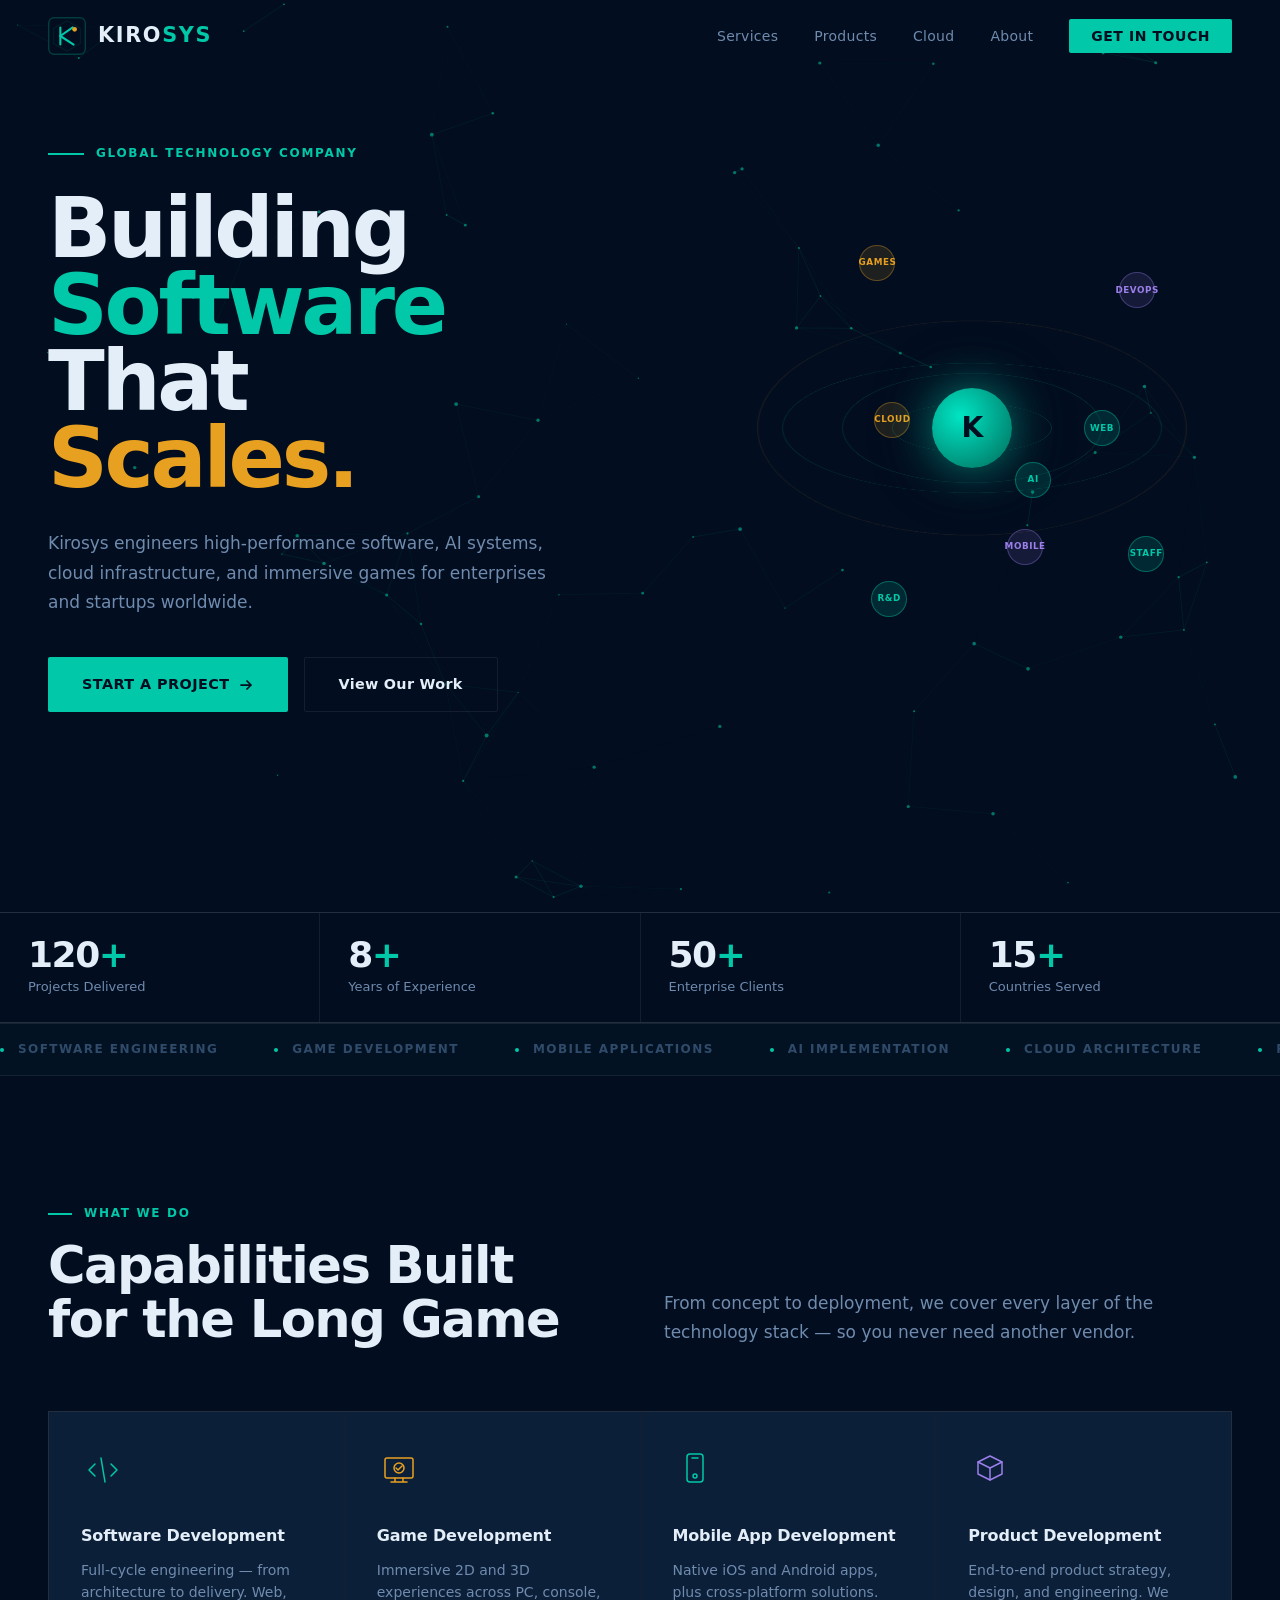
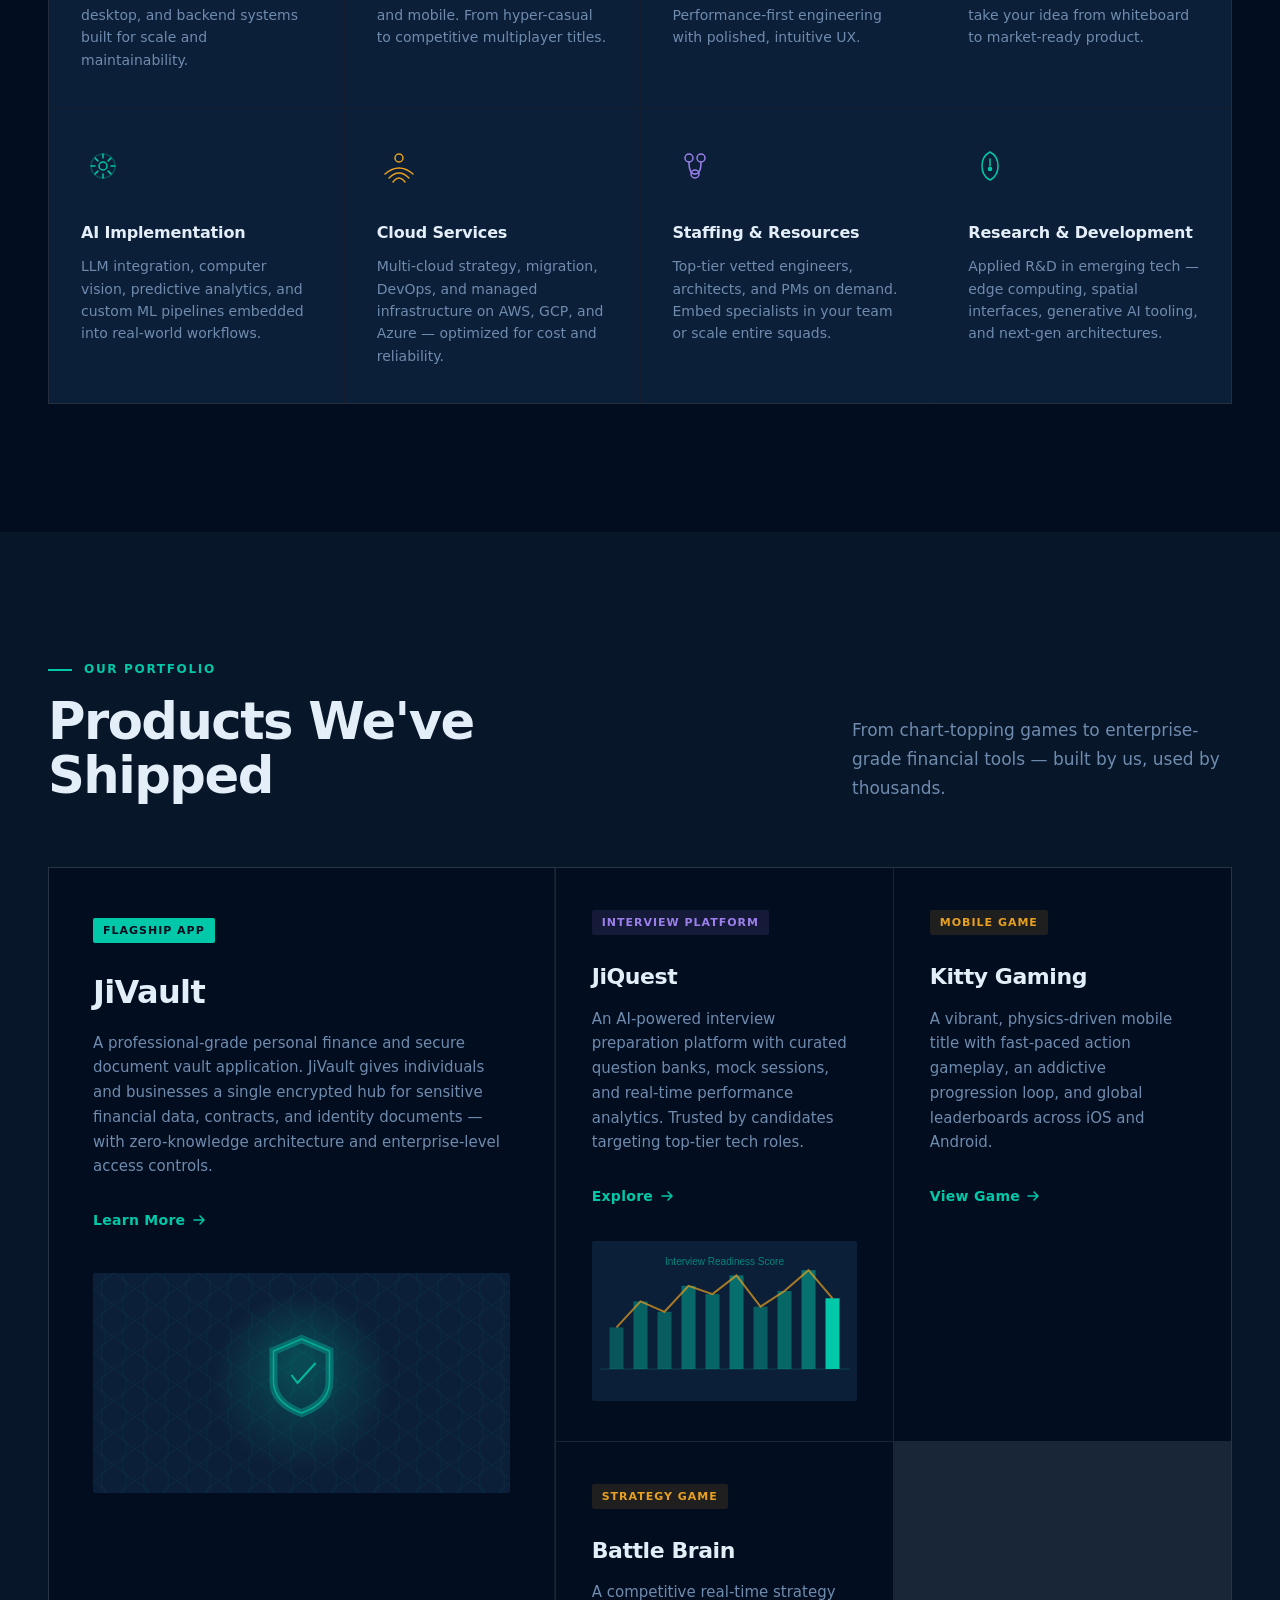
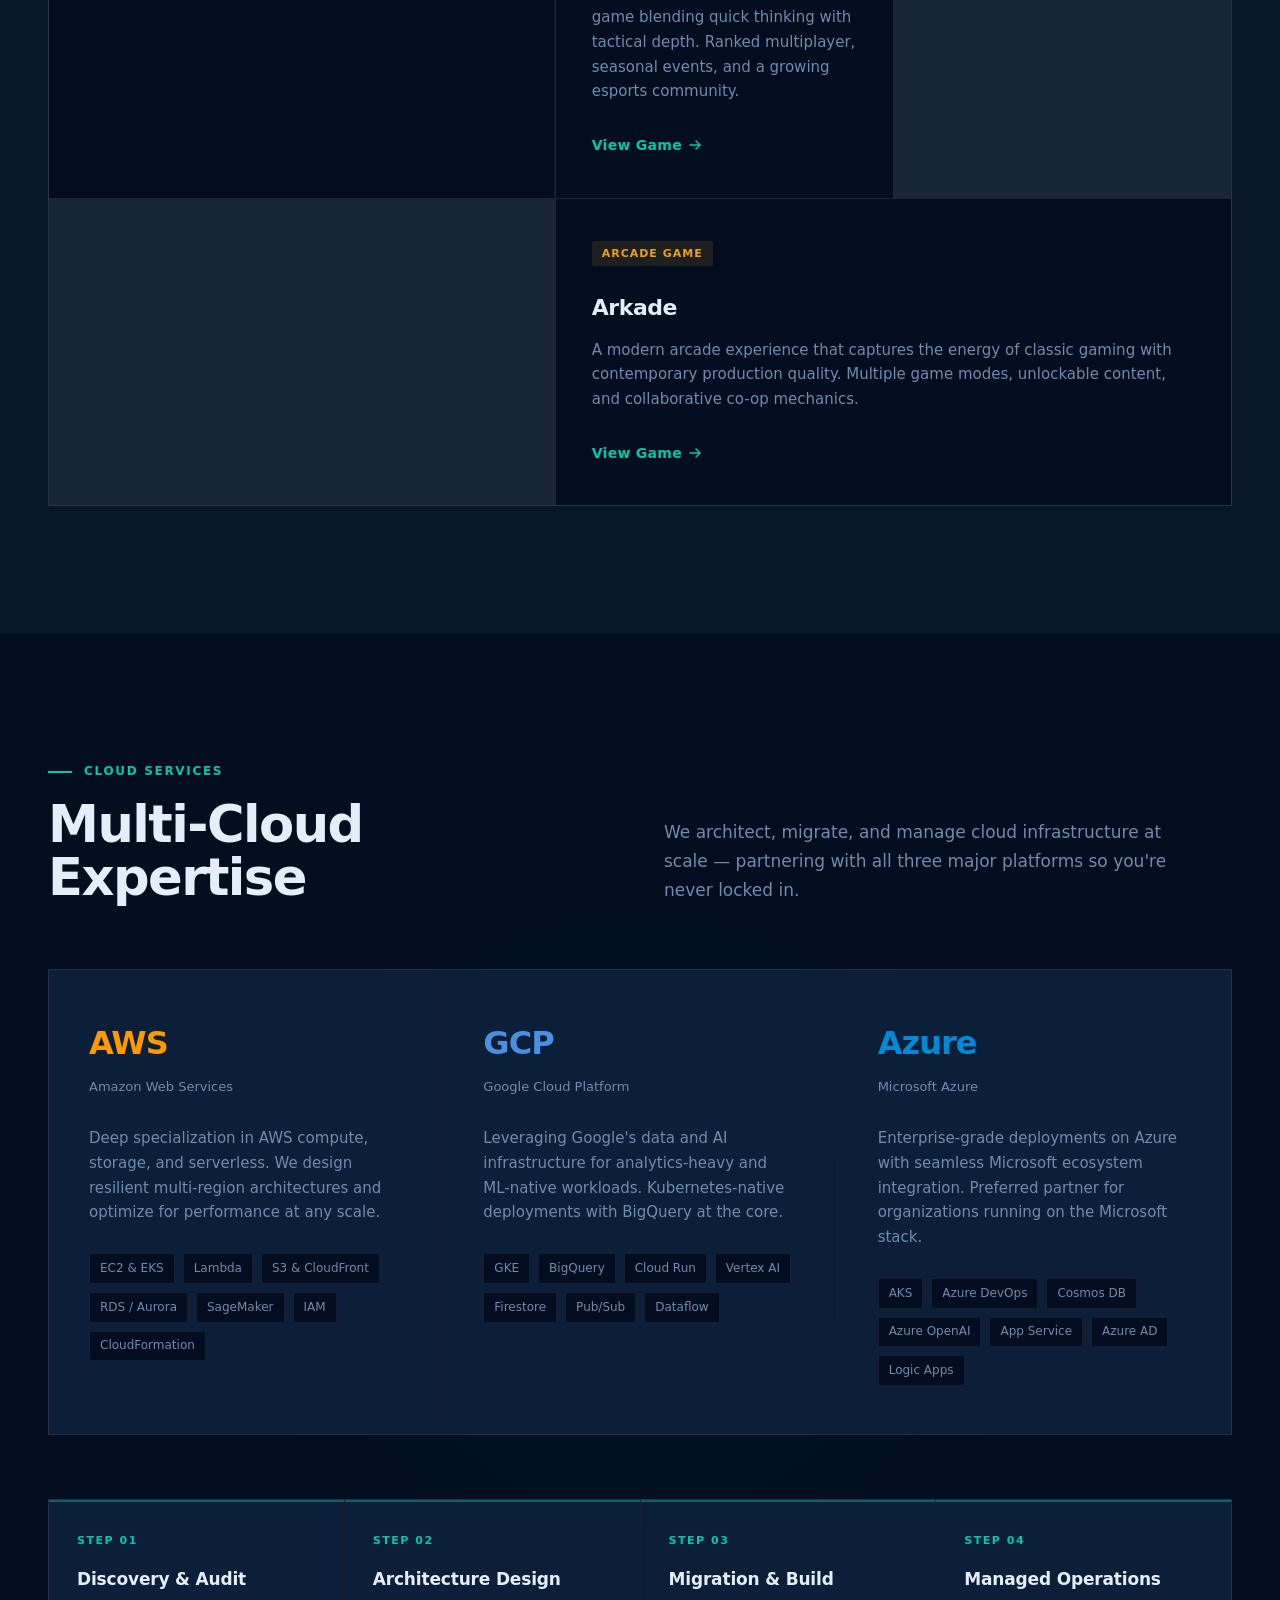
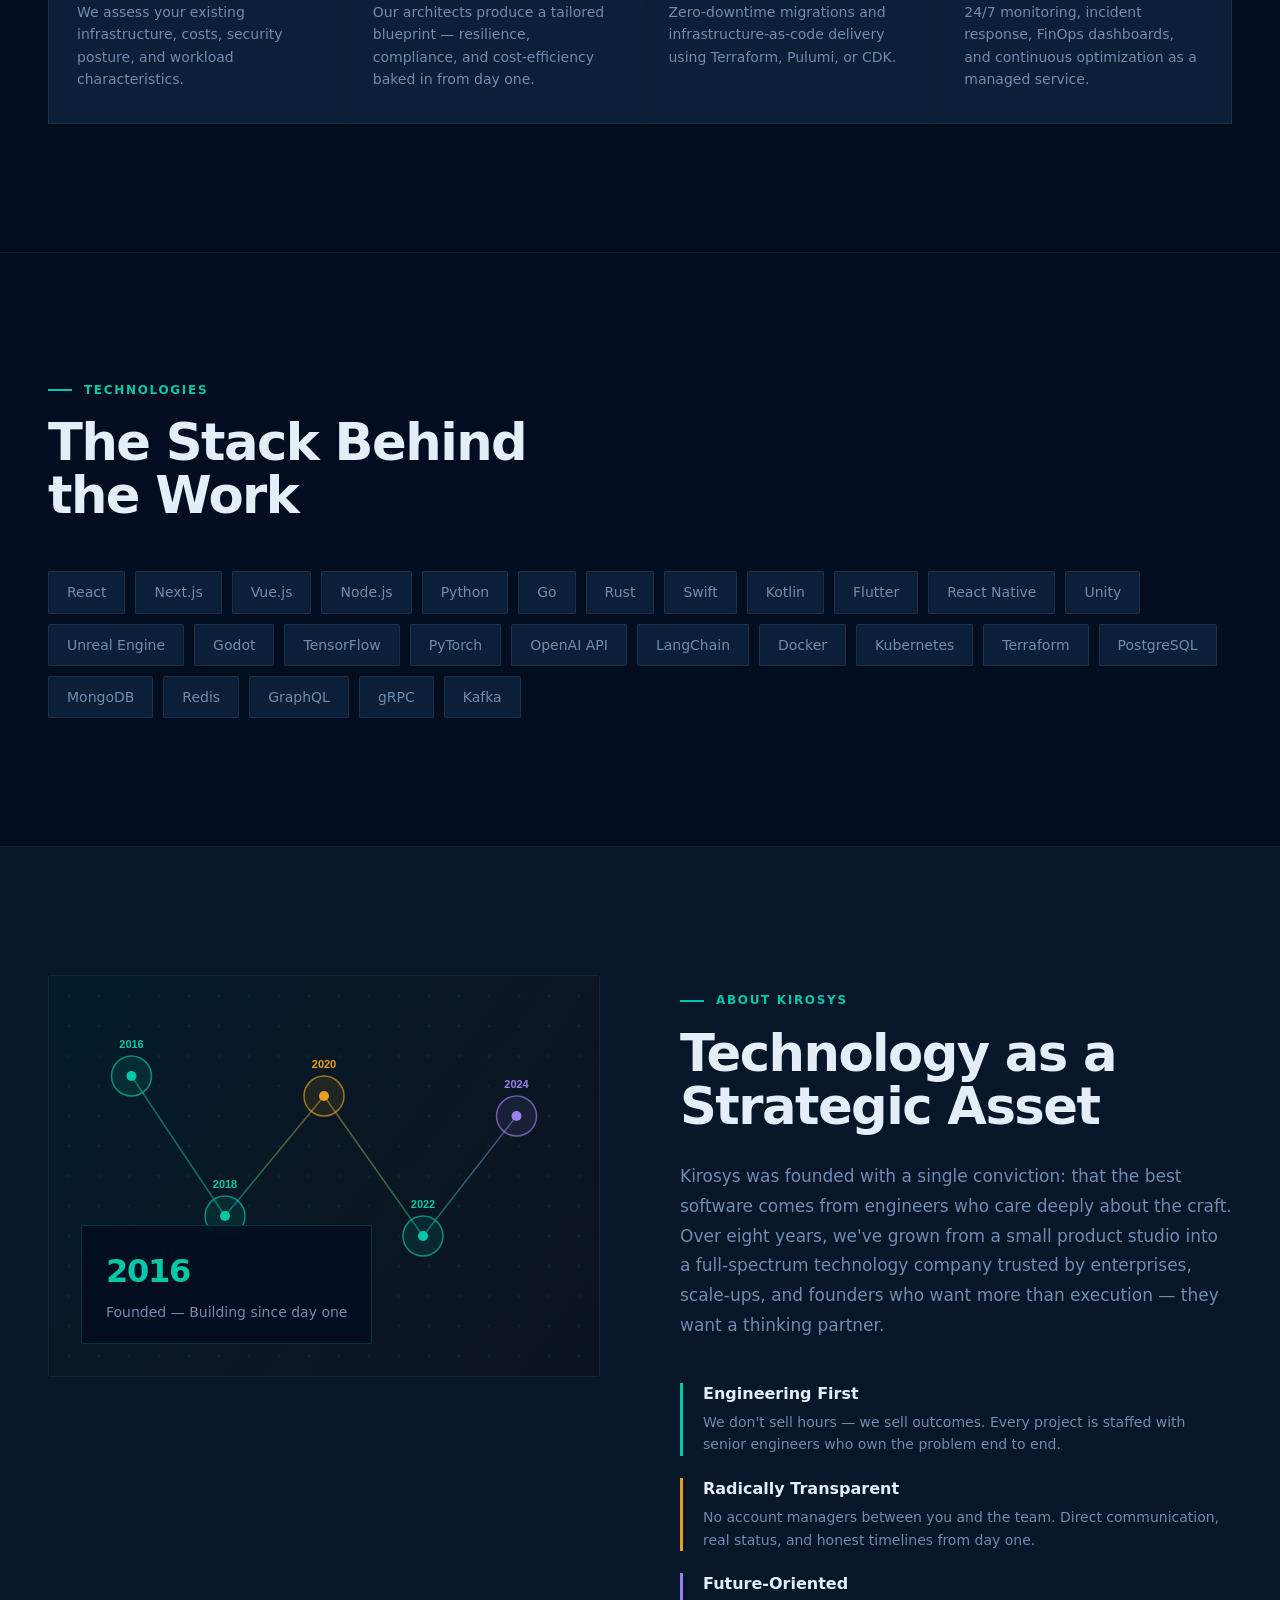
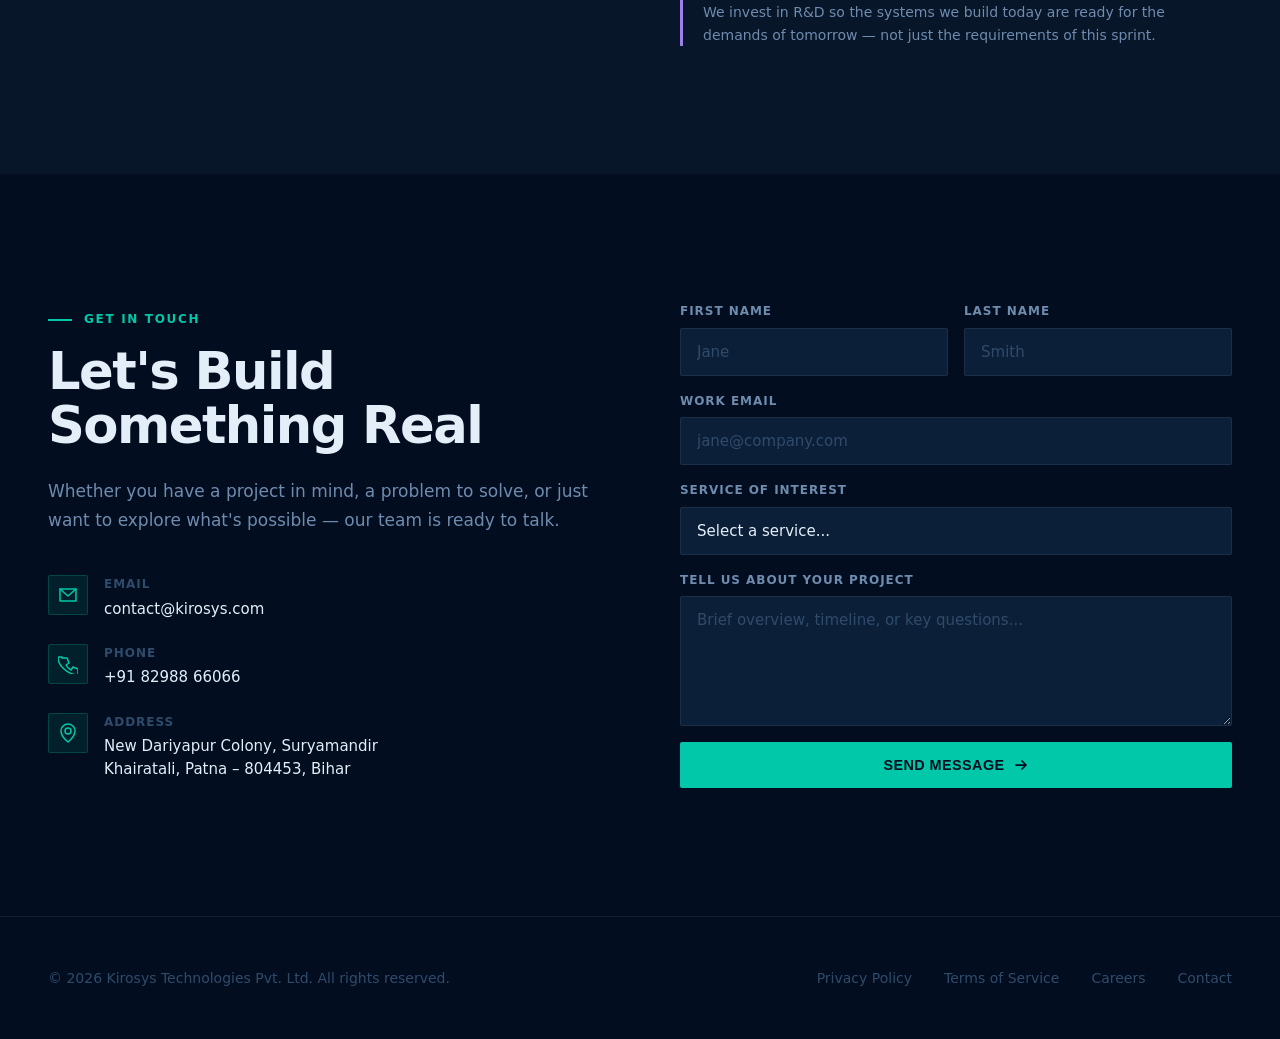
==== index.html @ e37e72f7 "main page" ====
<!DOCTYPE html>
<html lang="en">
<head>
  <meta charset="UTF-8">
  <meta name="viewport" content="width=device-width, initial-scale=1.0">
  <title>Kirosys — Engineering the Future</title>
  <meta name="description" content="Kirosys is a global technology company delivering software engineering, AI implementation, cloud architecture, game development, and enterprise solutions at scale.">
  <meta property="og:title" content="Kirosys — Engineering the Future">
  <meta property="og:description" content="Software. Games. AI. Cloud. Built to scale.">
  <meta property="og:type" content="website">
  <meta property="og:url" content="https://kirosys.in">
  <link rel="icon" href="data:image/svg+xml,<svg xmlns='http://www.w3.org/2000/svg' viewBox='0 0 72 72'><rect width='72' height='72' rx='14' fill='%23020D1F'/><line x1='22' y1='18' x2='22' y2='54' stroke='%2300C8A8' stroke-width='4.5' stroke-linecap='round'/><line x1='22' y1='36' x2='48' y2='18' stroke='%2300C8A8' stroke-width='4.5' stroke-linecap='round'/><line x1='22' y1='36' x2='50' y2='54' stroke='%2300C8A8' stroke-width='4.5' stroke-linecap='round'/><circle cx='50' cy='20' r='5.5' fill='%23E8A020'/></svg>">

  <style>
    *, *::before, *::after { box-sizing: border-box; margin: 0; padding: 0; }

    :root {
      --bg: #020D1F;
      --surface: #071628;
      --card: #0C1F38;
      --card-hover: #102540;
      --teal: #00C8A8;
      --teal-dim: rgba(0,200,168,0.10);
      --teal-border: rgba(0,200,168,0.22);
      --amber: #E8A020;
      --amber-dim: rgba(232,160,32,0.12);
      --purple: #9B7FEA;
      --text-1: #E4EEF8;
      --text-2: #6F8BAE;
      --text-3: #304B6A;
      --border: rgba(255,255,255,0.07);
      --nav-h: 72px;
    }

    html { scroll-behavior: smooth; }

    body {
      background: var(--bg);
      color: var(--text-1);
      font-family: -apple-system, BlinkMacSystemFont, "Segoe UI", system-ui, "Helvetica Neue", Arial, sans-serif;
      font-size: 16px;
      line-height: 1.6;
      overflow-x: hidden;
      -webkit-font-smoothing: antialiased;
    }

    /* ──────────────── NAV ──────────────── */
    nav {
      position: fixed;
      top: 0; width: 100%;
      z-index: 200;
      height: var(--nav-h);
      transition: background 0.35s, backdrop-filter 0.35s;
    }
    nav.scrolled {
      background: rgba(2,13,31,0.88);
      backdrop-filter: blur(20px);
      -webkit-backdrop-filter: blur(20px);
      border-bottom: 1px solid var(--border);
    }
    .nav-inner {
      display: flex; align-items: center; justify-content: space-between;
      max-width: 1280px; margin: 0 auto;
      height: 100%;
      padding: 0 clamp(1.25rem, 4vw, 3rem);
    }
    .logo { display: flex; align-items: center; gap: 0.75rem; text-decoration: none; }
    .logo-icon { width: 38px; height: 38px; flex-shrink: 0; }
    .logo-text {
      font-size: 1.3rem; font-weight: 800;
      letter-spacing: 0.08em; color: var(--text-1);
      text-transform: uppercase;
    }
    .logo-text span { color: var(--teal); }
    .nav-links { display: flex; align-items: center; gap: 2.25rem; list-style: none; }
    .nav-links a {
      color: var(--text-2); text-decoration: none;
      font-size: 0.875rem; font-weight: 500; letter-spacing: 0.02em;
      transition: color 0.2s;
    }
    .nav-links a:hover { color: var(--text-1); }
    .nav-cta {
      background: var(--teal) !important;
      color: #020D1F !important;
      padding: 0.5625rem 1.375rem;
      border-radius: 2px;
      font-weight: 700 !important;
      font-size: 0.8125rem;
      letter-spacing: 0.04em !important;
      text-transform: uppercase;
      transition: opacity 0.2s !important;
    }
    .nav-cta:hover { opacity: 0.82; }
    .nav-hamburger {
      display: none; flex-direction: column; gap: 5px;
      background: none; border: none; cursor: pointer; padding: 8px;
    }
    .nav-hamburger span { display: block; width: 22px; height: 2px; background: var(--text-2); border-radius: 1px; }
    .mobile-menu {
      display: none;
      position: fixed; top: var(--nav-h); left: 0; right: 0;
      background: rgba(2,13,31,0.97);
      backdrop-filter: blur(20px);
      padding: 1.5rem;
      border-bottom: 1px solid var(--border);
      z-index: 199;
      flex-direction: column; gap: 1rem;
    }
    .mobile-menu.open { display: flex; }
    .mobile-menu a {
      color: var(--text-2); text-decoration: none;
      font-size: 1rem; font-weight: 500; padding: 0.5rem 0;
      border-bottom: 1px solid var(--border);
      transition: color 0.2s;
    }
    .mobile-menu a:hover { color: var(--text-1); }

    /* ──────────────── HERO ──────────────── */
    .hero {
      position: relative;
      min-height: 100vh;
      display: flex; align-items: center;
      overflow: hidden;
      padding-top: var(--nav-h);
    }
    #hero-canvas {
      position: absolute; inset: 0;
      width: 100%; height: 100%;
      pointer-events: none;
    }
    .hero-inner {
      position: relative; z-index: 2;
      max-width: 1280px; margin: 0 auto;
      width: 100%;
      padding: clamp(4rem,8vh,6rem) clamp(1.25rem,4vw,3rem);
      display: grid;
      grid-template-columns: 1fr 520px;
      gap: 3rem;
      align-items: center;
    }
    .hero-eyebrow {
      display: flex; align-items: center; gap: 0.75rem;
      color: var(--teal);
      font-size: 0.75rem; font-weight: 700; letter-spacing: 0.14em;
      text-transform: uppercase;
      margin-bottom: 1.75rem;
    }
    .hero-eyebrow span { display: block; width: 36px; height: 2px; background: var(--teal); }
    .hero-title {
      font-size: clamp(3.25rem, 6.5vw, 6rem);
      font-weight: 800;
      letter-spacing: -0.04em;
      line-height: 0.92;
      margin-bottom: 2rem;
    }
    .hero-title .t-teal { color: var(--teal); }
    .hero-title .t-amber { color: var(--amber); }
    .hero-desc {
      color: var(--text-2);
      font-size: 1.0625rem; line-height: 1.72;
      max-width: 500px;
      margin-bottom: 2.5rem;
    }
    .hero-actions { display: flex; gap: 1rem; flex-wrap: wrap; }
    .btn-primary {
      background: var(--teal); color: #020D1F;
      padding: 0.9375rem 2.125rem;
      font-weight: 700; font-size: 0.9rem;
      letter-spacing: 0.03em;
      border-radius: 2px; border: none;
      cursor: pointer; text-decoration: none;
      display: inline-flex; align-items: center; gap: 0.5rem;
      transition: opacity 0.2s, transform 0.2s;
      text-transform: uppercase;
    }
    .btn-primary:hover { opacity: 0.85; transform: translateY(-2px); }
    .btn-ghost {
      color: var(--text-1);
      padding: 0.9375rem 2.125rem;
      font-weight: 600; font-size: 0.9rem;
      letter-spacing: 0.02em;
      border-radius: 2px;
      border: 1px solid var(--border);
      cursor: pointer; text-decoration: none;
      display: inline-flex; align-items: center; gap: 0.5rem;
      transition: border-color 0.2s, background 0.2s;
      background: transparent;
    }
    .btn-ghost:hover { border-color: var(--teal); background: var(--teal-dim); }

    /* Orbital viz */
    .hero-viz {
      display: flex; align-items: center; justify-content: center;
      position: relative; height: 480px;
    }
    .orbital-wrap {
      position: relative; width: 440px; height: 440px;
    }
    .orb-core {
      position: absolute; top: 50%; left: 50%;
      transform: translate(-50%,-50%);
      width: 80px; height: 80px;
      border-radius: 50%;
      background: radial-gradient(circle at 35% 35%, #00E5C4, #006B5A);
      box-shadow: 0 0 40px rgba(0,200,168,0.5), 0 0 80px rgba(0,200,168,0.2);
      display: flex; align-items: center; justify-content: center;
      z-index: 10;
    }
    .orb-core-letter {
      font-size: 1.75rem; font-weight: 900; color: #020D1F;
      letter-spacing: -0.02em;
    }
    .orb-ring {
      position: absolute; top: 50%; left: 50%;
      border-radius: 50%;
      border: 1px solid rgba(0,200,168,0.18);
      transform-origin: center center;
    }
    .orb-ring-1 { width: 160px; height: 160px; margin: -80px 0 0 -80px; transform: rotateX(72deg) rotateZ(0deg); }
    .orb-ring-2 { width: 260px; height: 260px; margin: -130px 0 0 -130px; transform: rotateX(65deg) rotateZ(45deg); }
    .orb-ring-3 { width: 380px; height: 380px; margin: -190px 0 0 -190px; transform: rotateX(70deg) rotateZ(-30deg); }
    .orb-ring-4 { width: 430px; height: 430px; margin: -215px 0 0 -215px; transform: rotateX(60deg) rotateZ(20deg); border-color: rgba(232,160,32,0.12); }
    .orb-node {
      position: absolute; width: 36px; height: 36px;
      border-radius: 50%;
      display: flex; align-items: center; justify-content: center;
      font-size: 0.55rem; font-weight: 700; letter-spacing: 0.06em;
      text-transform: uppercase; text-align: center;
      line-height: 1.1;
    }
    .node-teal { background: rgba(0,200,168,0.15); border: 1px solid rgba(0,200,168,0.4); color: var(--teal); }
    .node-amber { background: rgba(232,160,32,0.12); border: 1px solid rgba(232,160,32,0.35); color: var(--amber); }
    .node-purple { background: rgba(155,127,234,0.12); border: 1px solid rgba(155,127,234,0.35); color: var(--purple); }

    /* Hero stats */
    .hero-stats {
      display: grid; grid-template-columns: repeat(4,1fr);
      gap: 1px; background: var(--border);
      border-top: 1px solid var(--border);
      border-bottom: 1px solid var(--border);
    }
    .stat-item {
      background: var(--bg); padding: 1.5rem 1.75rem;
      position: relative; overflow: hidden;
    }
    .stat-item::before {
      content: ''; position: absolute;
      top: 0; left: 0; right: 0; height: 2px;
      background: var(--teal); transform: scaleX(0);
      transform-origin: left;
      transition: transform 0.4s cubic-bezier(0.16,1,0.3,1);
    }
    .stat-item:hover::before { transform: scaleX(1); }
    .stat-n {
      font-size: 2.25rem; font-weight: 800;
      letter-spacing: -0.04em; line-height: 1;
      color: var(--text-1);
      font-variant-numeric: tabular-nums;
      margin-bottom: 0.25rem;
    }
    .stat-n .u { color: var(--teal); }
    .stat-l { color: var(--text-2); font-size: 0.8125rem; font-weight: 500; }

    /* ──────────────── MARQUEE ──────────────── */
    .marquee-band {
      overflow: hidden;
      border-top: 1px solid var(--border);
      border-bottom: 1px solid var(--border);
      padding: 1rem 0;
      background: rgba(0,200,168,0.025);
    }
    .marquee-track { display: flex; width: max-content; gap: 3.5rem; }
    .marquee-track.anim { animation: mq 28s linear infinite; }
    .mq-item {
      display: flex; align-items: center; gap: 0.875rem;
      color: var(--text-3);
      font-size: 0.75rem; font-weight: 700; letter-spacing: 0.12em;
      text-transform: uppercase; white-space: nowrap;
    }
    .mq-dot { width: 4px; height: 4px; border-radius: 50%; background: var(--teal); flex-shrink: 0; }
    @keyframes mq { from { transform: translateX(0); } to { transform: translateX(-50%); } }

    /* ──────────────── SECTION COMMON ──────────────── */
    section { padding: clamp(5rem,10vw,9rem) 0; }
    .container { max-width: 1280px; margin: 0 auto; padding: 0 clamp(1.25rem,4vw,3rem); }
    .sec-eyebrow {
      display: flex; align-items: center; gap: 0.75rem;
      color: var(--teal);
      font-size: 0.75rem; font-weight: 700; letter-spacing: 0.14em;
      text-transform: uppercase;
      margin-bottom: 1rem;
    }
    .sec-eyebrow span { display: block; width: 24px; height: 2px; background: var(--teal); }
    .sec-title {
      font-size: clamp(2rem,4vw,3.25rem);
      font-weight: 800; letter-spacing: -0.03em; line-height: 1.05;
      text-wrap: balance;
    }
    .sec-sub {
      color: var(--text-2); font-size: 1.0625rem; line-height: 1.7;
      max-width: 520px;
    }

    /* ──────────────── SERVICES ──────────────── */
    .services-head {
      display: grid; grid-template-columns: 1fr 1fr;
      gap: 3rem; align-items: end;
      margin-bottom: 4rem;
    }
    .services-grid {
      display: grid; grid-template-columns: repeat(4,1fr);
      gap: 1px; background: var(--border);
      border: 1px solid var(--border);
    }
    .svc-card {
      background: var(--card); padding: 2.25rem 2rem;
      position: relative; overflow: hidden;
      transition: background 0.3s;
    }
    .svc-card:hover { background: var(--card-hover); }
    .svc-card::after {
      content: ''; position: absolute;
      bottom: 0; left: 0; right: 0; height: 2px;
      background: var(--teal);
      transform: scaleX(0); transform-origin: left;
      transition: transform 0.4s cubic-bezier(0.16,1,0.3,1);
    }
    .svc-card:hover::after { transform: scaleX(1); }
    .svc-card.amber::after { background: var(--amber); }
    .svc-card.purple::after { background: var(--purple); }
    .svc-icon { width: 44px; height: 44px; margin-bottom: 1.5rem; }
    .svc-name {
      font-size: 1rem; font-weight: 700;
      letter-spacing: -0.01em; margin-bottom: 0.625rem;
    }
    .svc-desc { color: var(--text-2); font-size: 0.875rem; line-height: 1.6; }

    /* ──────────────── PRODUCTS ──────────────── */
    .products-section { background: var(--surface); }
    .products-head {
      display: flex; align-items: flex-end; justify-content: space-between;
      margin-bottom: 4rem; gap: 2rem; flex-wrap: wrap;
    }
    .products-grid {
      display: grid;
      grid-template-columns: 1.5fr 1fr 1fr;
      grid-template-rows: auto auto;
      gap: 1px; background: var(--border);
      border: 1px solid var(--border);
    }
    .prod-card {
      background: var(--bg); padding: 2.5rem 2.25rem;
      position: relative; overflow: hidden;
      transition: background 0.3s;
    }
    .prod-card:hover { background: #071628; }
    .prod-card.feat {
      grid-row: 1 / 3;
      padding: 3rem 2.75rem;
      border-right: 1px solid var(--border);
    }
    .prod-tag {
      display: inline-block;
      padding: 0.25rem 0.625rem;
      font-size: 0.6875rem; font-weight: 700;
      letter-spacing: 0.09em; text-transform: uppercase;
      border-radius: 2px; margin-bottom: 1.5rem;
    }
    .tag-game { background: var(--amber-dim); color: var(--amber); }
    .tag-finance { background: var(--teal-dim); color: var(--teal); }
    .tag-web { background: rgba(155,127,234,0.12); color: var(--purple); }
    .tag-flagship { background: var(--teal); color: #020D1F; }
    .prod-name {
      font-size: 1.375rem; font-weight: 700;
      letter-spacing: -0.02em; margin-bottom: 0.75rem;
    }
    .prod-card.feat .prod-name { font-size: 2rem; }
    .prod-desc { color: var(--text-2); font-size: 0.9375rem; line-height: 1.65; margin-bottom: 1.75rem; }
    .prod-link {
      color: var(--teal); text-decoration: none;
      font-size: 0.875rem; font-weight: 600; letter-spacing: 0.02em;
      display: inline-flex; align-items: center; gap: 0.4rem;
      transition: gap 0.25s;
    }
    .prod-link:hover { gap: 0.8rem; }
    .prod-visual {
      margin-top: 2rem;
      border-radius: 3px; overflow: hidden;
      background: var(--card);
      height: 160px; position: relative;
    }
    .prod-card.feat .prod-visual { height: 220px; margin-top: 2.5rem; }
    .pv-canvas { width: 100%; height: 100%; display: block; }

    /* ──────────────── CLOUD ──────────────── */
    .cloud-bg { position: relative; overflow: hidden; }
    .cloud-glow {
      position: absolute; top: 50%; left: 50%;
      transform: translate(-50%,-50%);
      width: 900px; height: 900px;
      background: radial-gradient(circle, rgba(0,200,168,0.04) 0%, transparent 65%);
      pointer-events: none;
    }
    .cloud-head { display: grid; grid-template-columns: 1fr 1fr; gap: 3rem; align-items: end; margin-bottom: 4rem; }
    .cloud-grid {
      display: grid; grid-template-columns: repeat(3,1fr);
      gap: 1px; background: var(--border);
      border: 1px solid var(--border);
      margin-bottom: 4rem;
    }
    .cloud-card {
      background: var(--card); padding: 3rem 2.5rem;
      position: relative; overflow: hidden;
      transition: background 0.3s;
    }
    .cloud-card:hover { background: var(--card-hover); }
    .cloud-pname {
      font-size: 2rem; font-weight: 900;
      letter-spacing: -0.03em; margin-bottom: 0.5rem;
    }
    .cloud-pname.aws { color: #FF9900; }
    .cloud-pname.gcp { color: #4A90E2; }
    .cloud-pname.azure { color: #0089D6; }
    .cloud-pfull { color: var(--text-2); font-size: 0.8125rem; font-weight: 500; margin-bottom: 1.75rem; }
    .cloud-desc { color: var(--text-2); font-size: 0.9375rem; line-height: 1.65; margin-bottom: 1.75rem; }
    .cloud-chips { display: flex; flex-wrap: wrap; gap: 0.5rem; }
    .chip {
      padding: 0.3rem 0.625rem;
      background: var(--bg);
      border: 1px solid var(--border);
      border-radius: 2px;
      font-size: 0.75rem; color: var(--text-2); font-weight: 500;
    }
    .cloud-card:hover .chip { border-color: var(--teal-border); }

    .process-strip {
      display: grid; grid-template-columns: repeat(4,1fr);
      gap: 1px; background: var(--border);
      border: 1px solid var(--border);
    }
    .process-step {
      background: var(--card); padding: 2rem 1.75rem;
      position: relative;
    }
    .process-step::before {
      content: ''; position: absolute;
      top: 0; left: 0; right: 0; height: 2px;
      background: var(--teal); opacity: 0.4;
    }
    .step-n {
      font-size: 0.6875rem; font-weight: 700;
      letter-spacing: 0.14em; color: var(--teal);
      text-transform: uppercase; margin-bottom: 1rem;
      font-variant-numeric: tabular-nums;
    }
    .step-title { font-size: 1.0625rem; font-weight: 700; letter-spacing: -0.01em; margin-bottom: 0.5rem; }
    .step-desc { color: var(--text-2); font-size: 0.875rem; line-height: 1.6; }

    /* ──────────────── ABOUT ──────────────── */
    .about-section { background: var(--surface); }
    .about-grid { display: grid; grid-template-columns: 1fr 1fr; gap: 5rem; align-items: start; }
    .about-img-wrap {
      position: relative; border: 1px solid var(--border);
      overflow: hidden; border-radius: 2px;
    }
    .about-canvas { width: 100%; height: 400px; display: block; }
    .about-badge {
      position: absolute; bottom: 2rem; left: 2rem;
      background: rgba(2,13,31,0.85);
      backdrop-filter: blur(12px);
      border: 1px solid var(--teal-border);
      padding: 1.25rem 1.5rem;
      border-radius: 2px;
    }
    .badge-n { font-size: 2rem; font-weight: 800; letter-spacing: -0.04em; color: var(--teal); }
    .badge-l { color: var(--text-2); font-size: 0.875rem; font-weight: 500; margin-top: 0.25rem; }
    .about-content { padding-top: 1rem; }
    .about-body { color: var(--text-2); font-size: 1.0625rem; line-height: 1.75; margin: 1.75rem 0 2.5rem; }
    .pillars { display: grid; gap: 1.25rem; }
    .pillar {
      display: grid; grid-template-columns: 3px 1fr;
      gap: 1.25rem; align-items: start;
    }
    .pillar-bar { width: 3px; background: var(--teal); margin-top: 0.15rem; align-self: stretch; min-height: 40px; }
    .pillar.amber .pillar-bar { background: var(--amber); }
    .pillar.purple .pillar-bar { background: var(--purple); }
    .pillar-title { font-size: 1rem; font-weight: 700; margin-bottom: 0.3rem; }
    .pillar-desc { color: var(--text-2); font-size: 0.875rem; line-height: 1.6; }

    /* ──────────────── TECH STACK ──────────────── */
    .stack-section { border-top: 1px solid var(--border); border-bottom: 1px solid var(--border); }
    .stack-grid { display: flex; flex-wrap: wrap; gap: 0.625rem; margin-top: 3rem; }
    .stack-pill {
      padding: 0.5625rem 1.125rem;
      border: 1px solid var(--border);
      border-radius: 2px;
      font-size: 0.875rem; color: var(--text-2); font-weight: 500;
      background: var(--card);
      transition: border-color 0.2s, color 0.2s, background 0.2s;
      cursor: default;
    }
    .stack-pill:hover { border-color: var(--teal-border); color: var(--teal); background: var(--teal-dim); }

    /* ──────────────── CONTACT ──────────────── */
    .contact-grid { display: grid; grid-template-columns: 1fr 1fr; gap: 5rem; align-items: start; }
    .contact-info { padding-top: 0.5rem; }
    .contact-body { color: var(--text-2); font-size: 1.0625rem; line-height: 1.72; margin: 1.5rem 0 2.5rem; }
    .contact-items { display: grid; gap: 1.5rem; }
    .contact-item { display: flex; gap: 1rem; align-items: flex-start; }
    .ci-icon {
      width: 40px; height: 40px; border-radius: 2px;
      background: var(--teal-dim); border: 1px solid var(--teal-border);
      display: flex; align-items: center; justify-content: center;
      flex-shrink: 0; color: var(--teal);
    }
    .ci-label { font-size: 0.75rem; font-weight: 700; letter-spacing: 0.08em; text-transform: uppercase; color: var(--text-3); margin-bottom: 0.2rem; }
    .ci-val { font-size: 0.9375rem; color: var(--text-1); font-weight: 500; line-height: 1.5; }
    .contact-form { display: grid; gap: 1rem; }
    .form-row { display: grid; grid-template-columns: 1fr 1fr; gap: 1rem; }
    .form-group { display: grid; gap: 0.4rem; }
    .form-label { font-size: 0.75rem; font-weight: 700; color: var(--text-2); letter-spacing: 0.08em; text-transform: uppercase; }
    .form-input, .form-select, .form-textarea {
      background: var(--card); border: 1px solid var(--border);
      border-radius: 2px; padding: 0.875rem 1rem;
      color: var(--text-1); font-size: 0.9375rem; font-family: inherit;
      transition: border-color 0.2s; width: 100%;
      -webkit-appearance: none;
    }
    .form-input:focus, .form-select:focus, .form-textarea:focus {
      outline: none; border-color: var(--teal);
    }
    .form-input::placeholder, .form-textarea::placeholder { color: var(--text-3); }
    .form-textarea { resize: vertical; min-height: 130px; }
    .form-select option { background: var(--card); }

    /* ──────────────── FOOTER ──────────────── */
    footer {
      border-top: 1px solid var(--border);
      padding: 3rem 0;
    }
    .footer-inner {
      display: flex; align-items: center; justify-content: space-between;
      flex-wrap: wrap; gap: 1.5rem;
    }
    .footer-copy { color: var(--text-3); font-size: 0.875rem; }
    .footer-links { display: flex; gap: 2rem; list-style: none; flex-wrap: wrap; }
    .footer-links a { color: var(--text-3); text-decoration: none; font-size: 0.875rem; transition: color 0.2s; }
    .footer-links a:hover { color: var(--text-2); }

    /* ──────────────── REVEAL ──────────────── */
    .reveal {
      opacity: 0; transform: translateY(28px);
      transition: opacity 0.75s cubic-bezier(0.16,1,0.3,1), transform 0.75s cubic-bezier(0.16,1,0.3,1);
    }
    .reveal.visible { opacity: 1; transform: translateY(0); }
    .reveal-d1 { transition-delay: 0.1s; }
    .reveal-d2 { transition-delay: 0.2s; }
    .reveal-d3 { transition-delay: 0.3s; }

    /* ──────────────── RESPONSIVE ──────────────── */
    @media (max-width: 1100px) {
      .hero-inner { grid-template-columns: 1fr; }
      .hero-viz { display: none; }
      .services-head { grid-template-columns: 1fr; }
      .services-grid { grid-template-columns: repeat(2,1fr); }
      .cloud-head { grid-template-columns: 1fr; }
      .about-grid { grid-template-columns: 1fr; gap: 3rem; }
      .contact-grid { grid-template-columns: 1fr; }
    }
    @media (max-width: 760px) {
      .hero-stats { grid-template-columns: repeat(2,1fr); }
      .services-grid { grid-template-columns: 1fr; }
      .products-grid { grid-template-columns: 1fr; }
      .prod-card.feat { grid-row: auto; border-right: none; border-bottom: 1px solid var(--border); }
      .cloud-grid { grid-template-columns: 1fr; }
      .process-strip { grid-template-columns: repeat(2,1fr); }
      .form-row { grid-template-columns: 1fr; }
      .nav-links { display: none; }
      .nav-hamburger { display: flex; }
    }
    @media (prefers-reduced-motion: reduce) {
      .reveal { opacity: 1; transform: none; transition: none; }
      .marquee-track { animation: none; }
    }
  </style>
</head>
<body>

<!-- ═══════════════ NAV ═══════════════ -->
<nav id="main-nav">
  <div class="nav-inner">
    <a href="#" class="logo">
      <svg class="logo-icon" viewBox="0 0 40 40" fill="none" xmlns="http://www.w3.org/2000/svg">
        <rect width="40" height="40" rx="6" fill="#020D1F"/>
        <rect x="0.75" y="0.75" width="38.5" height="38.5" rx="5.5" stroke="#00C8A8" stroke-opacity="0.25" stroke-width="1.5"/>
        <polygon points="20,4 34,12 34,28 20,36 6,28 6,12" fill="none" stroke="#00C8A8" stroke-opacity="0.12" stroke-width="1"/>
        <line x1="13" y1="11" x2="13" y2="29" stroke="#00C8A8" stroke-width="2.2" stroke-linecap="round"/>
        <line x1="13" y1="20" x2="26" y2="11" stroke="#00C8A8" stroke-width="2.2" stroke-linecap="round"/>
        <line x1="13" y1="20" x2="27" y2="29" stroke="#00C8A8" stroke-width="2.2" stroke-linecap="round"/>
        <circle cx="28" cy="13" r="2.5" fill="#E8A020"/>
      </svg>
      <span class="logo-text">KIRO<span>SYS</span></span>
    </a>
    <ul class="nav-links">
      <li><a href="#services">Services</a></li>
      <li><a href="#products">Products</a></li>
      <li><a href="#cloud">Cloud</a></li>
      <li><a href="#about">About</a></li>
      <li><a href="#contact" class="nav-cta">Get In Touch</a></li>
    </ul>
    <button class="nav-hamburger" id="hamburger" aria-label="Menu">
      <span></span><span></span><span></span>
    </button>
  </div>
</nav>

<div class="mobile-menu" id="mobile-menu">
  <a href="#services" onclick="closeMobileMenu()">Services</a>
  <a href="#products" onclick="closeMobileMenu()">Products</a>
  <a href="#cloud" onclick="closeMobileMenu()">Cloud</a>
  <a href="#about" onclick="closeMobileMenu()">About</a>
  <a href="#contact" onclick="closeMobileMenu()">Get In Touch</a>
</div>

<!-- ═══════════════ HERO ═══════════════ -->
<section class="hero" id="hero">
  <canvas id="hero-canvas"></canvas>
  <div class="hero-inner">
    <div class="hero-left">
      <div class="hero-eyebrow"><span></span>Global Technology Company</div>
      <h1 class="hero-title">
        <span style="display:block">Building</span>
        <span style="display:block" class="t-teal">Software</span>
        <span style="display:block">That</span>
        <span style="display:block" class="t-amber">Scales.</span>
      </h1>
      <p class="hero-desc">
        Kirosys engineers high-performance software, AI systems, cloud infrastructure, and immersive games for enterprises and startups worldwide.
      </p>
      <div class="hero-actions">
        <a href="#contact" class="btn-primary">Start a Project
          <svg width="16" height="16" viewBox="0 0 16 16" fill="none"><path d="M3 8h10M9 4l4 4-4 4" stroke="currentColor" stroke-width="1.75" stroke-linecap="round" stroke-linejoin="round"/></svg>
        </a>
        <a href="#products" class="btn-ghost">View Our Work</a>
      </div>
    </div>
    <div class="hero-viz">
      <div class="orbital-wrap" id="orbital-wrap">
        <div class="orb-ring orb-ring-1"></div>
        <div class="orb-ring orb-ring-2"></div>
        <div class="orb-ring orb-ring-3"></div>
        <div class="orb-ring orb-ring-4"></div>
        <div class="orb-core"><span class="orb-core-letter">K</span></div>
      </div>
    </div>
  </div>
</section>

<!-- Stats bar -->
<div class="hero-stats">
  <div class="stat-item">
    <div class="stat-n"><span class="counter" data-target="120">0</span><span class="u">+</span></div>
    <div class="stat-l">Projects Delivered</div>
  </div>
  <div class="stat-item">
    <div class="stat-n"><span class="counter" data-target="8">0</span><span class="u">+</span></div>
    <div class="stat-l">Years of Experience</div>
  </div>
  <div class="stat-item">
    <div class="stat-n"><span class="counter" data-target="50">0</span><span class="u">+</span></div>
    <div class="stat-l">Enterprise Clients</div>
  </div>
  <div class="stat-item">
    <div class="stat-n"><span class="counter" data-target="15">0</span><span class="u">+</span></div>
    <div class="stat-l">Countries Served</div>
  </div>
</div>

<!-- Marquee -->
<div class="marquee-band">
  <div class="marquee-track anim">
    <span class="mq-item"><span class="mq-dot"></span>Software Engineering</span>
    <span class="mq-item"><span class="mq-dot"></span>Game Development</span>
    <span class="mq-item"><span class="mq-dot"></span>Mobile Applications</span>
    <span class="mq-item"><span class="mq-dot"></span>AI Implementation</span>
    <span class="mq-item"><span class="mq-dot"></span>Cloud Architecture</span>
    <span class="mq-item"><span class="mq-dot"></span>Product Development</span>
    <span class="mq-item"><span class="mq-dot"></span>Tech Staffing</span>
    <span class="mq-item"><span class="mq-dot"></span>R&amp;D Innovation</span>
    <span class="mq-item"><span class="mq-dot"></span>Software Engineering</span>
    <span class="mq-item"><span class="mq-dot"></span>Game Development</span>
    <span class="mq-item"><span class="mq-dot"></span>Mobile Applications</span>
    <span class="mq-item"><span class="mq-dot"></span>AI Implementation</span>
    <span class="mq-item"><span class="mq-dot"></span>Cloud Architecture</span>
    <span class="mq-item"><span class="mq-dot"></span>Product Development</span>
    <span class="mq-item"><span class="mq-dot"></span>Tech Staffing</span>
    <span class="mq-item"><span class="mq-dot"></span>R&amp;D Innovation</span>
  </div>
</div>

<!-- ═══════════════ SERVICES ═══════════════ -->
<section id="services">
  <div class="container">
    <div class="services-head reveal">
      <div>
        <div class="sec-eyebrow"><span></span>What We Do</div>
        <h2 class="sec-title">Capabilities Built<br>for the Long Game</h2>
      </div>
      <p class="sec-sub">From concept to deployment, we cover every layer of the technology stack — so you never need another vendor.</p>
    </div>
    <div class="services-grid reveal">

      <div class="svc-card">
        <svg class="svc-icon" viewBox="0 0 44 44" fill="none" stroke="#00C8A8" stroke-width="1.5" stroke-linecap="round" stroke-linejoin="round">
          <polyline points="14,16 8,22 14,28"/><polyline points="30,16 36,22 30,28"/>
          <line x1="20" y1="10" x2="24" y2="34"/>
        </svg>
        <div class="svc-name">Software Development</div>
        <div class="svc-desc">Full-cycle engineering — from architecture to delivery. Web, desktop, and backend systems built for scale and maintainability.</div>
      </div>

      <div class="svc-card amber">
        <svg class="svc-icon" viewBox="0 0 44 44" fill="none" stroke="#E8A020" stroke-width="1.5" stroke-linecap="round" stroke-linejoin="round">
          <rect x="8" y="10" width="28" height="20" rx="2"/>
          <path d="M18 30v4M26 30v4M14 34h16"/>
          <circle cx="22" cy="20" r="5"/><path d="M19 20l2 2 4-4"/>
        </svg>
        <div class="svc-name">Game Development</div>
        <div class="svc-desc">Immersive 2D and 3D experiences across PC, console, and mobile. From hyper-casual to competitive multiplayer titles.</div>
      </div>

      <div class="svc-card">
        <svg class="svc-icon" viewBox="0 0 44 44" fill="none" stroke="#00C8A8" stroke-width="1.5" stroke-linecap="round" stroke-linejoin="round">
          <rect x="14" y="6" width="16" height="28" rx="3"/>
          <line x1="19" y1="10" x2="25" y2="10"/><circle cx="22" cy="28" r="2"/>
        </svg>
        <div class="svc-name">Mobile App Development</div>
        <div class="svc-desc">Native iOS and Android apps, plus cross-platform solutions. Performance-first engineering with polished, intuitive UX.</div>
      </div>

      <div class="svc-card purple">
        <svg class="svc-icon" viewBox="0 0 44 44" fill="none" stroke="#9B7FEA" stroke-width="1.5" stroke-linecap="round" stroke-linejoin="round">
          <path d="M22 8l-12 6v12l12 6 12-6V14z"/>
          <polyline points="10,14 22,20 34,14"/>
          <line x1="22" y1="20" x2="22" y2="32"/>
        </svg>
        <div class="svc-name">Product Development</div>
        <div class="svc-desc">End-to-end product strategy, design, and engineering. We take your idea from whiteboard to market-ready product.</div>
      </div>

      <div class="svc-card">
        <svg class="svc-icon" viewBox="0 0 44 44" fill="none" stroke="#00C8A8" stroke-width="1.5" stroke-linecap="round" stroke-linejoin="round">
          <circle cx="22" cy="22" r="4"/>
          <path d="M22 10v4M22 30v4M10 22h4M30 22h4"/>
          <path d="M14.1 14.1l2.8 2.8M27.1 27.1l2.8 2.8M14.1 29.9l2.8-2.8M27.1 16.9l2.8-2.8"/>
          <circle cx="22" cy="22" r="12" stroke-opacity="0.3"/>
        </svg>
        <div class="svc-name">AI Implementation</div>
        <div class="svc-desc">LLM integration, computer vision, predictive analytics, and custom ML pipelines embedded into real-world workflows.</div>
      </div>

      <div class="svc-card amber">
        <svg class="svc-icon" viewBox="0 0 44 44" fill="none" stroke="#E8A020" stroke-width="1.5" stroke-linecap="round" stroke-linejoin="round">
          <path d="M8 30 Q22 18 36 30"/><path d="M12 34 Q22 24 32 34"/><path d="M16 38 Q22 30 28 38"/>
          <circle cx="22" cy="14" r="4"/>
        </svg>
        <div class="svc-name">Cloud Services</div>
        <div class="svc-desc">Multi-cloud strategy, migration, DevOps, and managed infrastructure on AWS, GCP, and Azure — optimized for cost and reliability.</div>
      </div>

      <div class="svc-card purple">
        <svg class="svc-icon" viewBox="0 0 44 44" fill="none" stroke="#9B7FEA" stroke-width="1.5" stroke-linecap="round" stroke-linejoin="round">
          <circle cx="16" cy="14" r="4"/><circle cx="28" cy="14" r="4"/>
          <circle cx="22" cy="30" r="4"/>
          <path d="M16 18 Q16 30 22 30"/><path d="M28 18 Q28 30 22 30"/>
        </svg>
        <div class="svc-name">Staffing &amp; Resources</div>
        <div class="svc-desc">Top-tier vetted engineers, architects, and PMs on demand. Embed specialists in your team or scale entire squads.</div>
      </div>

      <div class="svc-card">
        <svg class="svc-icon" viewBox="0 0 44 44" fill="none" stroke="#00C8A8" stroke-width="1.5" stroke-linecap="round" stroke-linejoin="round">
          <path d="M22 8 Q30 12 30 22 Q30 32 22 36 Q14 32 14 22 Q14 12 22 8Z"/>
          <line x1="22" y1="15" x2="22" y2="22"/>
          <circle cx="22" cy="25" r="1.5" fill="#00C8A8"/>
        </svg>
        <div class="svc-name">Research &amp; Development</div>
        <div class="svc-desc">Applied R&amp;D in emerging tech — edge computing, spatial interfaces, generative AI tooling, and next-gen architectures.</div>
      </div>

    </div>
  </div>
</section>

<!-- ═══════════════ PRODUCTS ═══════════════ -->
<section id="products" class="products-section">
  <div class="container">
    <div class="products-head reveal">
      <div>
        <div class="sec-eyebrow"><span></span>Our Portfolio</div>
        <h2 class="sec-title">Products We've<br>Shipped</h2>
      </div>
      <p class="sec-sub" style="max-width:380px">From chart-topping games to enterprise-grade financial tools — built by us, used by thousands.</p>
    </div>
    <div class="products-grid reveal">

      <div class="prod-card feat">
        <span class="prod-tag tag-flagship">Flagship App</span>
        <div class="prod-name">JiVault</div>
        <p class="prod-desc">A professional-grade personal finance and secure document vault application. JiVault gives individuals and businesses a single encrypted hub for sensitive financial data, contracts, and identity documents — with zero-knowledge architecture and enterprise-level access controls.</p>
        <a href="#" class="prod-link">Learn More
          <svg width="14" height="14" viewBox="0 0 14 14" fill="none"><path d="M2 7h10M8 3l4 4-4 4" stroke="currentColor" stroke-width="1.5" stroke-linecap="round" stroke-linejoin="round"/></svg>
        </a>
        <div class="prod-visual">
          <canvas class="pv-canvas" id="cv-jivault"></canvas>
        </div>
      </div>

      <div class="prod-card">
        <span class="prod-tag tag-web">Interview Platform</span>
        <div class="prod-name">JiQuest</div>
        <p class="prod-desc">An AI-powered interview preparation platform with curated question banks, mock sessions, and real-time performance analytics. Trusted by candidates targeting top-tier tech roles.</p>
        <a href="#" class="prod-link">Explore
          <svg width="14" height="14" viewBox="0 0 14 14" fill="none"><path d="M2 7h10M8 3l4 4-4 4" stroke="currentColor" stroke-width="1.5" stroke-linecap="round" stroke-linejoin="round"/></svg>
        </a>
        <div class="prod-visual">
          <canvas class="pv-canvas" id="cv-jiquest"></canvas>
        </div>
      </div>

      <div class="prod-card">
        <span class="prod-tag tag-game">Mobile Game</span>
        <div class="prod-name">Kitty Gaming</div>
        <p class="prod-desc">A vibrant, physics-driven mobile title with fast-paced action gameplay, an addictive progression loop, and global leaderboards across iOS and Android.</p>
        <a href="#" class="prod-link">View Game
          <svg width="14" height="14" viewBox="0 0 14 14" fill="none"><path d="M2 7h10M8 3l4 4-4 4" stroke="currentColor" stroke-width="1.5" stroke-linecap="round" stroke-linejoin="round"/></svg>
        </a>
      </div>

      <div class="prod-card">
        <span class="prod-tag tag-game">Strategy Game</span>
        <div class="prod-name">Battle Brain</div>
        <p class="prod-desc">A competitive real-time strategy game blending quick thinking with tactical depth. Ranked multiplayer, seasonal events, and a growing esports community.</p>
        <a href="#" class="prod-link">View Game
          <svg width="14" height="14" viewBox="0 0 14 14" fill="none"><path d="M2 7h10M8 3l4 4-4 4" stroke="currentColor" stroke-width="1.5" stroke-linecap="round" stroke-linejoin="round"/></svg>
        </a>
      </div>

      <div class="prod-card" style="grid-column: 2 / 4;">
        <span class="prod-tag tag-game">Arcade Game</span>
        <div class="prod-name">Arkade</div>
        <p class="prod-desc">A modern arcade experience that captures the energy of classic gaming with contemporary production quality. Multiple game modes, unlockable content, and collaborative co-op mechanics.</p>
        <a href="#" class="prod-link">View Game
          <svg width="14" height="14" viewBox="0 0 14 14" fill="none"><path d="M2 7h10M8 3l4 4-4 4" stroke="currentColor" stroke-width="1.5" stroke-linecap="round" stroke-linejoin="round"/></svg>
        </a>
      </div>

    </div>
  </div>
</section>

<!-- ═══════════════ CLOUD ═══════════════ -->
<section id="cloud" class="cloud-bg">
  <div class="cloud-glow"></div>
  <div class="container">
    <div class="cloud-head reveal">
      <div>
        <div class="sec-eyebrow"><span></span>Cloud Services</div>
        <h2 class="sec-title">Multi-Cloud<br>Expertise</h2>
      </div>
      <p class="sec-sub">We architect, migrate, and manage cloud infrastructure at scale — partnering with all three major platforms so you're never locked in.</p>
    </div>
    <div class="cloud-grid reveal">

      <div class="cloud-card">
        <div class="cloud-pname aws">AWS</div>
        <div class="cloud-pfull">Amazon Web Services</div>
        <p class="cloud-desc">Deep specialization in AWS compute, storage, and serverless. We design resilient multi-region architectures and optimize for performance at any scale.</p>
        <div class="cloud-chips">
          <span class="chip">EC2 &amp; EKS</span><span class="chip">Lambda</span><span class="chip">S3 &amp; CloudFront</span>
          <span class="chip">RDS / Aurora</span><span class="chip">SageMaker</span><span class="chip">IAM</span><span class="chip">CloudFormation</span>
        </div>
      </div>

      <div class="cloud-card">
        <div class="cloud-pname gcp">GCP</div>
        <div class="cloud-pfull">Google Cloud Platform</div>
        <p class="cloud-desc">Leveraging Google's data and AI infrastructure for analytics-heavy and ML-native workloads. Kubernetes-native deployments with BigQuery at the core.</p>
        <div class="cloud-chips">
          <span class="chip">GKE</span><span class="chip">BigQuery</span><span class="chip">Cloud Run</span>
          <span class="chip">Vertex AI</span><span class="chip">Firestore</span><span class="chip">Pub/Sub</span><span class="chip">Dataflow</span>
        </div>
      </div>

      <div class="cloud-card">
        <div class="cloud-pname azure">Azure</div>
        <div class="cloud-pfull">Microsoft Azure</div>
        <p class="cloud-desc">Enterprise-grade deployments on Azure with seamless Microsoft ecosystem integration. Preferred partner for organizations running on the Microsoft stack.</p>
        <div class="cloud-chips">
          <span class="chip">AKS</span><span class="chip">Azure DevOps</span><span class="chip">Cosmos DB</span>
          <span class="chip">Azure OpenAI</span><span class="chip">App Service</span><span class="chip">Azure AD</span><span class="chip">Logic Apps</span>
        </div>
      </div>

    </div>

    <div class="process-strip reveal">
      <div class="process-step">
        <div class="step-n">Step 01</div>
        <div class="step-title">Discovery &amp; Audit</div>
        <div class="step-desc">We assess your existing infrastructure, costs, security posture, and workload characteristics.</div>
      </div>
      <div class="process-step">
        <div class="step-n">Step 02</div>
        <div class="step-title">Architecture Design</div>
        <div class="step-desc">Our architects produce a tailored blueprint — resilience, compliance, and cost-efficiency baked in from day one.</div>
      </div>
      <div class="process-step">
        <div class="step-n">Step 03</div>
        <div class="step-title">Migration &amp; Build</div>
        <div class="step-desc">Zero-downtime migrations and infrastructure-as-code delivery using Terraform, Pulumi, or CDK.</div>
      </div>
      <div class="process-step">
        <div class="step-n">Step 04</div>
        <div class="step-title">Managed Operations</div>
        <div class="step-desc">24/7 monitoring, incident response, FinOps dashboards, and continuous optimization as a managed service.</div>
      </div>
    </div>
  </div>
</section>

<!-- ═══════════════ TECH STACK ═══════════════ -->
<section class="stack-section">
  <div class="container">
    <div class="reveal">
      <div class="sec-eyebrow"><span></span>Technologies</div>
      <h2 class="sec-title" style="margin-bottom:0.75rem">The Stack Behind<br>the Work</h2>
    </div>
    <div class="stack-grid reveal reveal-d1">
      <span class="stack-pill">React</span><span class="stack-pill">Next.js</span><span class="stack-pill">Vue.js</span>
      <span class="stack-pill">Node.js</span><span class="stack-pill">Python</span><span class="stack-pill">Go</span>
      <span class="stack-pill">Rust</span><span class="stack-pill">Swift</span><span class="stack-pill">Kotlin</span>
      <span class="stack-pill">Flutter</span><span class="stack-pill">React Native</span><span class="stack-pill">Unity</span>
      <span class="stack-pill">Unreal Engine</span><span class="stack-pill">Godot</span><span class="stack-pill">TensorFlow</span>
      <span class="stack-pill">PyTorch</span><span class="stack-pill">OpenAI API</span><span class="stack-pill">LangChain</span>
      <span class="stack-pill">Docker</span><span class="stack-pill">Kubernetes</span><span class="stack-pill">Terraform</span>
      <span class="stack-pill">PostgreSQL</span><span class="stack-pill">MongoDB</span><span class="stack-pill">Redis</span>
      <span class="stack-pill">GraphQL</span><span class="stack-pill">gRPC</span><span class="stack-pill">Kafka</span>
    </div>
  </div>
</section>

<!-- ═══════════════ ABOUT ═══════════════ -->
<section id="about" class="about-section">
  <div class="container">
    <div class="about-grid">
      <div class="about-img-wrap reveal">
        <canvas class="about-canvas" id="about-canvas"></canvas>
        <div class="about-badge">
          <div class="badge-n">2016</div>
          <div class="badge-l">Founded — Building since day one</div>
        </div>
      </div>
      <div class="about-content reveal reveal-d2">
        <div class="sec-eyebrow"><span></span>About Kirosys</div>
        <h2 class="sec-title">Technology as a<br>Strategic Asset</h2>
        <p class="about-body">
          Kirosys was founded with a single conviction: that the best software comes from engineers who care deeply about the craft. Over eight years, we've grown from a small product studio into a full-spectrum technology company trusted by enterprises, scale-ups, and founders who want more than execution — they want a thinking partner.
        </p>
        <div class="pillars">
          <div class="pillar">
            <div class="pillar-bar"></div>
            <div>
              <div class="pillar-title">Engineering First</div>
              <div class="pillar-desc">We don't sell hours — we sell outcomes. Every project is staffed with senior engineers who own the problem end to end.</div>
            </div>
          </div>
          <div class="pillar amber">
            <div class="pillar-bar"></div>
            <div>
              <div class="pillar-title">Radically Transparent</div>
              <div class="pillar-desc">No account managers between you and the team. Direct communication, real status, and honest timelines from day one.</div>
            </div>
          </div>
          <div class="pillar purple">
            <div class="pillar-bar"></div>
            <div>
              <div class="pillar-title">Future-Oriented</div>
              <div class="pillar-desc">We invest in R&amp;D so the systems we build today are ready for the demands of tomorrow — not just the requirements of this sprint.</div>
            </div>
          </div>
        </div>
      </div>
    </div>
  </div>
</section>

<!-- ═══════════════ CONTACT ═══════════════ -->
<section id="contact">
  <div class="container">
    <div class="contact-grid">
      <div class="contact-info reveal">
        <div class="sec-eyebrow"><span></span>Get In Touch</div>
        <h2 class="sec-title">Let's Build<br>Something Real</h2>
        <p class="contact-body">
          Whether you have a project in mind, a problem to solve, or just want to explore what's possible — our team is ready to talk.
        </p>
        <div class="contact-items">
          <div class="contact-item">
            <div class="ci-icon">
              <svg width="20" height="20" viewBox="0 0 20 20" fill="none" stroke="currentColor" stroke-width="1.5" stroke-linecap="round" stroke-linejoin="round">
                <path d="M2 4h16v12H2z"/><path d="M2 4l8 7 8-7"/>
              </svg>
            </div>
            <div>
              <div class="ci-label">Email</div>
              <div class="ci-val">contact@kirosys.com</div>
            </div>
          </div>
          <div class="contact-item">
            <div class="ci-icon">
              <svg width="20" height="20" viewBox="0 0 20 20" fill="none" stroke="currentColor" stroke-width="1.5" stroke-linecap="round" stroke-linejoin="round">
                <path d="M4 4h5l2 5-3 2a11 11 0 0 0 5 5l2-3 5 2v5a1 1 0 0 1-1 1C9 20 0 11 0 4a1 1 0 0 1 1-1h3z"/>
              </svg>
            </div>
            <div>
              <div class="ci-label">Phone</div>
              <div class="ci-val">+91 82988 66066</div>
            </div>
          </div>
          <div class="contact-item">
            <div class="ci-icon">
              <svg width="20" height="20" viewBox="0 0 20 20" fill="none" stroke="currentColor" stroke-width="1.5" stroke-linecap="round" stroke-linejoin="round">
                <circle cx="10" cy="8" r="3"/><path d="M10 1C6.13 1 3 4.13 3 8c0 5.25 7 11 7 11s7-5.75 7-11c0-3.87-3.13-7-7-7z"/>
              </svg>
            </div>
            <div>
              <div class="ci-label">Address</div>
              <div class="ci-val">New Dariyapur Colony, Suryamandir<br>Khairatali, Patna – 804453, Bihar</div>
            </div>
          </div>
        </div>
      </div>

      <form class="contact-form reveal reveal-d2" onsubmit="return false;">
        <div class="form-row">
          <div class="form-group">
            <label class="form-label" for="fname">First Name</label>
            <input class="form-input" type="text" id="fname" placeholder="Jane">
          </div>
          <div class="form-group">
            <label class="form-label" for="lname">Last Name</label>
            <input class="form-input" type="text" id="lname" placeholder="Smith">
          </div>
        </div>
        <div class="form-group">
          <label class="form-label" for="email">Work Email</label>
          <input class="form-input" type="email" id="email" placeholder="jane@company.com">
        </div>
        <div class="form-group">
          <label class="form-label" for="service">Service of Interest</label>
          <select class="form-select" id="service">
            <option value="">Select a service...</option>
            <option>Software Development</option>
            <option>Game Development</option>
            <option>Mobile App Development</option>
            <option>AI Implementation</option>
            <option>Cloud Services</option>
            <option>Product Development</option>
            <option>Staffing &amp; Resources</option>
            <option>R&amp;D Partnership</option>
          </select>
        </div>
        <div class="form-group">
          <label class="form-label" for="message">Tell Us About Your Project</label>
          <textarea class="form-textarea" id="message" placeholder="Brief overview, timeline, or key questions..."></textarea>
        </div>
        <button type="submit" class="btn-primary" style="width:100%; justify-content:center;">Send Message
          <svg width="16" height="16" viewBox="0 0 16 16" fill="none"><path d="M3 8h10M9 4l4 4-4 4" stroke="currentColor" stroke-width="1.75" stroke-linecap="round" stroke-linejoin="round"/></svg>
        </button>
      </form>
    </div>
  </div>
</section>

<!-- ═══════════════ FOOTER ═══════════════ -->
<footer>
  <div class="container">
    <div class="footer-inner">
      <span class="footer-copy">© 2026 Kirosys Technologies Pvt. Ltd. All rights reserved.</span>
      <ul class="footer-links">
        <li><a href="#">Privacy Policy</a></li>
        <li><a href="#">Terms of Service</a></li>
        <li><a href="#">Careers</a></li>
        <li><a href="#contact">Contact</a></li>
      </ul>
    </div>
  </div>
</footer>

<script>
/* ─── Mobile nav ─── */
function closeMobileMenu() {
  document.getElementById('mobile-menu').classList.remove('open');
}
document.getElementById('hamburger').addEventListener('click', function() {
  document.getElementById('mobile-menu').classList.toggle('open');
});

/* ─── Nav scroll ─── */
const nav = document.getElementById('main-nav');
window.addEventListener('scroll', () => {
  nav.classList.toggle('scrolled', window.scrollY > 20);
}, { passive: true });

/* ─── Hero canvas — particle network ─── */
(function() {
  const canvas = document.getElementById('hero-canvas');
  if (!canvas) return;
  const ctx = canvas.getContext('2d');
  let W, H;
  const mouse = { x: -9999, y: -9999 };
  const PARTICLE_COUNT = 80;
  const LINK_DIST = 140;
  const particles = [];

  function resize() {
    W = canvas.width = canvas.offsetWidth;
    H = canvas.height = canvas.offsetHeight;
  }

  function makeParticle() {
    return {
      x: Math.random() * W, y: Math.random() * H,
      vx: (Math.random() - 0.5) * 0.35,
      vy: (Math.random() - 0.5) * 0.35,
      r: Math.random() * 1.5 + 0.5
    };
  }

  resize();
  window.addEventListener('resize', resize);
  for (let i = 0; i < PARTICLE_COUNT; i++) particles.push(makeParticle());

  canvas.addEventListener('mousemove', e => {
    const r = canvas.getBoundingClientRect();
    mouse.x = e.clientX - r.left; mouse.y = e.clientY - r.top;
  });
  canvas.addEventListener('mouseleave', () => { mouse.x = -9999; mouse.y = -9999; });

  function draw() {
    ctx.clearRect(0, 0, W, H);
    for (let i = 0; i < particles.length; i++) {
      const p = particles[i];
      p.x += p.vx; p.y += p.vy;
      if (p.x < 0 || p.x > W) p.vx *= -1;
      if (p.y < 0 || p.y > H) p.vy *= -1;
      const dx = p.x - mouse.x, dy = p.y - mouse.y;
      const md = Math.sqrt(dx*dx + dy*dy);
      if (md < 80) { p.x += dx/md * 1.5; p.y += dy/md * 1.5; }
      ctx.beginPath();
      ctx.arc(p.x, p.y, p.r, 0, Math.PI*2);
      ctx.fillStyle = 'rgba(0,200,168,0.55)';
      ctx.fill();
      for (let j = i+1; j < particles.length; j++) {
        const q = particles[j];
        const ex = p.x - q.x, ey = p.y - q.y;
        const d = Math.sqrt(ex*ex + ey*ey);
        if (d < LINK_DIST) {
          const a = (1 - d/LINK_DIST) * 0.18;
          ctx.beginPath(); ctx.moveTo(p.x, p.y); ctx.lineTo(q.x, q.y);
          ctx.strokeStyle = `rgba(0,200,168,${a})`; ctx.lineWidth = 0.75; ctx.stroke();
        }
      }
    }
    requestAnimationFrame(draw);
  }
  draw();
})();

/* ─── Orbital nodes ─── */
(function() {
  const wrap = document.getElementById('orbital-wrap');
  if (!wrap) return;
  const nodes = [
    { label: 'AI', cls: 'node-teal', angle: 20, ring: 80 },
    { label: 'Cloud', cls: 'node-amber', angle: 200, ring: 80 },
    { label: 'Web', cls: 'node-teal', angle: 340, ring: 130 },
    { label: 'Mobile', cls: 'node-purple', angle: 80, ring: 130 },
    { label: 'Games', cls: 'node-amber', angle: 220, ring: 190 },
    { label: 'R&D', cls: 'node-teal', angle: 130, ring: 190 },
    { label: 'DevOps', cls: 'node-purple', angle: 300, ring: 215 },
    { label: 'Staff', cls: 'node-teal', angle: 50, ring: 215 },
  ];
  const cx = 220, cy = 220;
  nodes.forEach(n => {
    const el = document.createElement('div');
    el.className = `orb-node ${n.cls}`;
    el.textContent = n.label;
    wrap.appendChild(el);
  });
  let t = 0;
  const nodeEls = wrap.querySelectorAll('.orb-node');
  function animOrbit() {
    t += 0.004;
    nodes.forEach((n, i) => {
      const angle = (n.angle * Math.PI / 180) + t * (i % 2 === 0 ? 1 : -0.7);
      const ox = cx + n.ring * Math.cos(angle) - 18;
      const oy = cy + n.ring * Math.sin(angle) - 18;
      nodeEls[i].style.left = ox + 'px';
      nodeEls[i].style.top = oy + 'px';
    });
    requestAnimationFrame(animOrbit);
  }
  animOrbit();
})();

/* ─── Counter animation ─── */
function animateCounter(el, target, duration) {
  const start = performance.now();
  function step(now) {
    const p = Math.min((now - start) / duration, 1);
    const ease = 1 - Math.pow(1 - p, 3);
    el.textContent = Math.round(ease * target);
    if (p < 1) requestAnimationFrame(step);
  }
  requestAnimationFrame(step);
}
const cObs = new IntersectionObserver(entries => {
  entries.forEach(e => {
    if (e.isIntersecting) { animateCounter(e.target, parseInt(e.target.dataset.target), 1600); cObs.unobserve(e.target); }
  });
}, { threshold: 0.5 });
document.querySelectorAll('.counter').forEach(el => cObs.observe(el));

/* ─── Scroll reveal ─── */
const rObs = new IntersectionObserver(entries => {
  entries.forEach(e => { if (e.isIntersecting) { e.target.classList.add('visible'); rObs.unobserve(e.target); } });
}, { threshold: 0.1, rootMargin: '0px 0px -60px 0px' });
document.querySelectorAll('.reveal').forEach(el => rObs.observe(el));

/* ─── Product canvas art ─── */
function drawJiVault(canvas) {
  const ctx = canvas.getContext('2d');
  const W = canvas.width = canvas.offsetWidth;
  const H = canvas.height = canvas.offsetHeight;
  ctx.fillStyle = '#0C1F38'; ctx.fillRect(0, 0, W, H);
  const cx = W/2, cy = H/2;
  const grad = ctx.createRadialGradient(cx, cy-20, 10, cx, cy, 90);
  grad.addColorStop(0, 'rgba(0,200,168,0.25)'); grad.addColorStop(1, 'rgba(0,200,168,0)');
  ctx.fillStyle = grad; ctx.fillRect(0, 0, W, H);
  ctx.strokeStyle = 'rgba(0,200,168,0.07)'; ctx.lineWidth = 1;
  const hw = 28, hh = 16;
  for (let row = -1; row < H/hh + 1; row++) {
    for (let col = -1; col < W/hw + 1; col++) {
      const ox = col * hw * 1.5 + (row % 2 === 0 ? 0 : hw*0.75), oy = row * hh;
      ctx.beginPath();
      for (let a = 0; a < 6; a++) {
        const ang = (a * 60 - 30) * Math.PI / 180;
        const px = ox + hw/2 * Math.cos(ang), py = oy + hh * Math.sin(ang);
        a === 0 ? ctx.moveTo(px, py) : ctx.lineTo(px, py);
      }
      ctx.closePath(); ctx.stroke();
    }
  }
  ctx.save(); ctx.translate(cx, cy - 10);
  ctx.strokeStyle = 'rgba(0,200,168,0.7)'; ctx.lineWidth = 1.5;
  ctx.beginPath();
  ctx.moveTo(0, -34); ctx.lineTo(28, -22); ctx.lineTo(28, 8); ctx.quadraticCurveTo(28, 30, 0, 40);
  ctx.quadraticCurveTo(-28, 30, -28, 8); ctx.lineTo(-28, -22); ctx.closePath(); ctx.stroke();
  ctx.strokeStyle = 'rgba(0,200,168,0.35)'; ctx.lineWidth = 8; ctx.stroke();
  ctx.strokeStyle = 'rgba(0,200,168,0.9)'; ctx.lineWidth = 2;
  ctx.beginPath(); ctx.moveTo(-10, 2); ctx.lineTo(-4, 10); ctx.lineTo(14, -10); ctx.stroke();
  ctx.restore();
}

function drawJiQuest(canvas) {
  const ctx = canvas.getContext('2d');
  const W = canvas.width = canvas.offsetWidth;
  const H = canvas.height = canvas.offsetHeight;
  ctx.fillStyle = '#0C1F38'; ctx.fillRect(0, 0, W, H);
  const bars = [0.4, 0.65, 0.55, 0.8, 0.72, 0.9, 0.6, 0.75, 0.95, 0.68];
  const bw = 14, gap = 10;
  const totalW = bars.length * (bw + gap) - gap;
  const startX = (W - totalW) / 2;
  const maxH = H * 0.65, baseY = H * 0.8;
  bars.forEach((v, i) => {
    ctx.fillStyle = i === bars.length - 1 ? '#00C8A8' : `rgba(0,200,168,${0.2 + v * 0.3})`;
    ctx.fillRect(startX + i * (bw + gap), baseY - v * maxH, bw, v * maxH);
  });
  ctx.strokeStyle = 'rgba(0,200,168,0.2)'; ctx.lineWidth = 1;
  ctx.beginPath(); ctx.moveTo(startX - 10, baseY); ctx.lineTo(startX + totalW + 10, baseY); ctx.stroke();
  ctx.beginPath(); ctx.strokeStyle = 'rgba(232,160,32,0.7)'; ctx.lineWidth = 2;
  bars.forEach((v, i) => {
    const x = startX + i * (bw + gap) + bw/2, y = baseY - v * maxH;
    i === 0 ? ctx.moveTo(x, y) : ctx.lineTo(x, y);
  });
  ctx.stroke();
  ctx.fillStyle = 'rgba(0,200,168,0.6)'; ctx.font = '10px -apple-system, sans-serif';
  ctx.textAlign = 'center'; ctx.fillText('Interview Readiness Score', W/2, 24);
}

window.addEventListener('load', () => {
  const jv = document.getElementById('cv-jivault');
  if (jv) drawJiVault(jv);
  const jq = document.getElementById('cv-jiquest');
  if (jq) drawJiQuest(jq);
});

/* ─── About canvas ─── */
(function() {
  const canvas = document.getElementById('about-canvas');
  if (!canvas) return;
  const ctx = canvas.getContext('2d');
  const W = canvas.width = canvas.offsetWidth || 600;
  const H = canvas.height = 400;
  ctx.fillStyle = '#020D1F'; ctx.fillRect(0, 0, W, H);
  const grad = ctx.createLinearGradient(0, 0, W, H);
  grad.addColorStop(0, 'rgba(0,200,168,0.08)'); grad.addColorStop(1, 'rgba(232,160,32,0.04)');
  ctx.fillStyle = grad; ctx.fillRect(0, 0, W, H);
  ctx.fillStyle = 'rgba(0,200,168,0.08)';
  for (let x = 20; x < W; x += 30) {
    for (let y = 20; y < H; y += 30) {
      ctx.beginPath(); ctx.arc(x, y, 1.5, 0, Math.PI*2); ctx.fill();
    }
  }
  const pts = [
    {x: W*0.15, y: H*0.25, label: '2016', c: '#00C8A8'},
    {x: W*0.32, y: H*0.6,  label: '2018', c: '#00C8A8'},
    {x: W*0.5,  y: H*0.3,  label: '2020', c: '#E8A020'},
    {x: W*0.68, y: H*0.65, label: '2022', c: '#00C8A8'},
    {x: W*0.85, y: H*0.35, label: '2024', c: '#9B7FEA'},
  ];
  for (let i = 0; i < pts.length - 1; i++) {
    const a = pts[i], b = pts[i+1];
    const g2 = ctx.createLinearGradient(a.x, a.y, b.x, b.y);
    g2.addColorStop(0, a.c + '80'); g2.addColorStop(1, b.c + '80');
    ctx.beginPath(); ctx.moveTo(a.x, a.y); ctx.lineTo(b.x, b.y);
    ctx.strokeStyle = g2; ctx.lineWidth = 1.5; ctx.stroke();
  }
  pts.forEach(p => {
    ctx.beginPath(); ctx.arc(p.x, p.y, 20, 0, Math.PI*2);
    ctx.fillStyle = p.c + '1A'; ctx.fill();
    ctx.strokeStyle = p.c + 'AA'; ctx.lineWidth = 1.5; ctx.stroke();
    ctx.beginPath(); ctx.arc(p.x, p.y, 5, 0, Math.PI*2);
    ctx.fillStyle = p.c; ctx.fill();
    ctx.fillStyle = p.c; ctx.font = 'bold 11px -apple-system, sans-serif';
    ctx.textAlign = 'center'; ctx.fillText(p.label, p.x, p.y - 28);
  });
})();
</script>
</body>
</html>
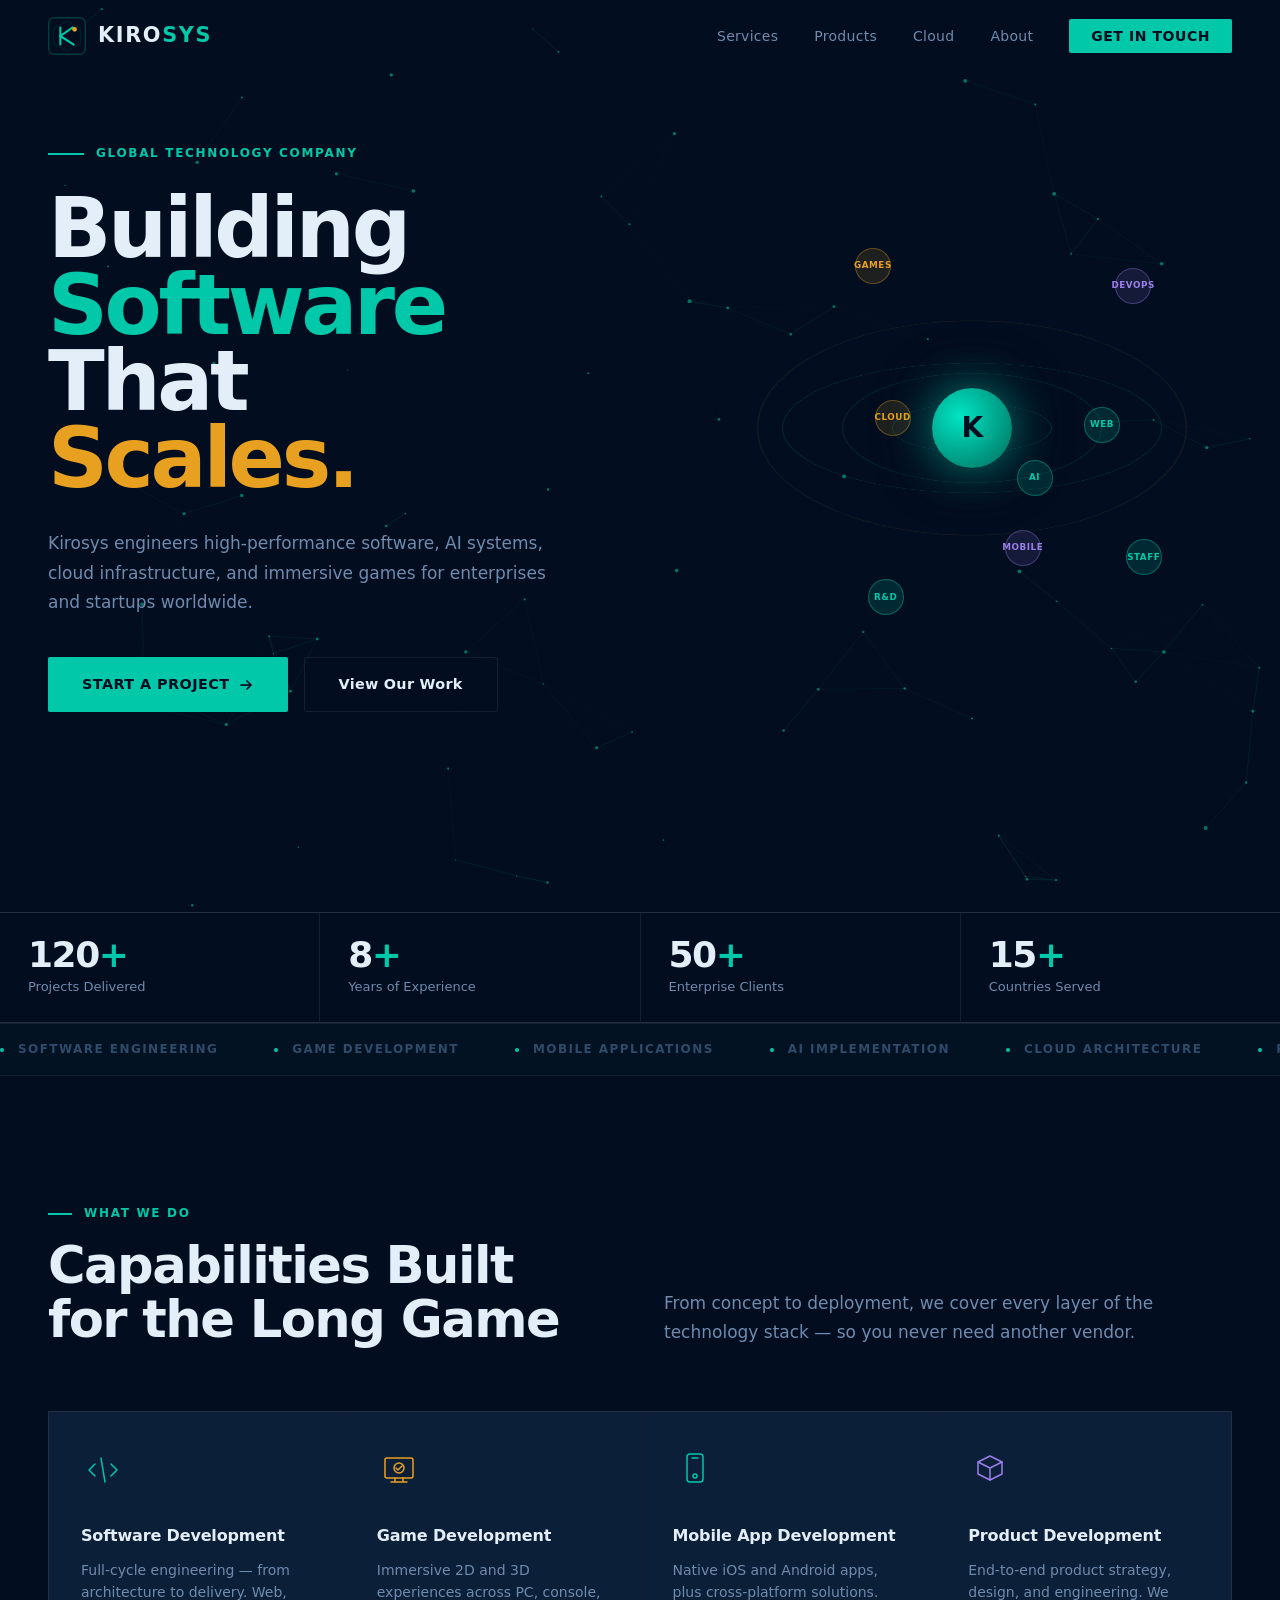
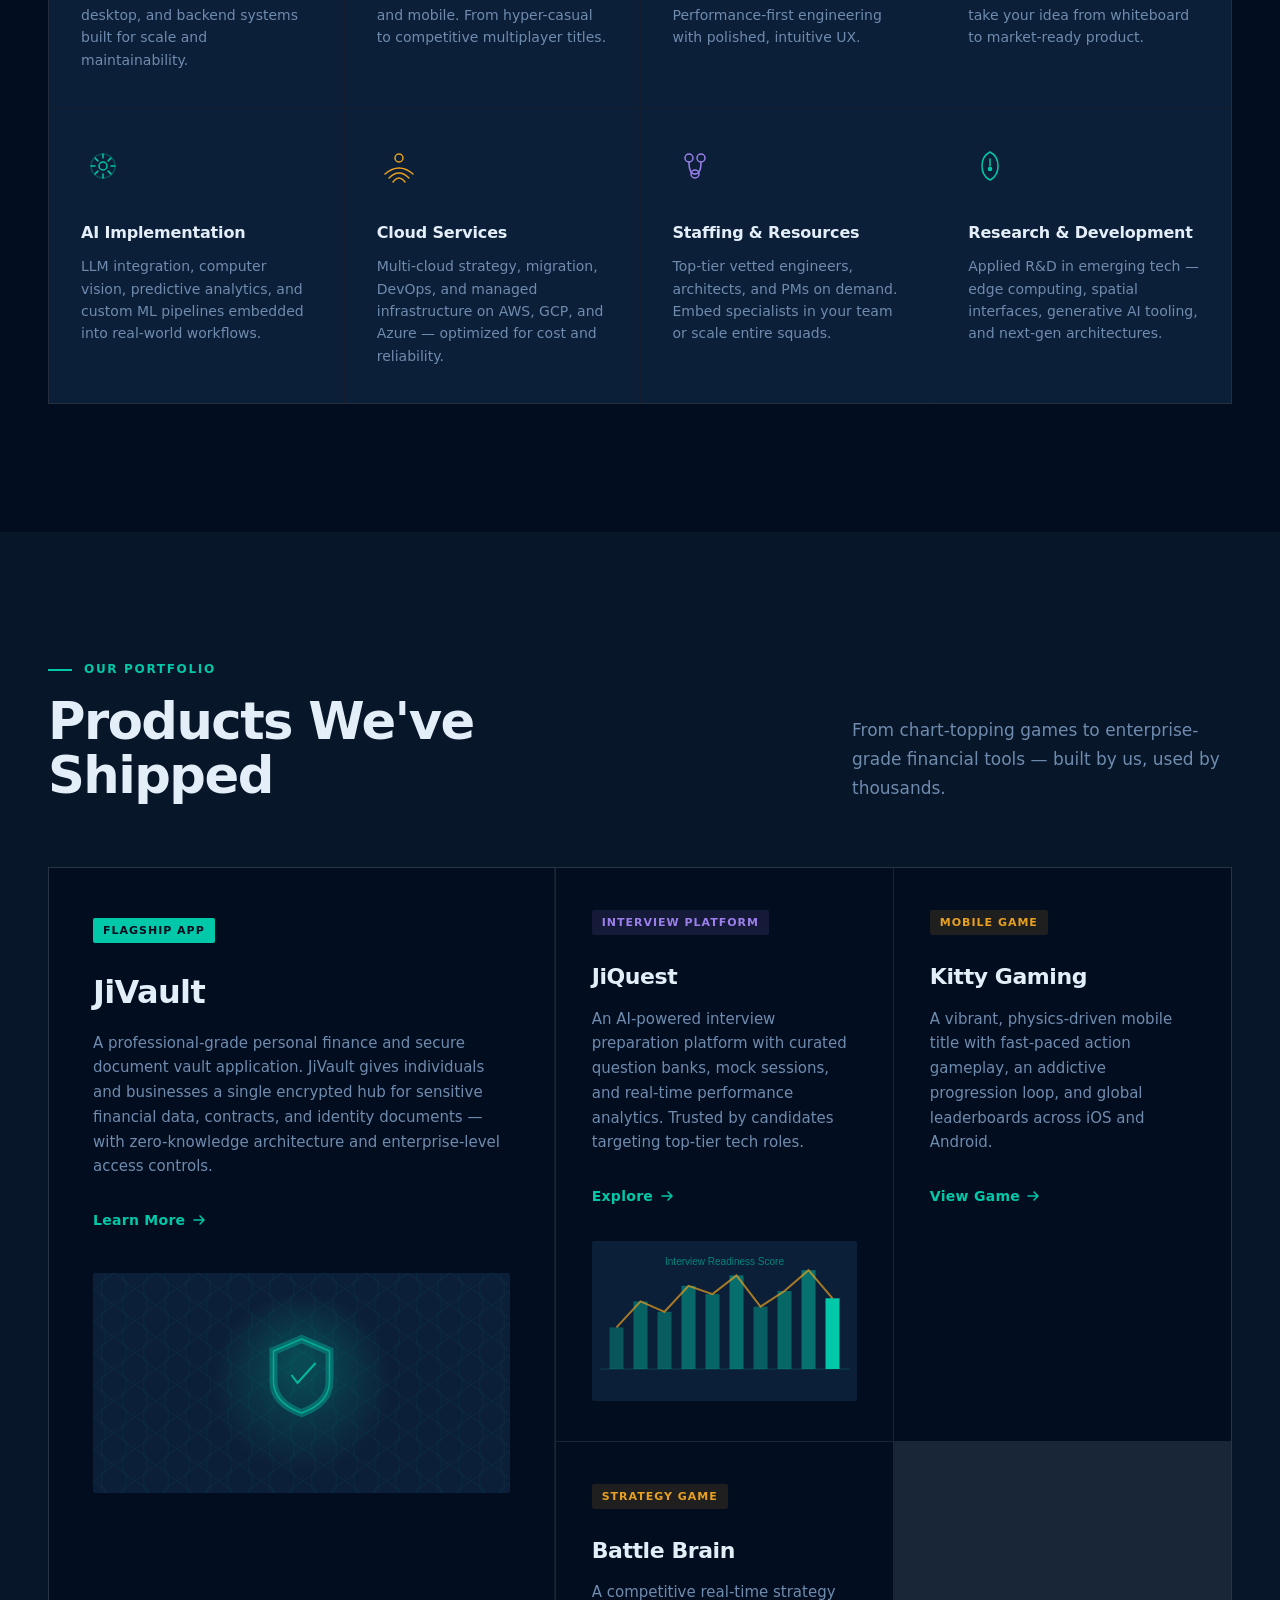
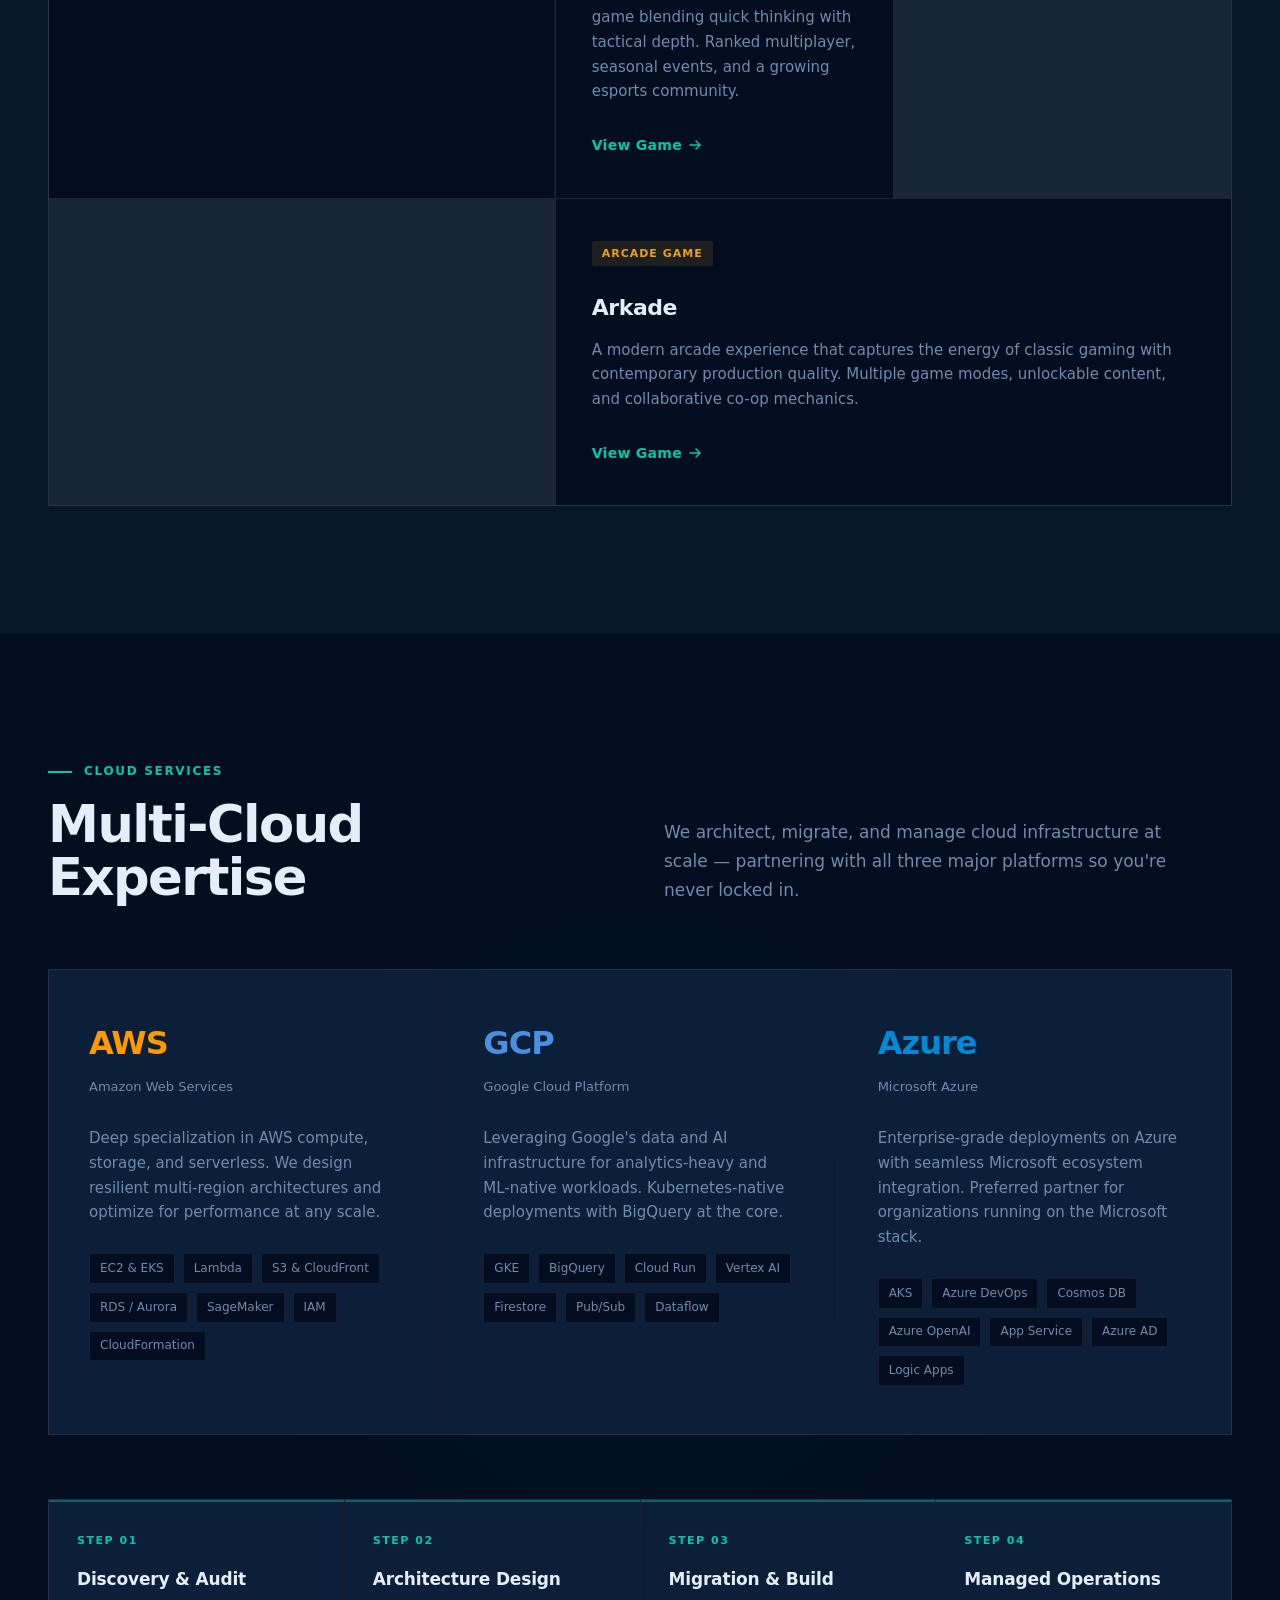
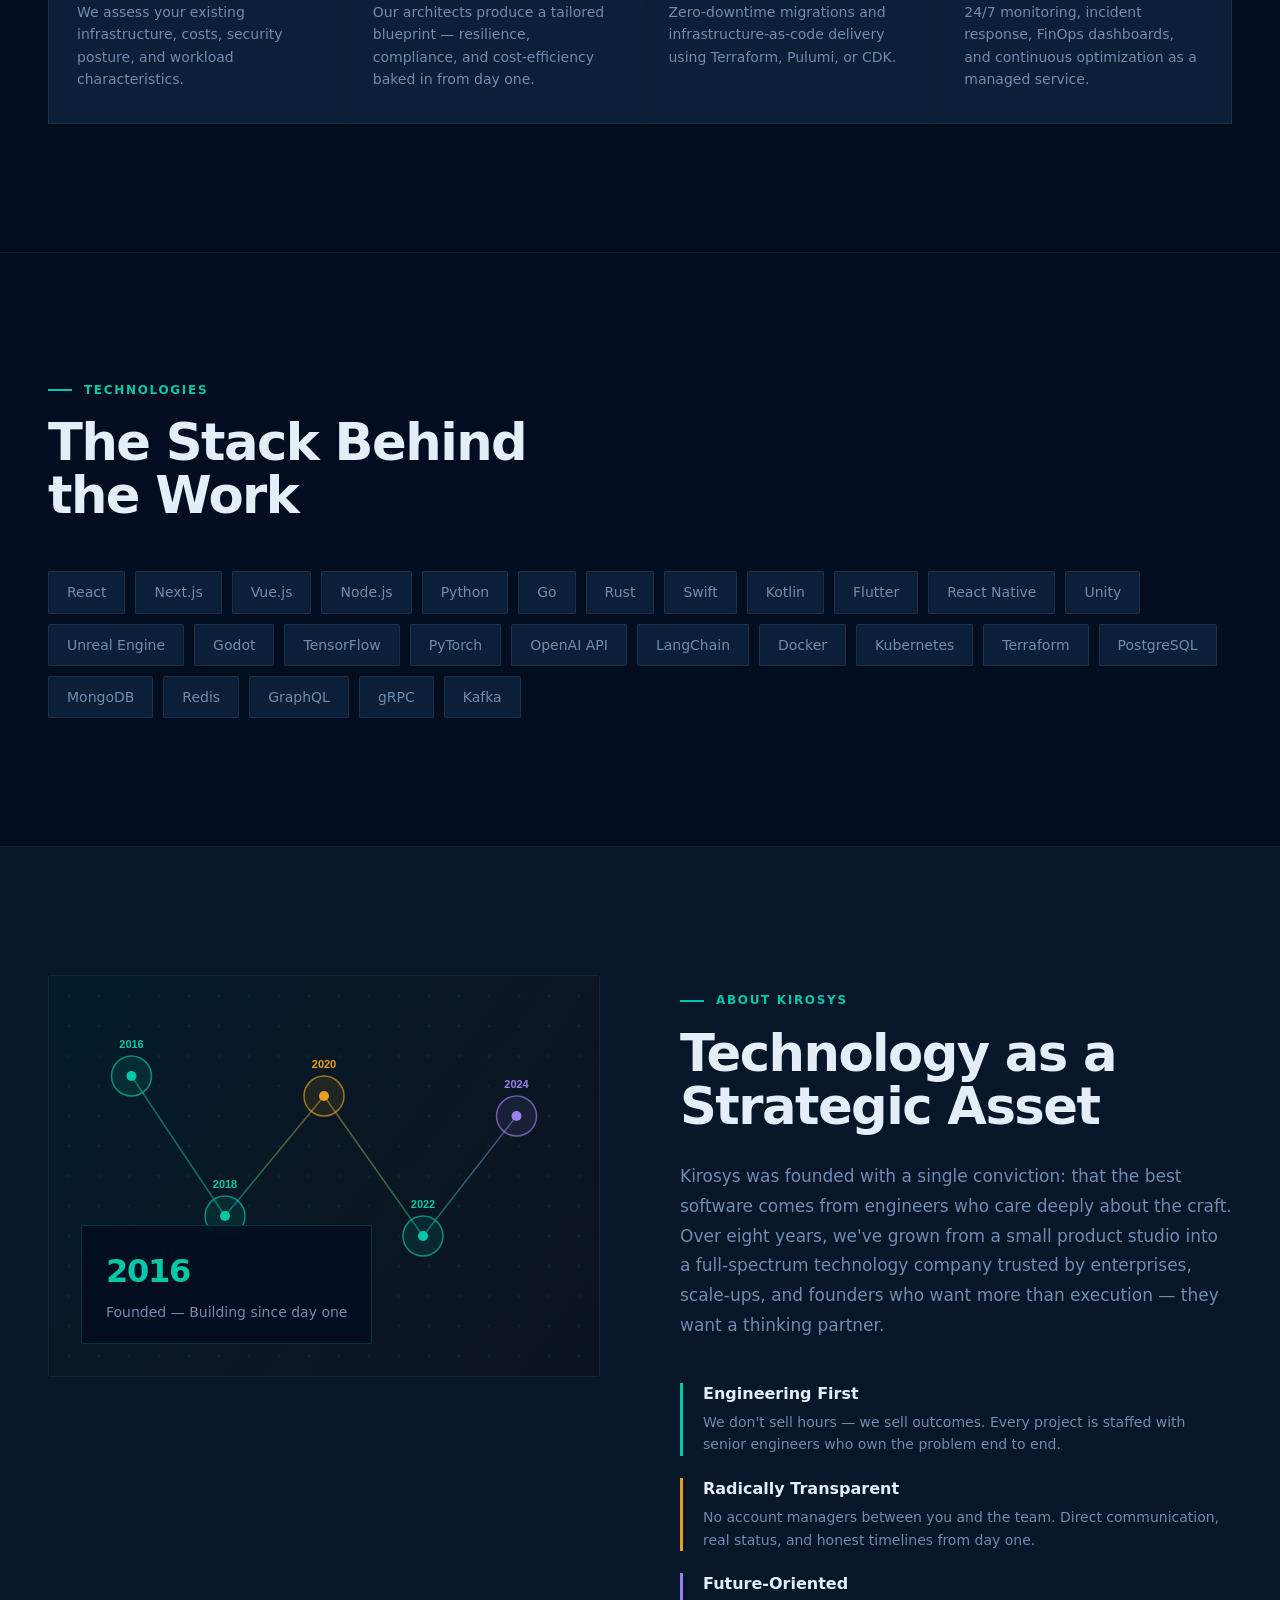
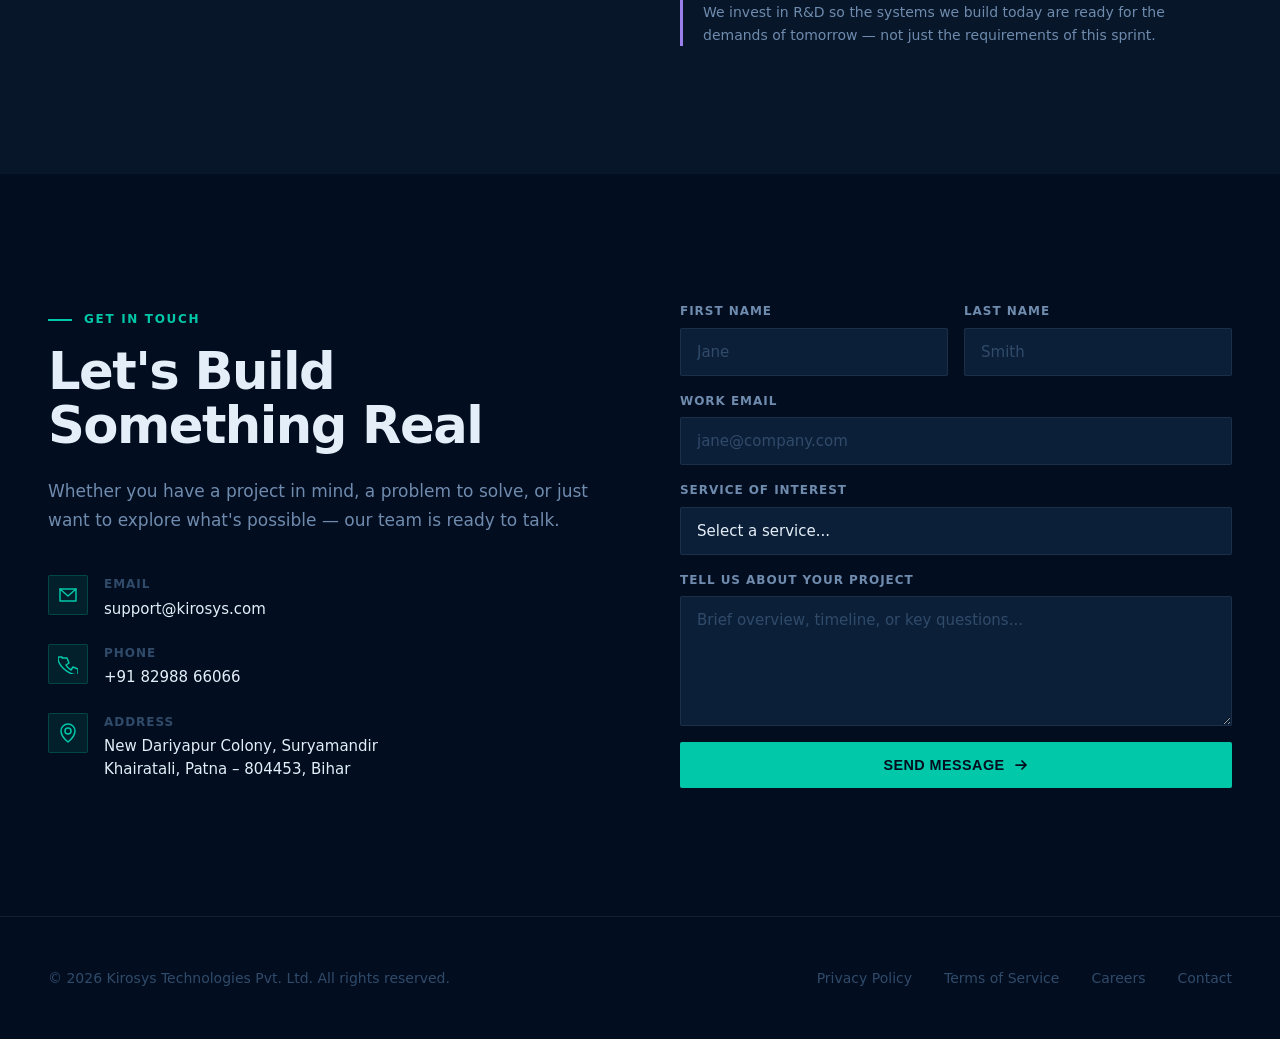
==== commit 10728606: "Update contact email from contact@kirosys.com to support@kirosys.com" ====
--- a/index.html
+++ b/index.html
@@ -1014,7 +1014,7 @@
             </div>
             <div>
               <div class="ci-label">Email</div>
-              <div class="ci-val">contact@kirosys.com</div>
+              <div class="ci-val">support@kirosys.com</div>
             </div>
           </div>
           <div class="contact-item">
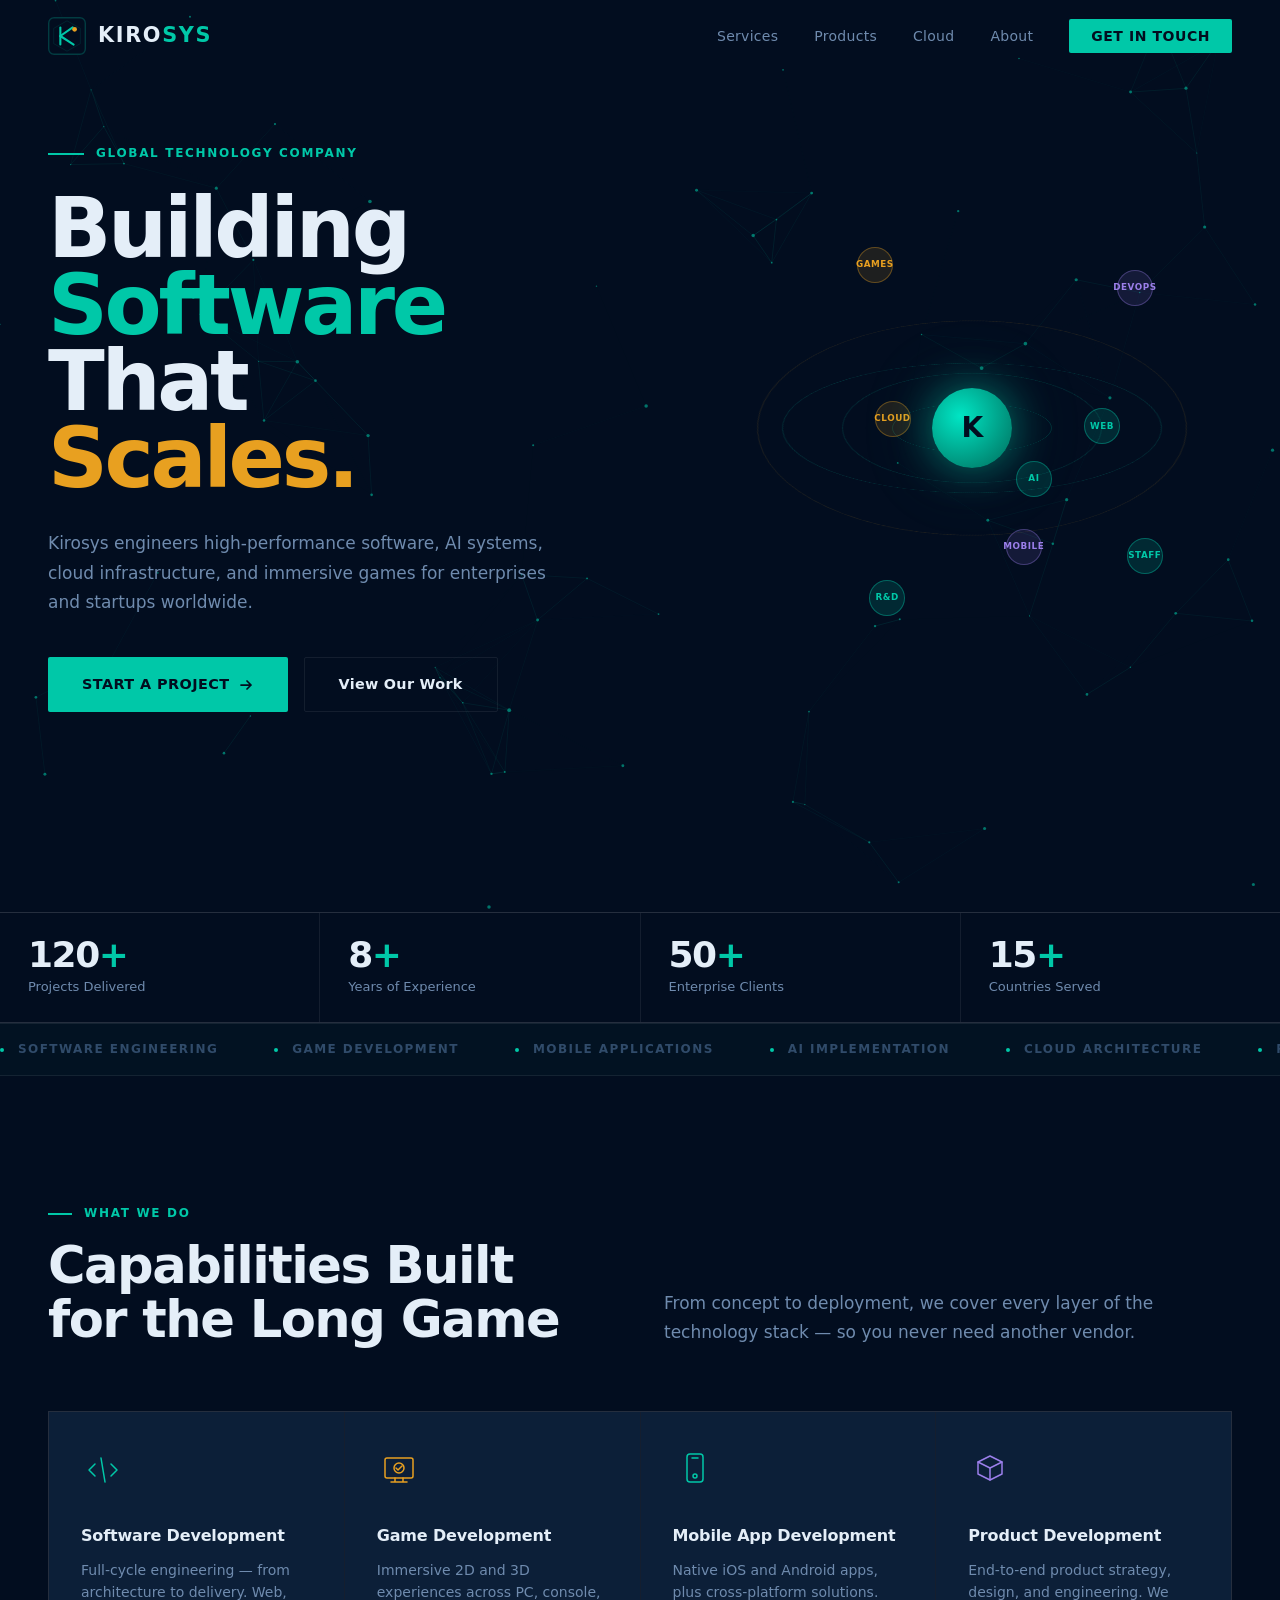
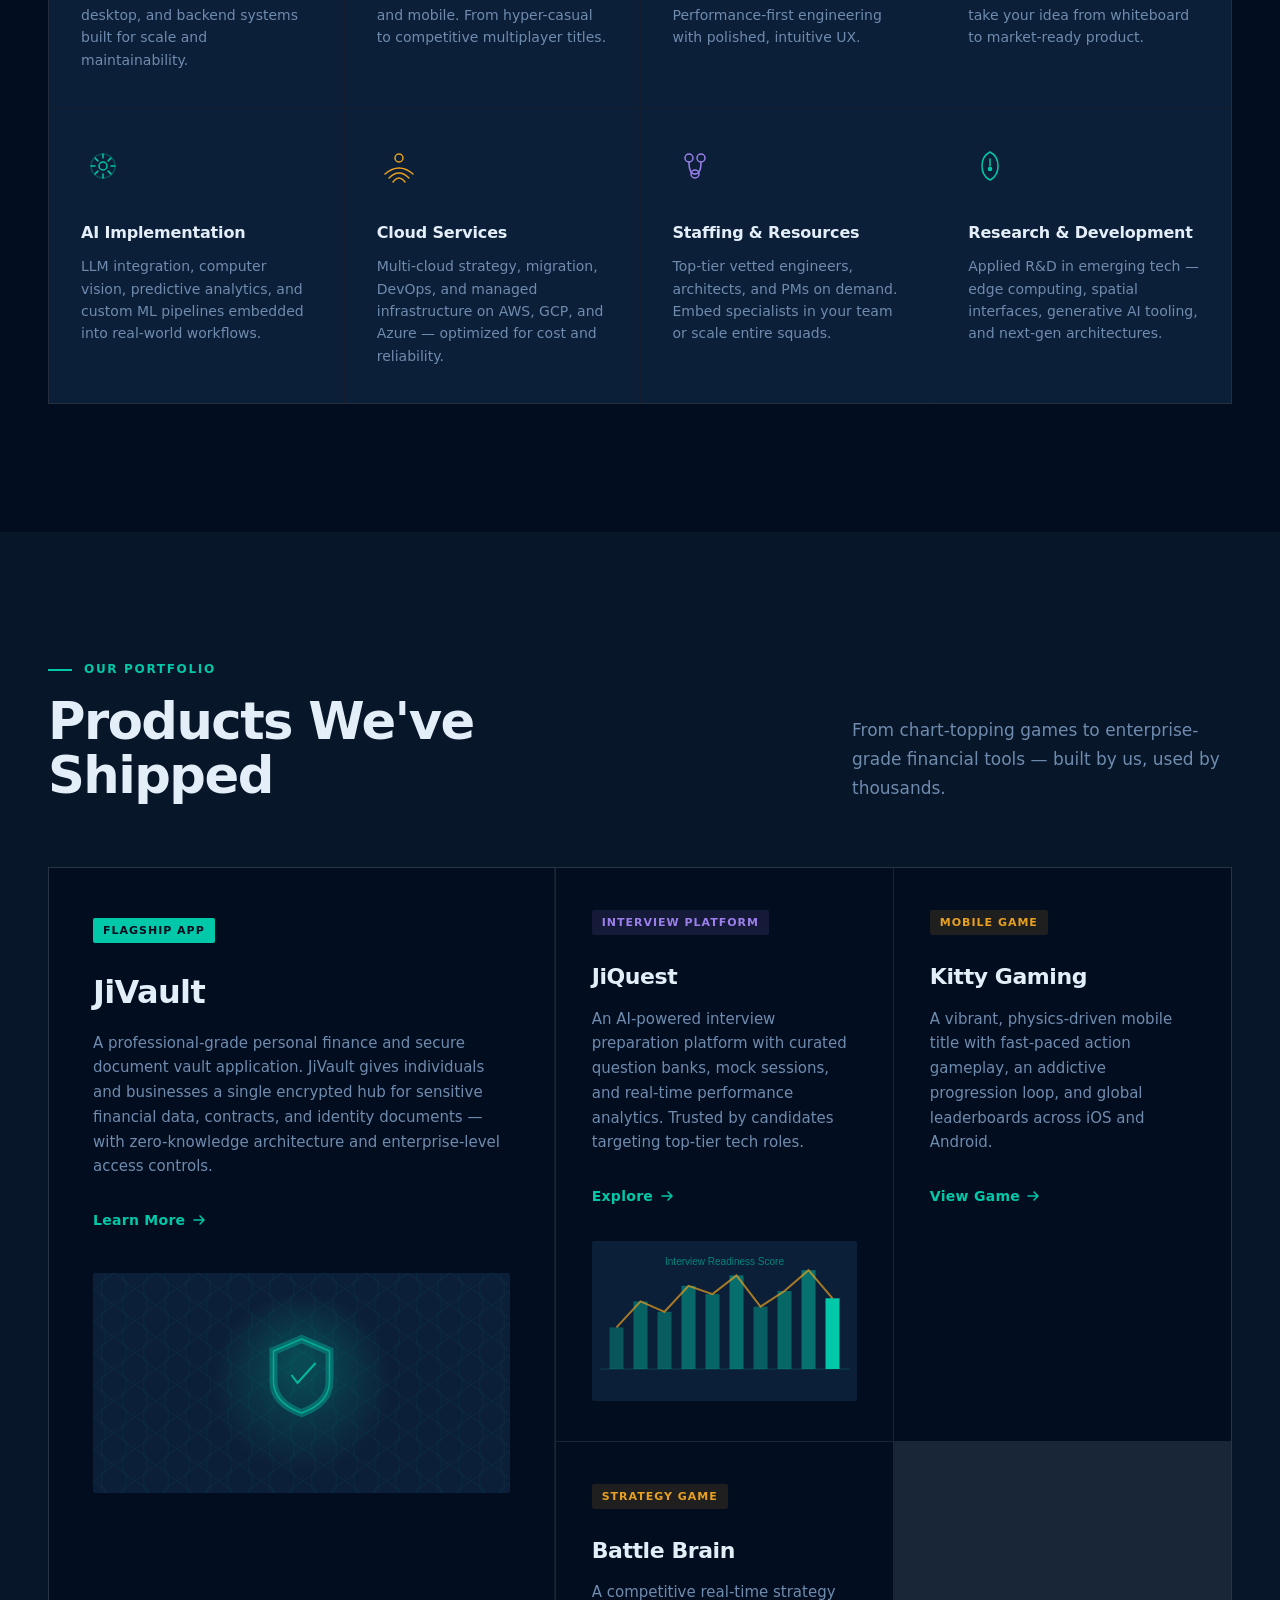
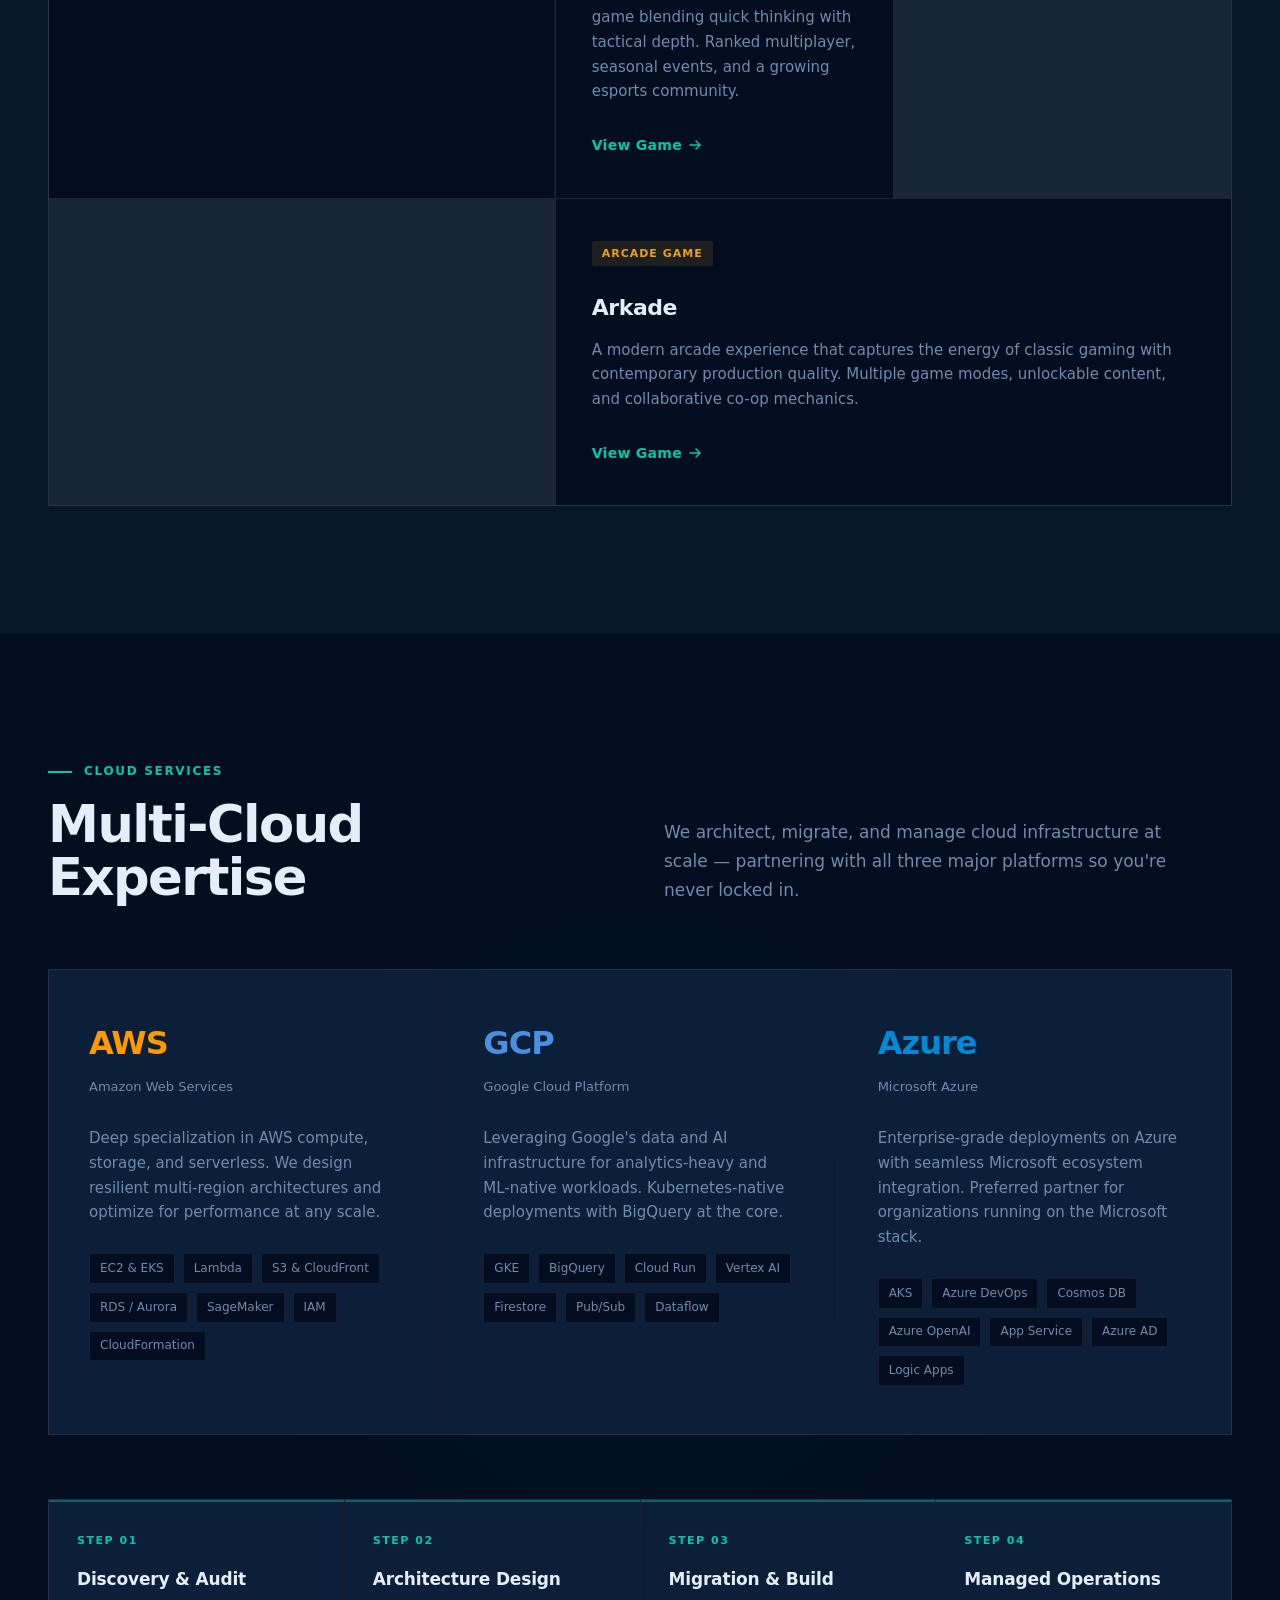
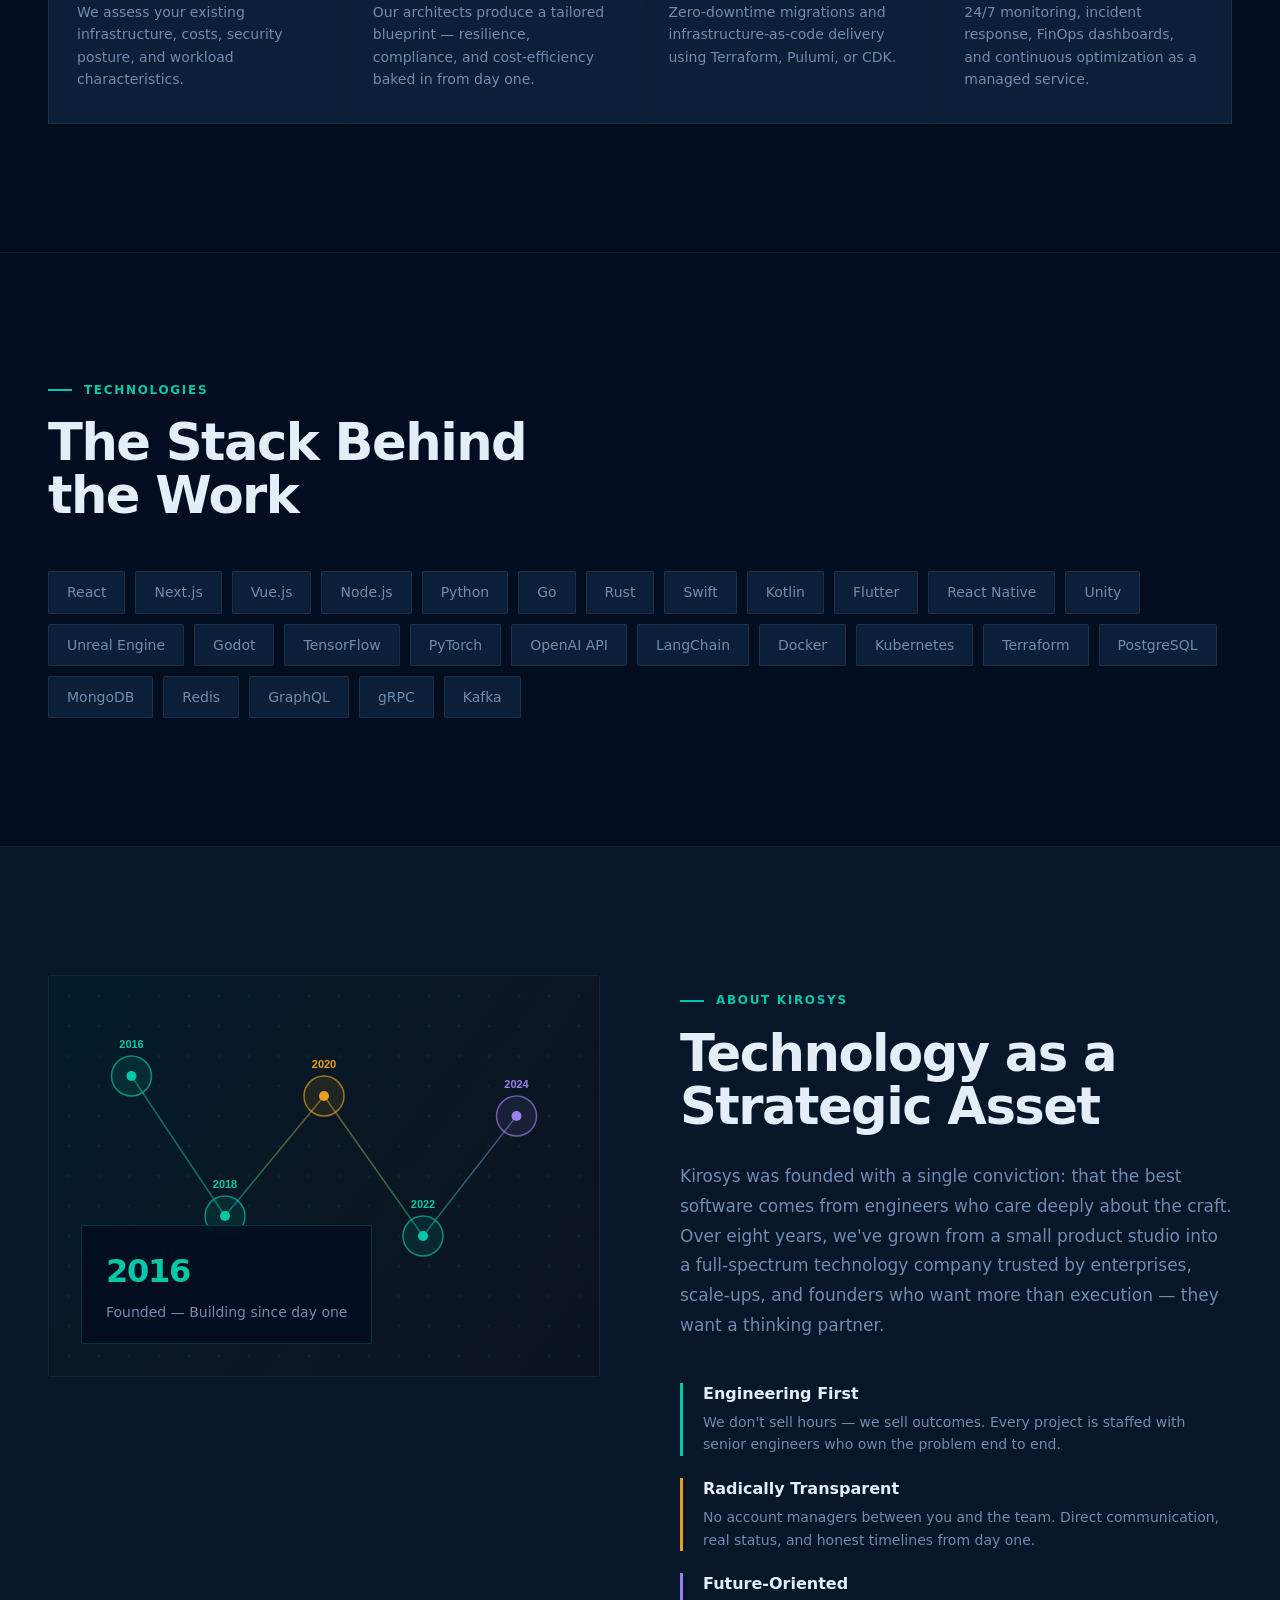
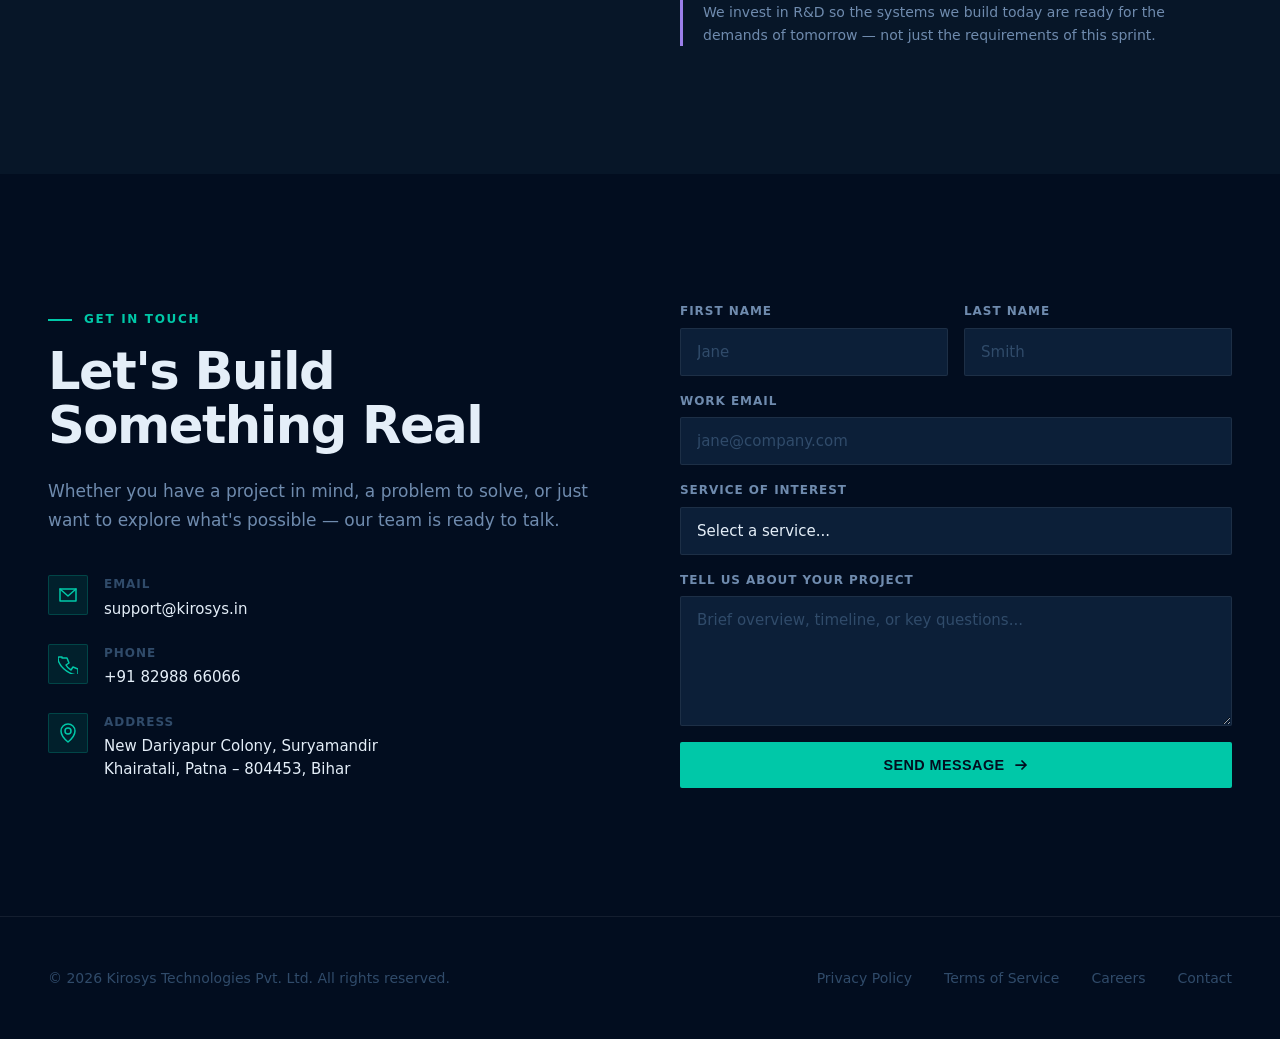
==== commit c46c01db: "Update support email domain from kirosys.com to kirosys.in" ====
--- a/index.html
+++ b/index.html
@@ -1014,7 +1014,7 @@
             </div>
             <div>
               <div class="ci-label">Email</div>
-              <div class="ci-val">support@kirosys.com</div>
+              <div class="ci-val">support@kirosys.in</div>
             </div>
           </div>
           <div class="contact-item">
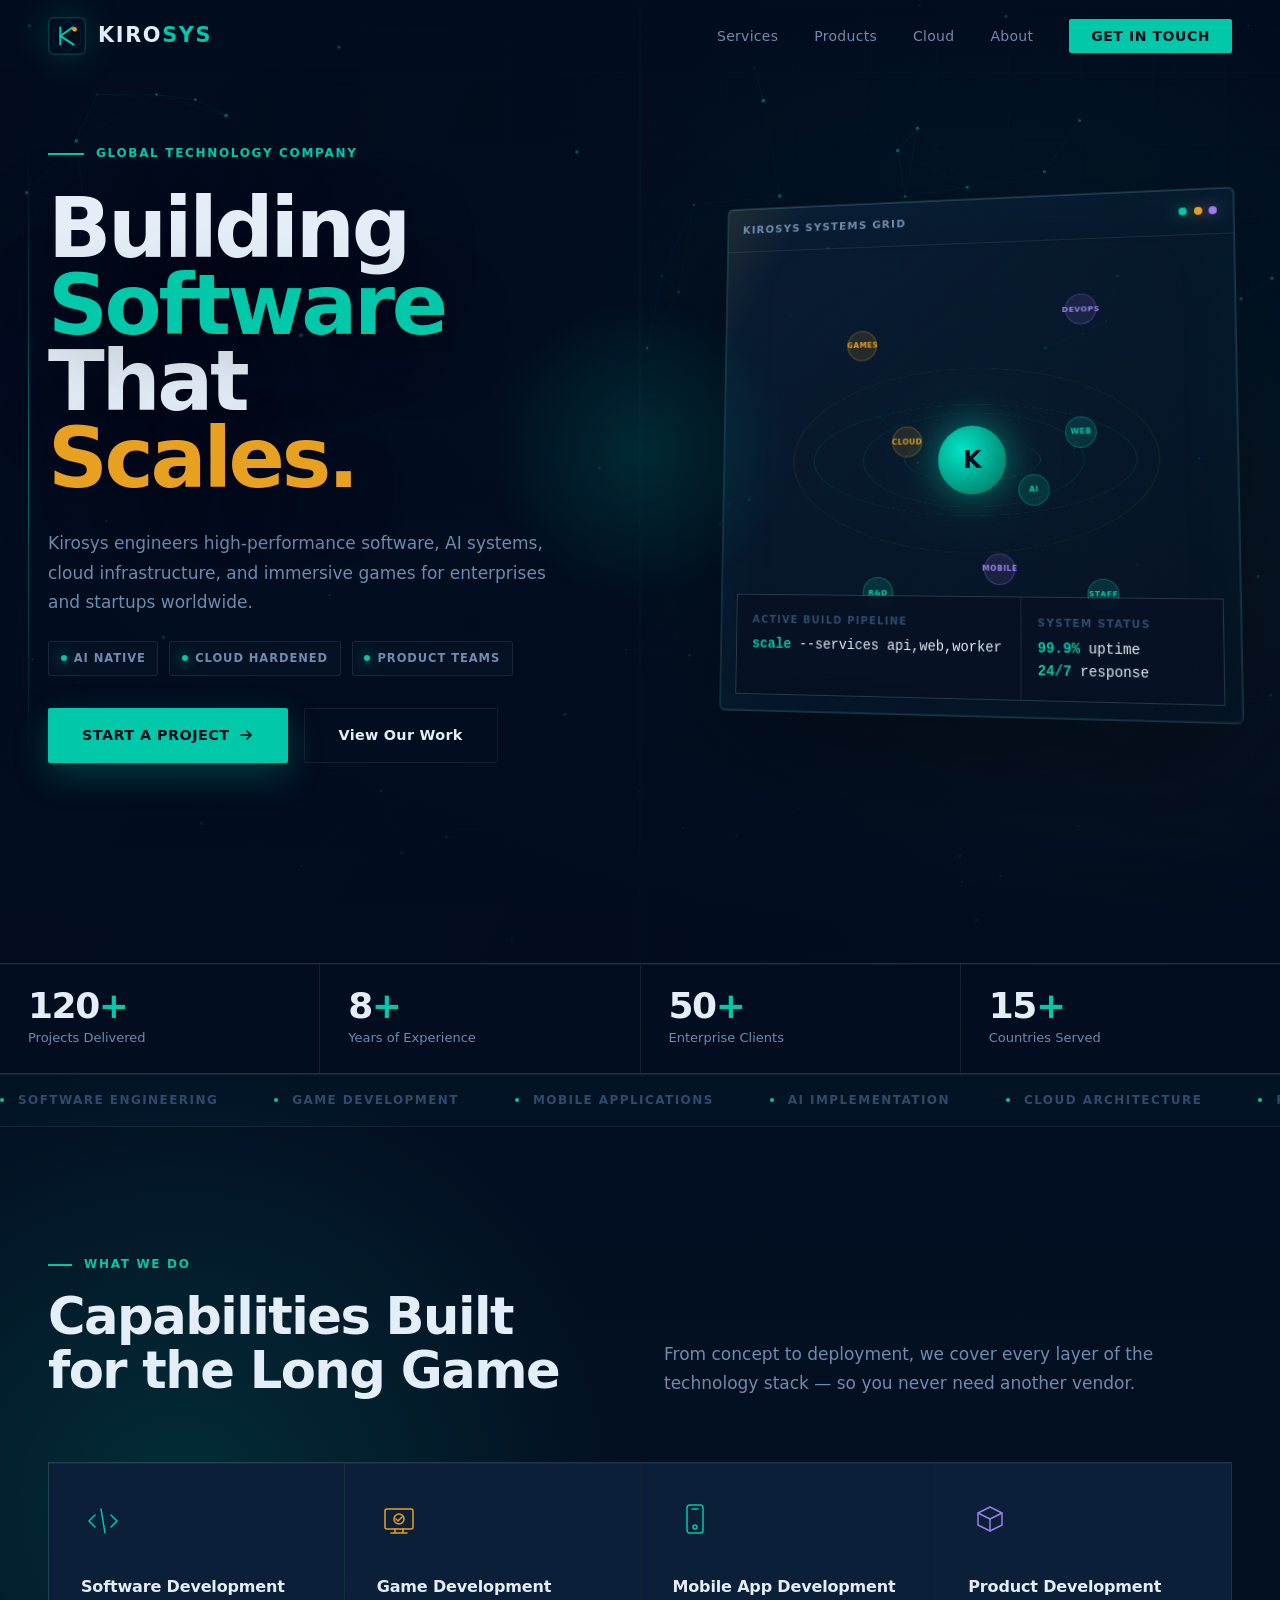
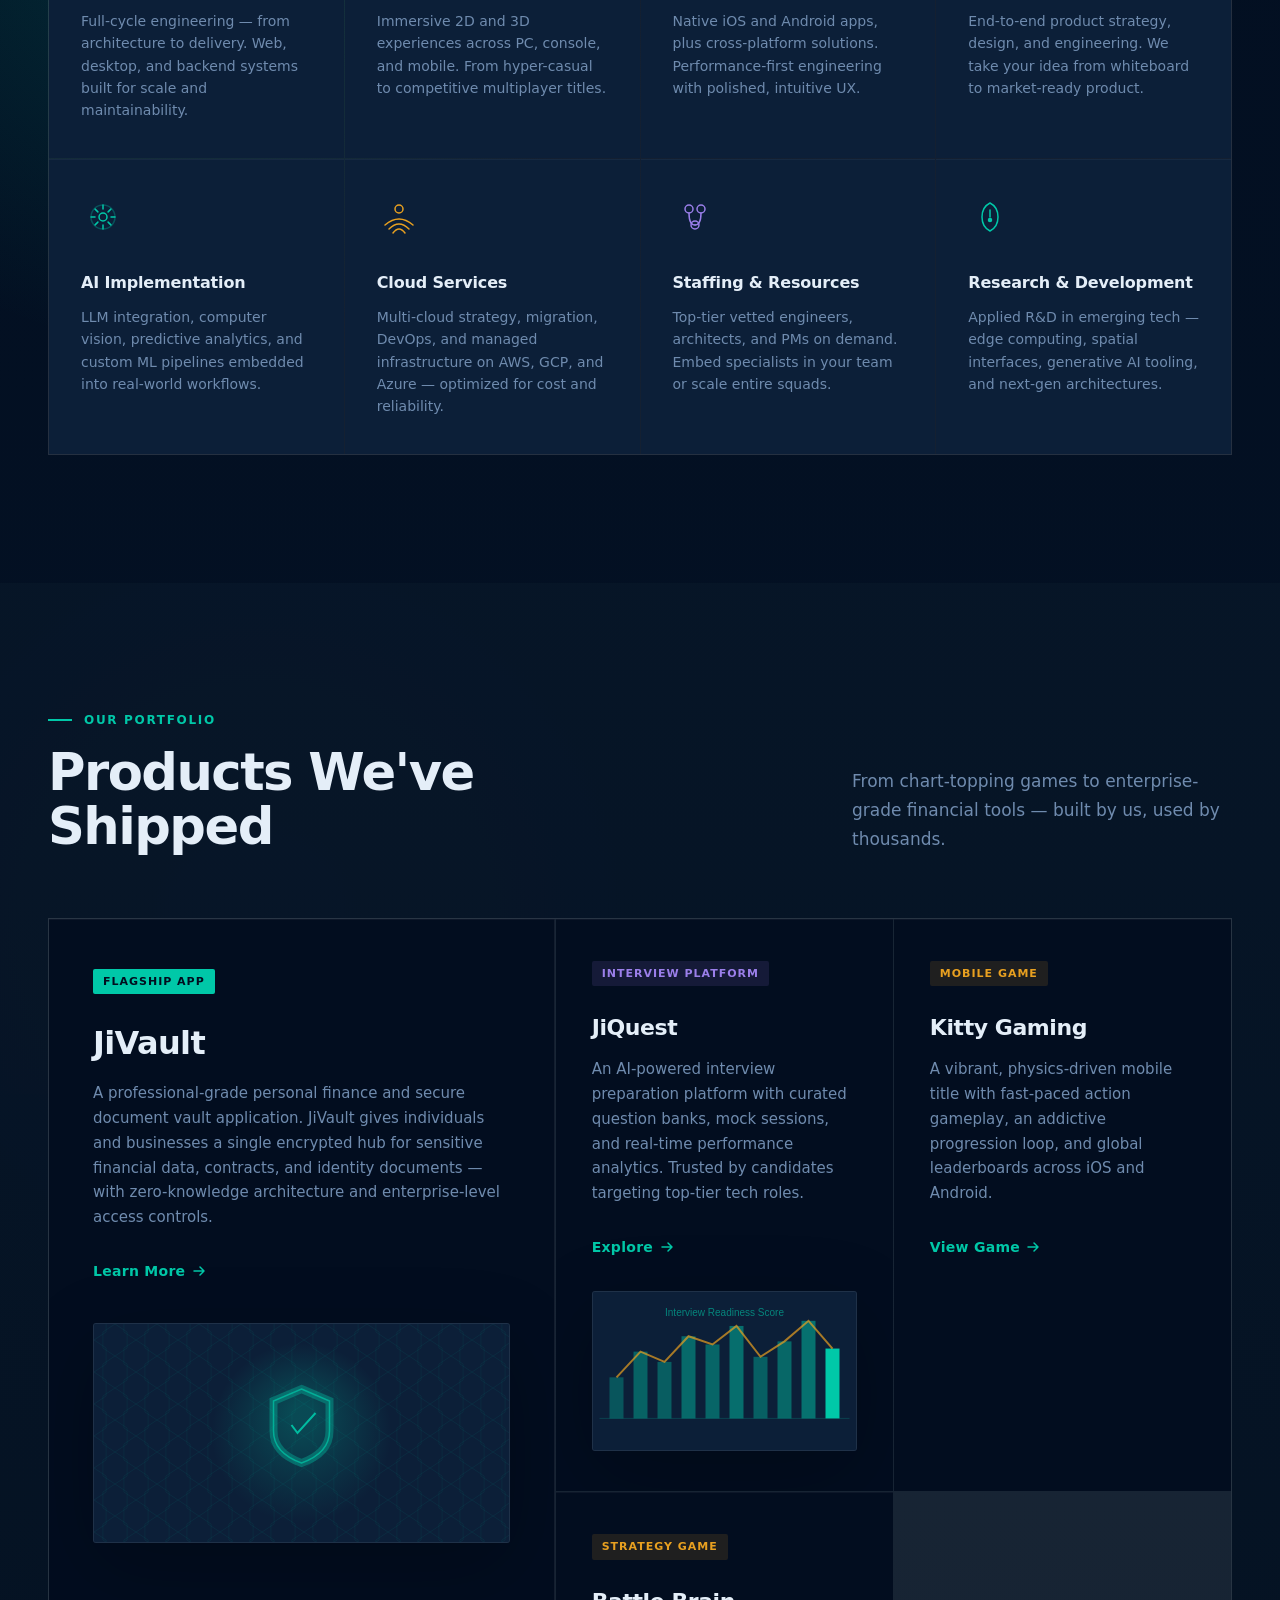
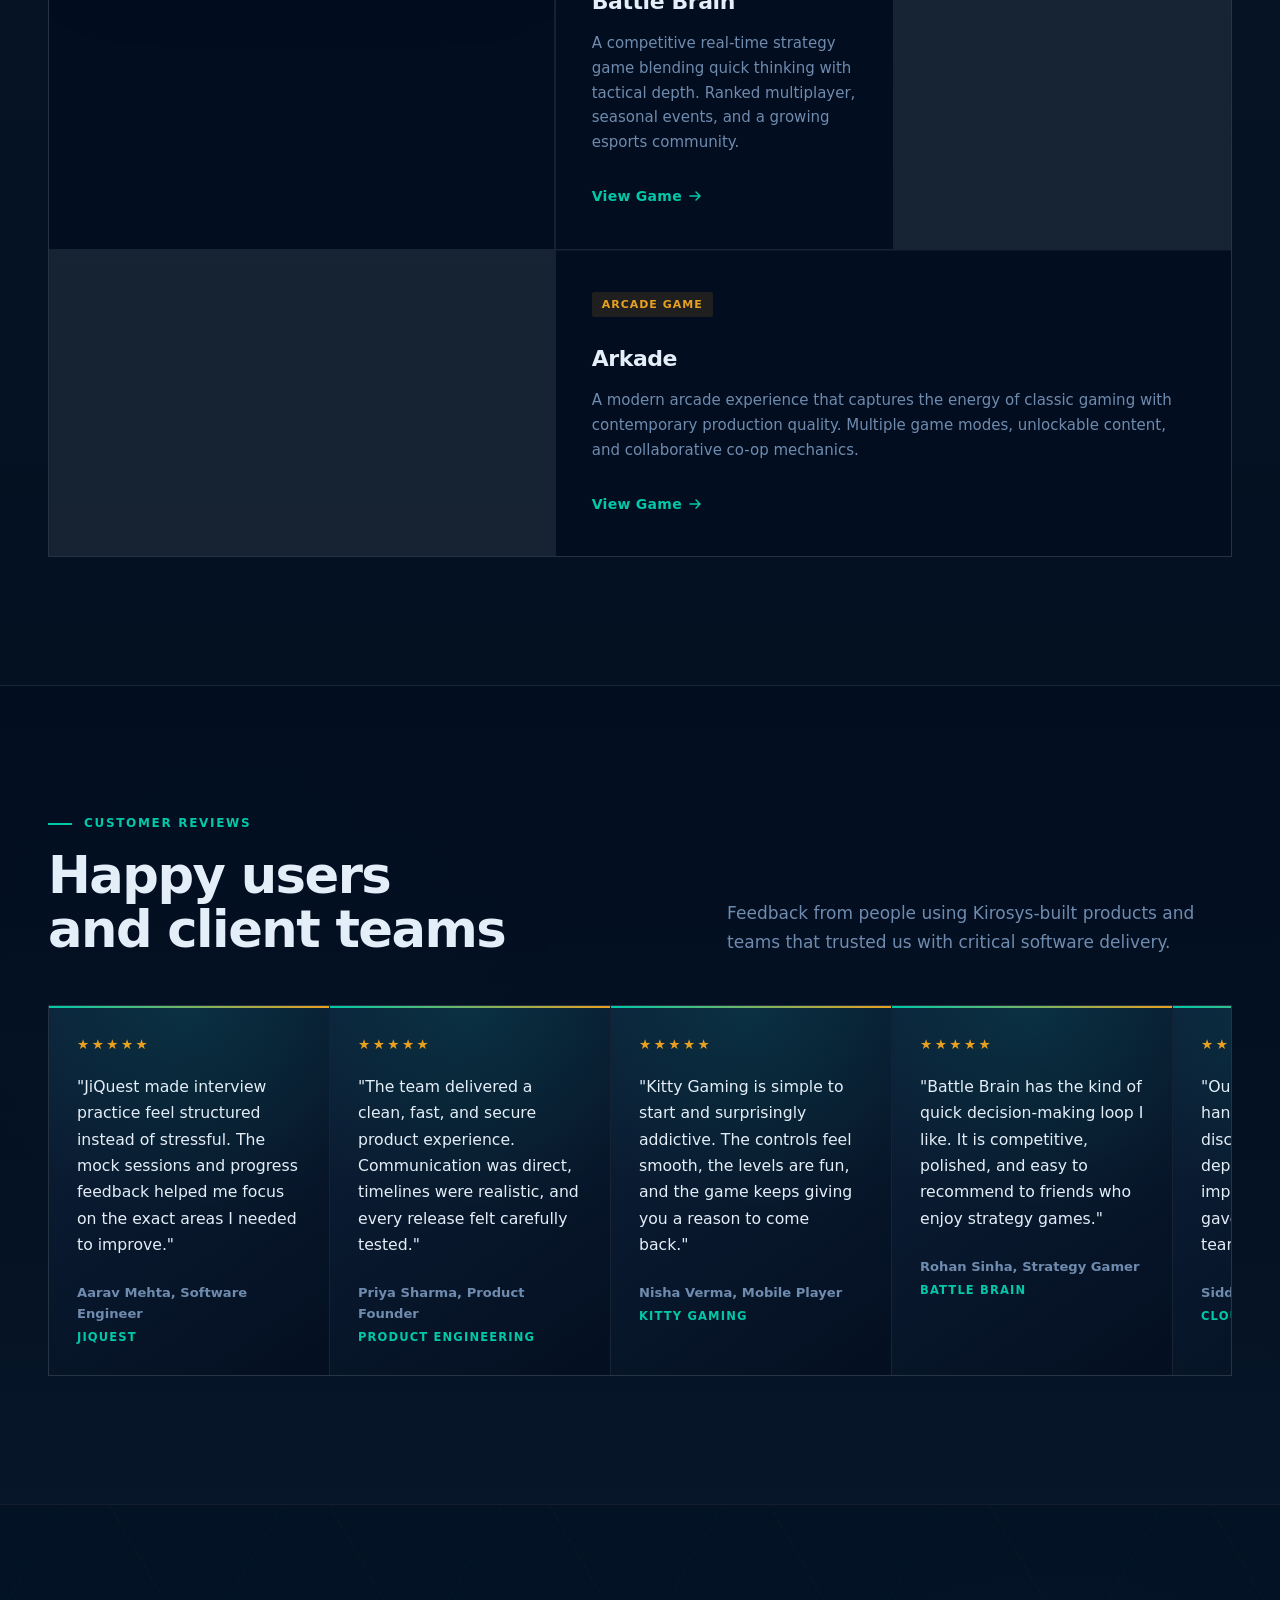
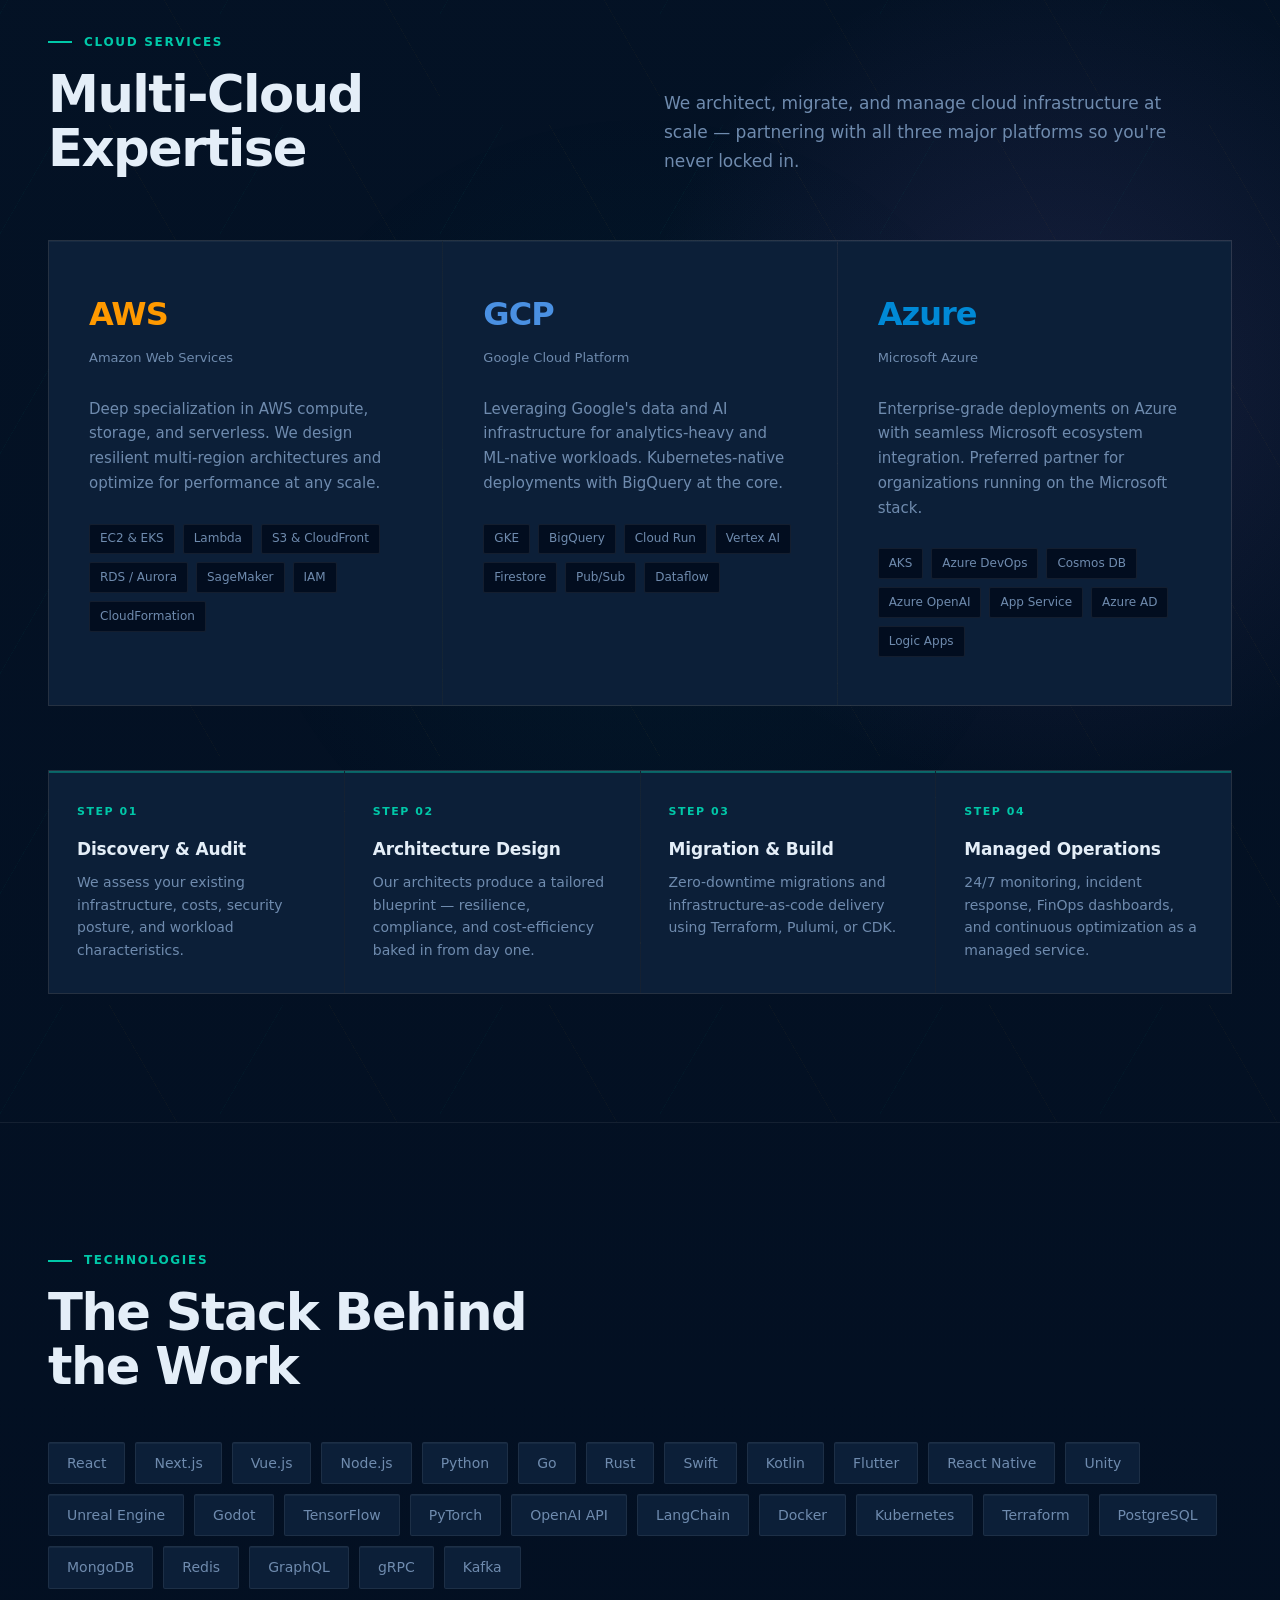
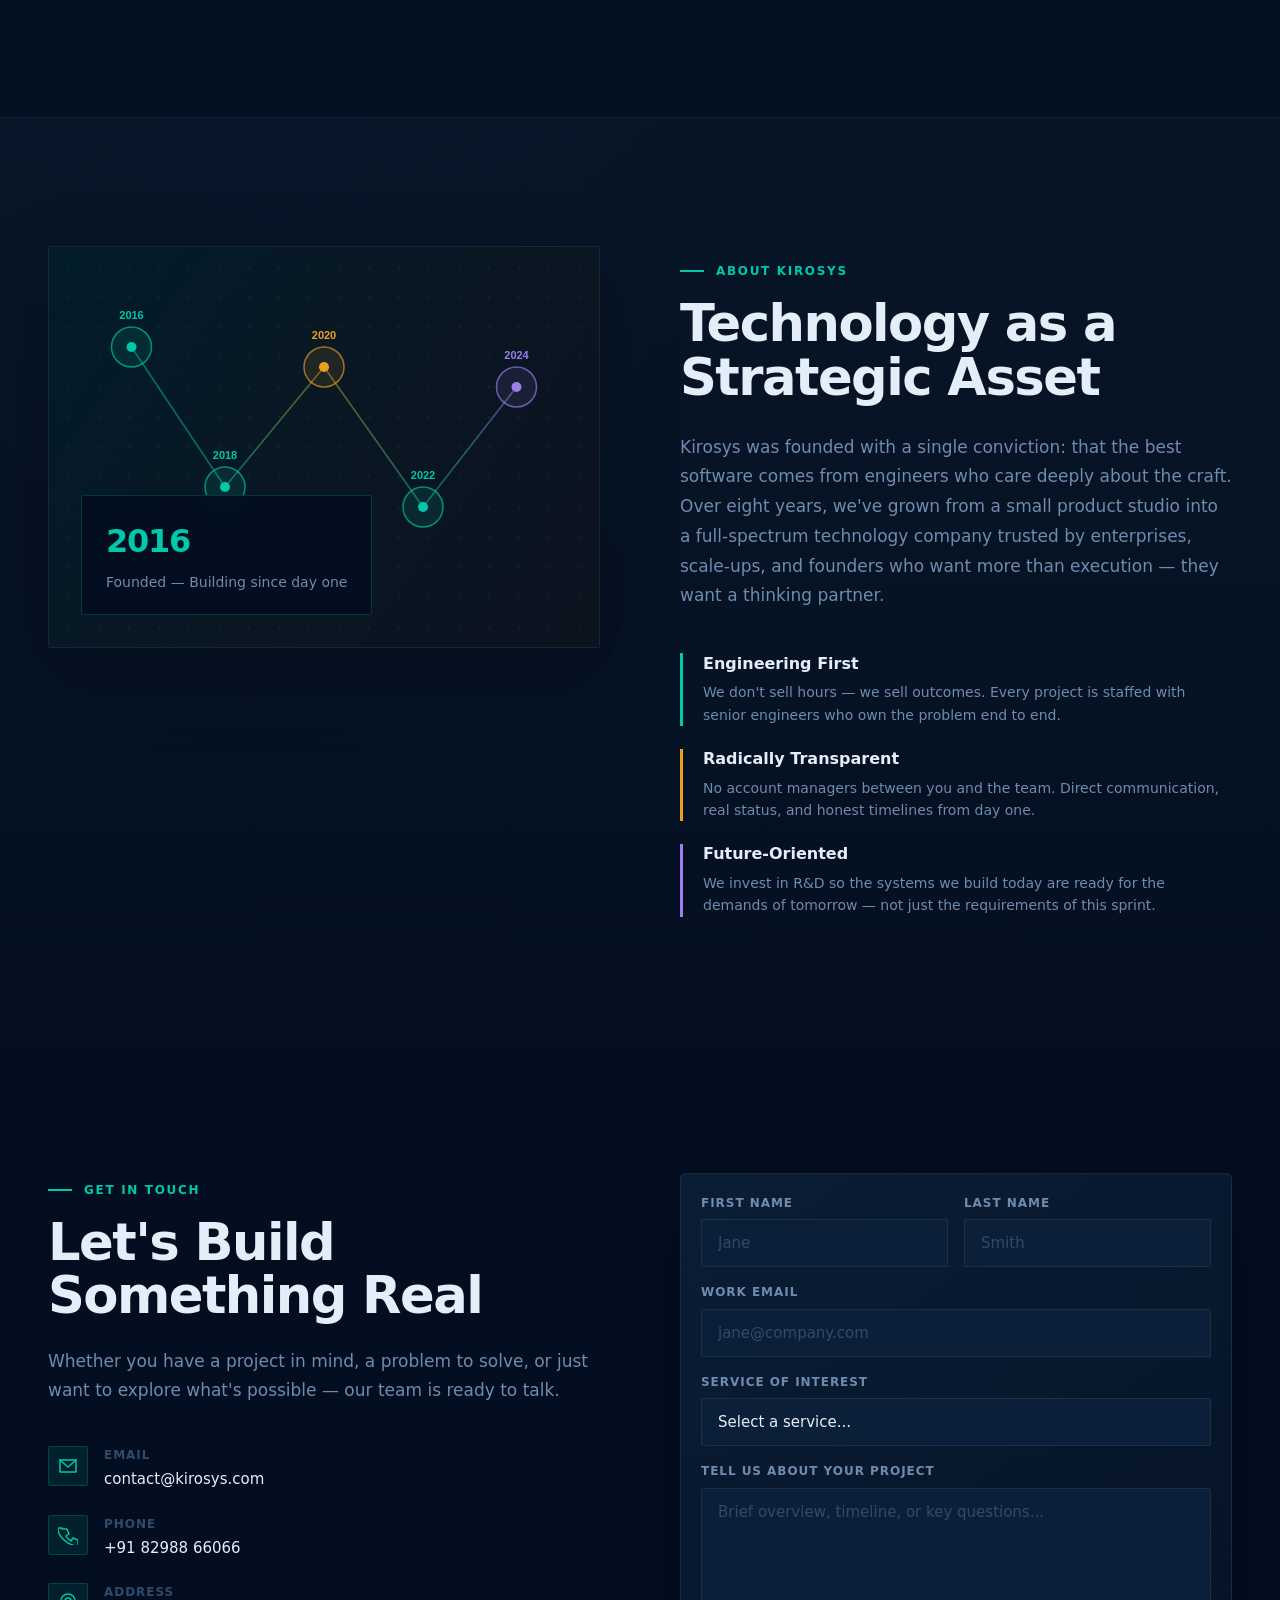
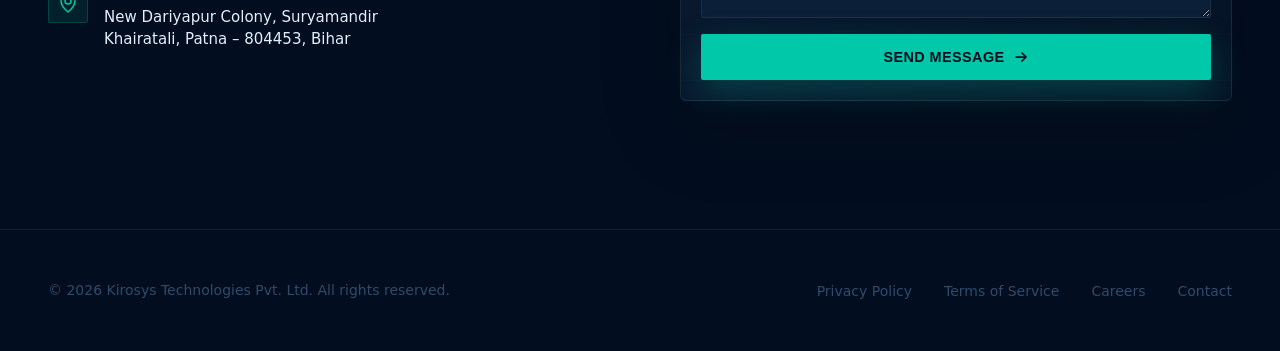
==== commit 243fb688: "Update kirosys web pages" ====
--- a/index.html
+++ b/index.html
@@ -501,6 +501,75 @@
     }
     .stack-pill:hover { border-color: var(--teal-border); color: var(--teal); background: var(--teal-dim); }
 
+    /* ──────────────── REVIEWS ──────────────── */
+    .reviews-section {
+      background:
+        linear-gradient(180deg, rgba(2,13,31,0.98), rgba(7,22,40,0.88)),
+        radial-gradient(circle at 18% 20%, rgba(0,200,168,0.12), transparent 30rem);
+      border-top: 1px solid var(--border);
+      border-bottom: 1px solid var(--border);
+    }
+    .reviews-head {
+      display: grid;
+      grid-template-columns: 1fr 0.8fr;
+      gap: 3rem;
+      align-items: end;
+      margin-bottom: 3rem;
+    }
+    .reviews-grid {
+      display: grid;
+      grid-template-columns: repeat(7, minmax(280px, 1fr));
+      gap: 1px;
+      overflow-x: auto;
+      background: var(--border);
+      border: 1px solid var(--border);
+      scrollbar-width: thin;
+      scrollbar-color: var(--teal) transparent;
+    }
+    .review-card {
+      min-height: 280px;
+      padding: 1.75rem;
+      background:
+        radial-gradient(circle at var(--card-x, 50%) var(--card-y, 0%), rgba(0,200,168,0.12), transparent 14rem),
+        linear-gradient(145deg, rgba(12,31,56,0.95), rgba(2,13,31,0.9));
+      position: relative;
+      overflow: hidden;
+    }
+    .review-card::before {
+      content: '';
+      position: absolute;
+      top: 0;
+      left: 0;
+      right: 0;
+      height: 2px;
+      background: linear-gradient(90deg, var(--teal), var(--amber));
+    }
+    .review-stars {
+      color: var(--amber);
+      font-size: 0.85rem;
+      letter-spacing: 0.18em;
+      margin-bottom: 1.15rem;
+    }
+    .review-quote {
+      color: var(--text-1);
+      font-size: 0.98rem;
+      line-height: 1.68;
+      margin-bottom: 1.5rem;
+    }
+    .review-author {
+      color: var(--text-2);
+      font-size: 0.82rem;
+      font-weight: 700;
+    }
+    .review-product {
+      color: var(--teal);
+      font-size: 0.72rem;
+      font-weight: 800;
+      letter-spacing: 0.1em;
+      text-transform: uppercase;
+      margin-top: 0.25rem;
+    }
+
     /* ──────────────── CONTACT ──────────────── */
     .contact-grid { display: grid; grid-template-columns: 1fr 1fr; gap: 5rem; align-items: start; }
     .contact-info { padding-top: 0.5rem; }
@@ -574,6 +643,7 @@
       .prod-card.feat { grid-row: auto; border-right: none; border-bottom: 1px solid var(--border); }
       .cloud-grid { grid-template-columns: 1fr; }
       .process-strip { grid-template-columns: repeat(2,1fr); }
+      .reviews-head { grid-template-columns: 1fr; }
       .form-row { grid-template-columns: 1fr; }
       .nav-links { display: none; }
       .nav-hamburger { display: flex; }
@@ -582,14 +652,415 @@
       .reveal { opacity: 1; transform: none; transition: none; }
       .marquee-track { animation: none; }
     }
+
+    /* ──────────────── FUTURISTIC POLISH ──────────────── */
+    body {
+      background:
+        radial-gradient(circle at 14% 18%, rgba(0,200,168,0.16), transparent 28rem),
+        radial-gradient(circle at 86% 8%, rgba(232,160,32,0.11), transparent 24rem),
+        radial-gradient(circle at 82% 62%, rgba(155,127,234,0.13), transparent 26rem),
+        linear-gradient(180deg, #020D1F 0%, #041326 48%, #020D1F 100%);
+    }
+    body::before {
+      content: '';
+      position: fixed;
+      inset: 0;
+      z-index: -2;
+      pointer-events: none;
+      background-image:
+        linear-gradient(rgba(255,255,255,0.035) 1px, transparent 1px),
+        linear-gradient(90deg, rgba(255,255,255,0.035) 1px, transparent 1px);
+      background-size: 72px 72px;
+      mask-image: linear-gradient(to bottom, rgba(0,0,0,0.72), rgba(0,0,0,0.12) 42%, rgba(0,0,0,0.5));
+    }
+    body::after {
+      content: '';
+      position: fixed;
+      inset: 0;
+      z-index: -1;
+      pointer-events: none;
+      background:
+        repeating-linear-gradient(0deg, rgba(255,255,255,0.018) 0 1px, transparent 1px 7px);
+      opacity: 0.2;
+      mix-blend-mode: screen;
+    }
+    .cursor-aura {
+      position: fixed;
+      width: 320px;
+      height: 320px;
+      left: -160px;
+      top: -160px;
+      z-index: 1;
+      pointer-events: none;
+      border-radius: 999px;
+      background: radial-gradient(circle, rgba(0,200,168,0.14), transparent 68%);
+      opacity: 0;
+      transform: translate3d(var(--mx, 50vw), var(--my, 50vh), 0);
+      transition: opacity 0.3s ease;
+    }
+    body.has-pointer .cursor-aura { opacity: 1; }
+    nav {
+      background: linear-gradient(180deg, rgba(2,13,31,0.78), rgba(2,13,31,0));
+    }
+    nav.scrolled {
+      box-shadow: 0 18px 70px rgba(0,0,0,0.28);
+    }
+    .logo-icon { filter: drop-shadow(0 0 18px rgba(0,200,168,0.22)); }
+    .nav-links a {
+      position: relative;
+    }
+    .nav-links a:not(.nav-cta)::after {
+      content: '';
+      position: absolute;
+      left: 0;
+      right: 0;
+      bottom: -0.55rem;
+      height: 1px;
+      background: linear-gradient(90deg, transparent, var(--teal), transparent);
+      opacity: 0;
+      transform: scaleX(0.4);
+      transition: opacity 0.2s, transform 0.2s;
+    }
+    .nav-links a:not(.nav-cta):hover::after {
+      opacity: 1;
+      transform: scaleX(1);
+    }
+    .hero {
+      isolation: isolate;
+      min-height: 94vh;
+    }
+    .hero::before,
+    .hero::after {
+      content: '';
+      position: absolute;
+      inset: 0;
+      pointer-events: none;
+    }
+    .hero::before {
+      z-index: 0;
+      background:
+        linear-gradient(115deg, rgba(2,13,31,0.96) 0%, rgba(2,13,31,0.7) 48%, rgba(2,13,31,0.2) 100%),
+        radial-gradient(circle at 74% 45%, rgba(0,200,168,0.18), transparent 32rem),
+        linear-gradient(90deg, transparent 0 49.85%, rgba(0,200,168,0.22) 50%, transparent 50.15% 100%);
+    }
+    .hero::after {
+      z-index: 1;
+      background: linear-gradient(180deg, transparent 0%, rgba(2,13,31,0.88) 96%);
+    }
+    #hero-canvas {
+      z-index: 0;
+      opacity: 0.82;
+    }
+    .hero-left {
+      position: relative;
+    }
+    .hero-left::before {
+      content: '';
+      position: absolute;
+      left: -1.25rem;
+      top: 0.4rem;
+      bottom: 0.25rem;
+      width: 1px;
+      background: linear-gradient(180deg, transparent, rgba(0,200,168,0.55), transparent);
+    }
+    .hero-title {
+      text-shadow: 0 18px 70px rgba(0,0,0,0.36);
+    }
+    .hero-title .t-teal,
+    .hero-title .t-amber {
+      position: relative;
+      display: inline-block;
+    }
+    .hero-title .t-teal::after,
+    .hero-title .t-amber::after {
+      content: attr(data-glitch);
+      position: absolute;
+      inset: 0;
+      opacity: 0;
+      pointer-events: none;
+      transform: translateX(0);
+      animation: glitchText 5.2s infinite;
+    }
+    .hero-title .t-teal::after { color: rgba(0,229,196,0.55); }
+    .hero-title .t-amber::after { color: rgba(232,160,32,0.42); animation-delay: 0.9s; }
+    @keyframes glitchText {
+      0%, 88%, 100% { opacity: 0; transform: translateX(0); clip-path: inset(0 0 0 0); }
+      90% { opacity: 0.8; transform: translateX(3px); clip-path: inset(8% 0 68% 0); }
+      92% { opacity: 0.45; transform: translateX(-4px); clip-path: inset(58% 0 18% 0); }
+      94% { opacity: 0.55; transform: translateX(2px); clip-path: inset(32% 0 42% 0); }
+    }
+    .hero-proof {
+      display: flex;
+      flex-wrap: wrap;
+      gap: 0.7rem;
+      margin: -1rem 0 2rem;
+    }
+    .proof-chip {
+      display: inline-flex;
+      align-items: center;
+      gap: 0.45rem;
+      padding: 0.45rem 0.72rem;
+      color: var(--text-2);
+      font-size: 0.72rem;
+      font-weight: 700;
+      letter-spacing: 0.08em;
+      text-transform: uppercase;
+      border: 1px solid rgba(255,255,255,0.09);
+      background: rgba(7,22,40,0.58);
+      backdrop-filter: blur(14px);
+      border-radius: 3px;
+    }
+    .proof-chip::before {
+      content: '';
+      width: 6px;
+      height: 6px;
+      border-radius: 50%;
+      background: var(--teal);
+      box-shadow: 0 0 14px var(--teal);
+    }
+    .btn-primary {
+      box-shadow: 0 12px 34px rgba(0,200,168,0.25);
+    }
+    .btn-primary:hover {
+      box-shadow: 0 18px 48px rgba(0,200,168,0.32);
+    }
+    .hero-viz {
+      perspective: 1000px;
+    }
+    .viz-console {
+      position: relative;
+      width: min(100%, 530px);
+      min-height: 520px;
+      border: 1px solid rgba(255,255,255,0.1);
+      background:
+        linear-gradient(140deg, rgba(12,31,56,0.78), rgba(2,13,31,0.38)),
+        linear-gradient(transparent 0 49%, rgba(0,200,168,0.08) 50%, transparent 51% 100%);
+      background-size: auto, 100% 18px;
+      border-radius: 6px;
+      box-shadow:
+        0 40px 110px rgba(0,0,0,0.34),
+        inset 0 1px 0 rgba(255,255,255,0.08),
+        inset 0 0 80px rgba(0,200,168,0.04);
+      transform: rotateX(4deg) rotateY(-8deg);
+      animation: consoleFloat 7s ease-in-out infinite;
+      overflow: hidden;
+    }
+    .viz-console::before {
+      content: '';
+      position: absolute;
+      inset: -1px;
+      background: linear-gradient(120deg, transparent 8%, rgba(0,200,168,0.18), transparent 34%, rgba(232,160,32,0.12), transparent 62%);
+      transform: translateX(-80%);
+      animation: consoleSweep 6.5s ease-in-out infinite;
+      pointer-events: none;
+    }
+    .viz-console::after {
+      content: '';
+      position: absolute;
+      inset: 0;
+      border: 1px solid rgba(0,200,168,0.16);
+      border-radius: 6px;
+      pointer-events: none;
+    }
+    .console-topbar {
+      position: relative;
+      z-index: 2;
+      display: flex;
+      align-items: center;
+      justify-content: space-between;
+      padding: 0.85rem 1rem;
+      border-bottom: 1px solid rgba(255,255,255,0.08);
+      color: var(--text-2);
+      font-size: 0.68rem;
+      font-weight: 800;
+      letter-spacing: 0.12em;
+      text-transform: uppercase;
+    }
+    .console-lights {
+      display: flex;
+      gap: 0.4rem;
+    }
+    .console-lights span {
+      width: 8px;
+      height: 8px;
+      border-radius: 50%;
+      background: var(--teal);
+      box-shadow: 0 0 14px rgba(0,200,168,0.68);
+    }
+    .console-lights span:nth-child(2) { background: var(--amber); box-shadow: 0 0 14px rgba(232,160,32,0.58); }
+    .console-lights span:nth-child(3) { background: var(--purple); box-shadow: 0 0 14px rgba(155,127,234,0.58); }
+    .orbital-wrap {
+      margin: 0 auto;
+      transform: scale(0.86);
+    }
+    .console-panel {
+      position: absolute;
+      z-index: 3;
+      right: 1rem;
+      bottom: 1rem;
+      left: 1rem;
+      display: grid;
+      grid-template-columns: 1.2fr 0.8fr;
+      gap: 1px;
+      background: rgba(255,255,255,0.08);
+      border: 1px solid rgba(255,255,255,0.08);
+    }
+    .console-readout {
+      min-height: 92px;
+      padding: 1rem;
+      background: rgba(2,13,31,0.82);
+      backdrop-filter: blur(16px);
+    }
+    .readout-label {
+      color: var(--text-3);
+      font-size: 0.64rem;
+      font-weight: 800;
+      letter-spacing: 0.12em;
+      text-transform: uppercase;
+      margin-bottom: 0.4rem;
+    }
+    .readout-value {
+      color: var(--text-1);
+      font-family: ui-monospace, SFMono-Regular, Menlo, Consolas, monospace;
+      font-size: 0.86rem;
+      line-height: 1.6;
+    }
+    .readout-value strong {
+      color: var(--teal);
+      font-weight: 700;
+    }
+    @keyframes consoleFloat {
+      0%, 100% { transform: rotateX(4deg) rotateY(-8deg) translateY(0); }
+      50% { transform: rotateX(2deg) rotateY(-5deg) translateY(-12px); }
+    }
+    @keyframes consoleSweep {
+      0%, 32% { transform: translateX(-92%); opacity: 0; }
+      46% { opacity: 1; }
+      68%, 100% { transform: translateX(92%); opacity: 0; }
+    }
+    .stat-item,
+    .svc-card,
+    .prod-card,
+    .cloud-card,
+    .process-step,
+    .stack-pill,
+    .contact-form {
+      box-shadow: inset 0 1px 0 rgba(255,255,255,0.045);
+    }
+    .svc-card,
+    .prod-card,
+    .cloud-card,
+    .process-step {
+      transform-style: preserve-3d;
+    }
+    .svc-card:hover,
+    .prod-card:hover,
+    .cloud-card:hover,
+    .process-step:hover {
+      transform: translateY(-6px);
+      box-shadow: 0 24px 70px rgba(0,0,0,0.22), inset 0 1px 0 rgba(255,255,255,0.08);
+    }
+    .svc-card::before,
+    .prod-card::before,
+    .cloud-card::before,
+    .process-step::after {
+      content: '';
+      position: absolute;
+      inset: 0;
+      pointer-events: none;
+      background: radial-gradient(circle at var(--card-x, 50%) var(--card-y, 0%), rgba(0,200,168,0.14), transparent 17rem);
+      opacity: 0;
+      transition: opacity 0.25s;
+    }
+    .svc-card:hover::before,
+    .prod-card:hover::before,
+    .cloud-card:hover::before,
+    .process-step:hover::after {
+      opacity: 1;
+    }
+    .prod-visual,
+    .about-img-wrap,
+    .contact-form {
+      border: 1px solid rgba(255,255,255,0.08);
+      box-shadow: 0 24px 80px rgba(0,0,0,0.22);
+    }
+    .products-section,
+    .about-section {
+      background:
+        linear-gradient(180deg, rgba(7,22,40,0.92), rgba(4,17,33,0.94)),
+        radial-gradient(circle at 20% 20%, rgba(155,127,234,0.11), transparent 30rem);
+    }
+    .cloud-bg::before {
+      content: '';
+      position: absolute;
+      inset: 0;
+      pointer-events: none;
+      background:
+        linear-gradient(120deg, transparent 0 18%, rgba(0,200,168,0.04) 18% 18.2%, transparent 18.2% 100%),
+        linear-gradient(60deg, transparent 0 68%, rgba(232,160,32,0.04) 68% 68.2%, transparent 68.2% 100%);
+      background-size: 220px 220px;
+    }
+    .stack-pill {
+      position: relative;
+      overflow: hidden;
+    }
+    .stack-pill::after {
+      content: '';
+      position: absolute;
+      inset: 0;
+      background: linear-gradient(100deg, transparent, rgba(255,255,255,0.12), transparent);
+      transform: translateX(-130%);
+      transition: transform 0.55s;
+    }
+    .stack-pill:hover::after {
+      transform: translateX(130%);
+    }
+    .contact-form {
+      padding: 1.25rem;
+      background:
+        linear-gradient(145deg, rgba(12,31,56,0.9), rgba(7,22,40,0.68)),
+        linear-gradient(rgba(255,255,255,0.035) 1px, transparent 1px);
+      background-size: auto, 100% 46px;
+      border-radius: 6px;
+    }
+    .form-input:focus,
+    .form-select:focus,
+    .form-textarea:focus {
+      box-shadow: 0 0 0 3px rgba(0,200,168,0.11), 0 0 28px rgba(0,200,168,0.09);
+    }
+    @media (max-width: 1100px) {
+      .hero-viz { display: flex; }
+      .viz-console { min-height: 440px; transform: none; animation: none; }
+      .orbital-wrap { transform: scale(0.76); }
+    }
+    @media (max-width: 760px) {
+      .hero { min-height: auto; }
+      .hero-inner { padding-top: 4.5rem; gap: 1.5rem; }
+      .hero-left::before { display: none; }
+      .hero-proof { margin-top: -0.7rem; }
+      .viz-console { min-height: 390px; }
+      .orbital-wrap { transform: scale(0.62); transform-origin: top center; }
+      .console-panel { grid-template-columns: 1fr; }
+      .console-readout { min-height: 70px; }
+    }
+    @media (prefers-reduced-motion: reduce) {
+      .viz-console,
+      .viz-console::before,
+      .hero-title .t-teal::after,
+      .hero-title .t-amber::after {
+        animation: none;
+      }
+      .cursor-aura { display: none; }
+    }
   </style>
 </head>
 <body>
+<div class="cursor-aura" aria-hidden="true"></div>
 
 <!-- ═══════════════ NAV ═══════════════ -->
 <nav id="main-nav">
   <div class="nav-inner">
-    <a href="#" class="logo">
+    <a href="index.html" class="logo">
       <svg class="logo-icon" viewBox="0 0 40 40" fill="none" xmlns="http://www.w3.org/2000/svg">
         <rect width="40" height="40" rx="6" fill="#020D1F"/>
         <rect x="0.75" y="0.75" width="38.5" height="38.5" rx="5.5" stroke="#00C8A8" stroke-opacity="0.25" stroke-width="1.5"/>
@@ -602,11 +1073,11 @@
       <span class="logo-text">KIRO<span>SYS</span></span>
     </a>
     <ul class="nav-links">
-      <li><a href="#services">Services</a></li>
-      <li><a href="#products">Products</a></li>
-      <li><a href="#cloud">Cloud</a></li>
-      <li><a href="#about">About</a></li>
-      <li><a href="#contact" class="nav-cta">Get In Touch</a></li>
+      <li><a href="services.html">Services</a></li>
+      <li><a href="products.html">Products</a></li>
+      <li><a href="cloud.html">Cloud</a></li>
+      <li><a href="about.html">About</a></li>
+      <li><a href="contact.html" class="nav-cta">Get In Touch</a></li>
     </ul>
     <button class="nav-hamburger" id="hamburger" aria-label="Menu">
       <span></span><span></span><span></span>
@@ -615,11 +1086,11 @@
 </nav>
 
 <div class="mobile-menu" id="mobile-menu">
-  <a href="#services" onclick="closeMobileMenu()">Services</a>
-  <a href="#products" onclick="closeMobileMenu()">Products</a>
-  <a href="#cloud" onclick="closeMobileMenu()">Cloud</a>
-  <a href="#about" onclick="closeMobileMenu()">About</a>
-  <a href="#contact" onclick="closeMobileMenu()">Get In Touch</a>
+  <a href="services.html" onclick="closeMobileMenu()">Services</a>
+  <a href="products.html" onclick="closeMobileMenu()">Products</a>
+  <a href="cloud.html" onclick="closeMobileMenu()">Cloud</a>
+  <a href="about.html" onclick="closeMobileMenu()">About</a>
+  <a href="contact.html" onclick="closeMobileMenu()">Get In Touch</a>
 </div>
 
 <!-- ═══════════════ HERO ═══════════════ -->
@@ -630,27 +1101,48 @@
       <div class="hero-eyebrow"><span></span>Global Technology Company</div>
       <h1 class="hero-title">
         <span style="display:block">Building</span>
-        <span style="display:block" class="t-teal">Software</span>
+        <span style="display:block" class="t-teal" data-glitch="Software">Software</span>
         <span style="display:block">That</span>
-        <span style="display:block" class="t-amber">Scales.</span>
+        <span style="display:block" class="t-amber" data-glitch="Scales.">Scales.</span>
       </h1>
       <p class="hero-desc">
         Kirosys engineers high-performance software, AI systems, cloud infrastructure, and immersive games for enterprises and startups worldwide.
       </p>
+      <div class="hero-proof" aria-label="Kirosys delivery strengths">
+        <span class="proof-chip">AI Native</span>
+        <span class="proof-chip">Cloud Hardened</span>
+        <span class="proof-chip">Product Teams</span>
+      </div>
       <div class="hero-actions">
-        <a href="#contact" class="btn-primary">Start a Project
+        <a href="contact.html" class="btn-primary">Start a Project
           <svg width="16" height="16" viewBox="0 0 16 16" fill="none"><path d="M3 8h10M9 4l4 4-4 4" stroke="currentColor" stroke-width="1.75" stroke-linecap="round" stroke-linejoin="round"/></svg>
         </a>
-        <a href="#products" class="btn-ghost">View Our Work</a>
+        <a href="products.html" class="btn-ghost">View Our Work</a>
       </div>
     </div>
     <div class="hero-viz">
-      <div class="orbital-wrap" id="orbital-wrap">
-        <div class="orb-ring orb-ring-1"></div>
-        <div class="orb-ring orb-ring-2"></div>
-        <div class="orb-ring orb-ring-3"></div>
-        <div class="orb-ring orb-ring-4"></div>
-        <div class="orb-core"><span class="orb-core-letter">K</span></div>
+      <div class="viz-console">
+        <div class="console-topbar">
+          <span>Kirosys Systems Grid</span>
+          <span class="console-lights"><span></span><span></span><span></span></span>
+        </div>
+        <div class="orbital-wrap" id="orbital-wrap">
+          <div class="orb-ring orb-ring-1"></div>
+          <div class="orb-ring orb-ring-2"></div>
+          <div class="orb-ring orb-ring-3"></div>
+          <div class="orb-ring orb-ring-4"></div>
+          <div class="orb-core"><span class="orb-core-letter">K</span></div>
+        </div>
+        <div class="console-panel">
+          <div class="console-readout">
+            <div class="readout-label">Active Build Pipeline</div>
+            <div class="readout-value" id="pipeline-readout"><strong>deploy</strong> --region global --zero-downtime</div>
+          </div>
+          <div class="console-readout">
+            <div class="readout-label">System Status</div>
+            <div class="readout-value"><strong>99.9%</strong> uptime<br><strong>24/7</strong> response</div>
+          </div>
+        </div>
       </div>
     </div>
   </div>
@@ -808,7 +1300,7 @@
         <span class="prod-tag tag-flagship">Flagship App</span>
         <div class="prod-name">JiVault</div>
         <p class="prod-desc">A professional-grade personal finance and secure document vault application. JiVault gives individuals and businesses a single encrypted hub for sensitive financial data, contracts, and identity documents — with zero-knowledge architecture and enterprise-level access controls.</p>
-        <a href="#" class="prod-link">Learn More
+        <a href="products.html" class="prod-link">Learn More
           <svg width="14" height="14" viewBox="0 0 14 14" fill="none"><path d="M2 7h10M8 3l4 4-4 4" stroke="currentColor" stroke-width="1.5" stroke-linecap="round" stroke-linejoin="round"/></svg>
         </a>
         <div class="prod-visual">
@@ -820,7 +1312,7 @@
         <span class="prod-tag tag-web">Interview Platform</span>
         <div class="prod-name">JiQuest</div>
         <p class="prod-desc">An AI-powered interview preparation platform with curated question banks, mock sessions, and real-time performance analytics. Trusted by candidates targeting top-tier tech roles.</p>
-        <a href="#" class="prod-link">Explore
+        <a href="https://www.jiquest.com/" class="prod-link" target="_blank" rel="noopener noreferrer">Explore
           <svg width="14" height="14" viewBox="0 0 14 14" fill="none"><path d="M2 7h10M8 3l4 4-4 4" stroke="currentColor" stroke-width="1.5" stroke-linecap="round" stroke-linejoin="round"/></svg>
         </a>
         <div class="prod-visual">
@@ -832,7 +1324,7 @@
         <span class="prod-tag tag-game">Mobile Game</span>
         <div class="prod-name">Kitty Gaming</div>
         <p class="prod-desc">A vibrant, physics-driven mobile title with fast-paced action gameplay, an addictive progression loop, and global leaderboards across iOS and Android.</p>
-        <a href="#" class="prod-link">View Game
+        <a href="https://play.google.com/store/apps/details?id=com.kittygaming.kitty_gaming" class="prod-link" target="_blank" rel="noopener noreferrer">View Game
           <svg width="14" height="14" viewBox="0 0 14 14" fill="none"><path d="M2 7h10M8 3l4 4-4 4" stroke="currentColor" stroke-width="1.5" stroke-linecap="round" stroke-linejoin="round"/></svg>
         </a>
       </div>
@@ -841,7 +1333,7 @@
         <span class="prod-tag tag-game">Strategy Game</span>
         <div class="prod-name">Battle Brain</div>
         <p class="prod-desc">A competitive real-time strategy game blending quick thinking with tactical depth. Ranked multiplayer, seasonal events, and a growing esports community.</p>
-        <a href="#" class="prod-link">View Game
+        <a href="https://play.google.com/store/apps/details?id=com.brainbattle.brain_battle" class="prod-link" target="_blank" rel="noopener noreferrer">View Game
           <svg width="14" height="14" viewBox="0 0 14 14" fill="none"><path d="M2 7h10M8 3l4 4-4 4" stroke="currentColor" stroke-width="1.5" stroke-linecap="round" stroke-linejoin="round"/></svg>
         </a>
       </div>
@@ -850,11 +1342,68 @@
         <span class="prod-tag tag-game">Arcade Game</span>
         <div class="prod-name">Arkade</div>
         <p class="prod-desc">A modern arcade experience that captures the energy of classic gaming with contemporary production quality. Multiple game modes, unlockable content, and collaborative co-op mechanics.</p>
-        <a href="#" class="prod-link">View Game
+        <a href="https://play.google.com/store/apps/details?id=com.myappscart.gamevault" class="prod-link" target="_blank" rel="noopener noreferrer">View Game
           <svg width="14" height="14" viewBox="0 0 14 14" fill="none"><path d="M2 7h10M8 3l4 4-4 4" stroke="currentColor" stroke-width="1.5" stroke-linecap="round" stroke-linejoin="round"/></svg>
         </a>
       </div>
 
+    </div>
+  </div>
+</section>
+
+<!-- ═══════════════ REVIEWS ═══════════════ -->
+<section class="reviews-section">
+  <div class="container">
+    <div class="reviews-head reveal">
+      <div>
+        <div class="sec-eyebrow"><span></span>Customer Reviews</div>
+        <h2 class="sec-title">Happy users and client teams</h2>
+      </div>
+      <p class="sec-sub">Feedback from people using Kirosys-built products and teams that trusted us with critical software delivery.</p>
+    </div>
+    <div class="reviews-grid reveal">
+      <article class="review-card">
+        <div class="review-stars">&#9733;&#9733;&#9733;&#9733;&#9733;</div>
+        <p class="review-quote">"JiQuest made interview practice feel structured instead of stressful. The mock sessions and progress feedback helped me focus on the exact areas I needed to improve."</p>
+        <div class="review-author">Aarav Mehta, Software Engineer</div>
+        <div class="review-product">JiQuest</div>
+      </article>
+      <article class="review-card">
+        <div class="review-stars">&#9733;&#9733;&#9733;&#9733;&#9733;</div>
+        <p class="review-quote">"The team delivered a clean, fast, and secure product experience. Communication was direct, timelines were realistic, and every release felt carefully tested."</p>
+        <div class="review-author">Priya Sharma, Product Founder</div>
+        <div class="review-product">Product Engineering</div>
+      </article>
+      <article class="review-card">
+        <div class="review-stars">&#9733;&#9733;&#9733;&#9733;&#9733;</div>
+        <p class="review-quote">"Kitty Gaming is simple to start and surprisingly addictive. The controls feel smooth, the levels are fun, and the game keeps giving you a reason to come back."</p>
+        <div class="review-author">Nisha Verma, Mobile Player</div>
+        <div class="review-product">Kitty Gaming</div>
+      </article>
+      <article class="review-card">
+        <div class="review-stars">&#9733;&#9733;&#9733;&#9733;&#9733;</div>
+        <p class="review-quote">"Battle Brain has the kind of quick decision-making loop I like. It is competitive, polished, and easy to recommend to friends who enjoy strategy games."</p>
+        <div class="review-author">Rohan Sinha, Strategy Gamer</div>
+        <div class="review-product">Battle Brain</div>
+      </article>
+      <article class="review-card">
+        <div class="review-stars">&#9733;&#9733;&#9733;&#9733;&#9733;</div>
+        <p class="review-quote">"Our cloud migration was handled with a lot of discipline. Kirosys reduced deployment friction, improved monitoring, and gave us a setup our internal team can actually own."</p>
+        <div class="review-author">Siddharth Rao, CTO</div>
+        <div class="review-product">Cloud Services</div>
+      </article>
+      <article class="review-card">
+        <div class="review-stars">&#9733;&#9733;&#9733;&#9733;&#9733;</div>
+        <p class="review-quote">"The finance and document workflow felt thoughtfully designed. It gave our team one place to organize sensitive records without making the experience complicated."</p>
+        <div class="review-author">Ananya Iyer, Operations Lead</div>
+        <div class="review-product">JiVault</div>
+      </article>
+      <article class="review-card">
+        <div class="review-stars">&#9733;&#9733;&#9733;&#9733;&#9733;</div>
+        <p class="review-quote">"GameVault has a clean experience and the performance feels solid on mobile. The app is easy to navigate, responsive, and built with good attention to detail."</p>
+        <div class="review-author">Karan Malhotra, App User</div>
+        <div class="review-product">GameVault</div>
+      </article>
     </div>
   </div>
 </section>
@@ -1014,7 +1563,7 @@
             </div>
             <div>
               <div class="ci-label">Email</div>
-              <div class="ci-val">support@kirosys.in</div>
+              <div class="ci-val">contact@kirosys.com</div>
             </div>
           </div>
           <div class="contact-item">
@@ -1087,18 +1636,58 @@
 <footer>
   <div class="container">
     <div class="footer-inner">
-      <span class="footer-copy">© 2026 Kirosys Technologies Pvt. Ltd. All rights reserved.</span>
+      <span class="footer-copy">&copy; 2026 Kirosys Technologies Pvt. Ltd. All rights reserved.</span>
       <ul class="footer-links">
-        <li><a href="#">Privacy Policy</a></li>
-        <li><a href="#">Terms of Service</a></li>
-        <li><a href="#">Careers</a></li>
-        <li><a href="#contact">Contact</a></li>
+        <li><a href="privacy.html">Privacy Policy</a></li>
+        <li><a href="terms.html">Terms of Service</a></li>
+        <li><a href="careers.html">Careers</a></li>
+        <li><a href="contact.html">Contact</a></li>
       </ul>
     </div>
   </div>
 </footer>
 
 <script>
+/* ─── Futuristic interaction polish ─── */
+(function() {
+  const aura = document.querySelector('.cursor-aura');
+  const finePointer = window.matchMedia('(pointer: fine)').matches;
+  if (aura && finePointer) {
+    document.body.classList.add('has-pointer');
+    window.addEventListener('pointermove', e => {
+      document.documentElement.style.setProperty('--mx', e.clientX + 'px');
+      document.documentElement.style.setProperty('--my', e.clientY + 'px');
+    }, { passive: true });
+  }
+
+  const readout = document.getElementById('pipeline-readout');
+  if (readout) {
+    const commands = [
+      '<strong>deploy</strong> --region global --zero-downtime',
+      '<strong>train</strong> --model vision --edge-ready',
+      '<strong>scale</strong> --services api,web,worker',
+      '<strong>secure</strong> --vault encrypted --audit-pass'
+    ];
+    let i = 0;
+    setInterval(() => {
+      i = (i + 1) % commands.length;
+      readout.style.opacity = '0';
+      setTimeout(() => {
+        readout.innerHTML = commands[i];
+        readout.style.opacity = '1';
+      }, 180);
+    }, 2400);
+  }
+
+  document.querySelectorAll('.svc-card, .prod-card, .cloud-card, .process-step, .review-card').forEach(card => {
+    card.addEventListener('pointermove', e => {
+      const rect = card.getBoundingClientRect();
+      card.style.setProperty('--card-x', (e.clientX - rect.left) + 'px');
+      card.style.setProperty('--card-y', (e.clientY - rect.top) + 'px');
+    }, { passive: true });
+  });
+})();
+
 /* ─── Mobile nav ─── */
 function closeMobileMenu() {
   document.getElementById('mobile-menu').classList.remove('open');
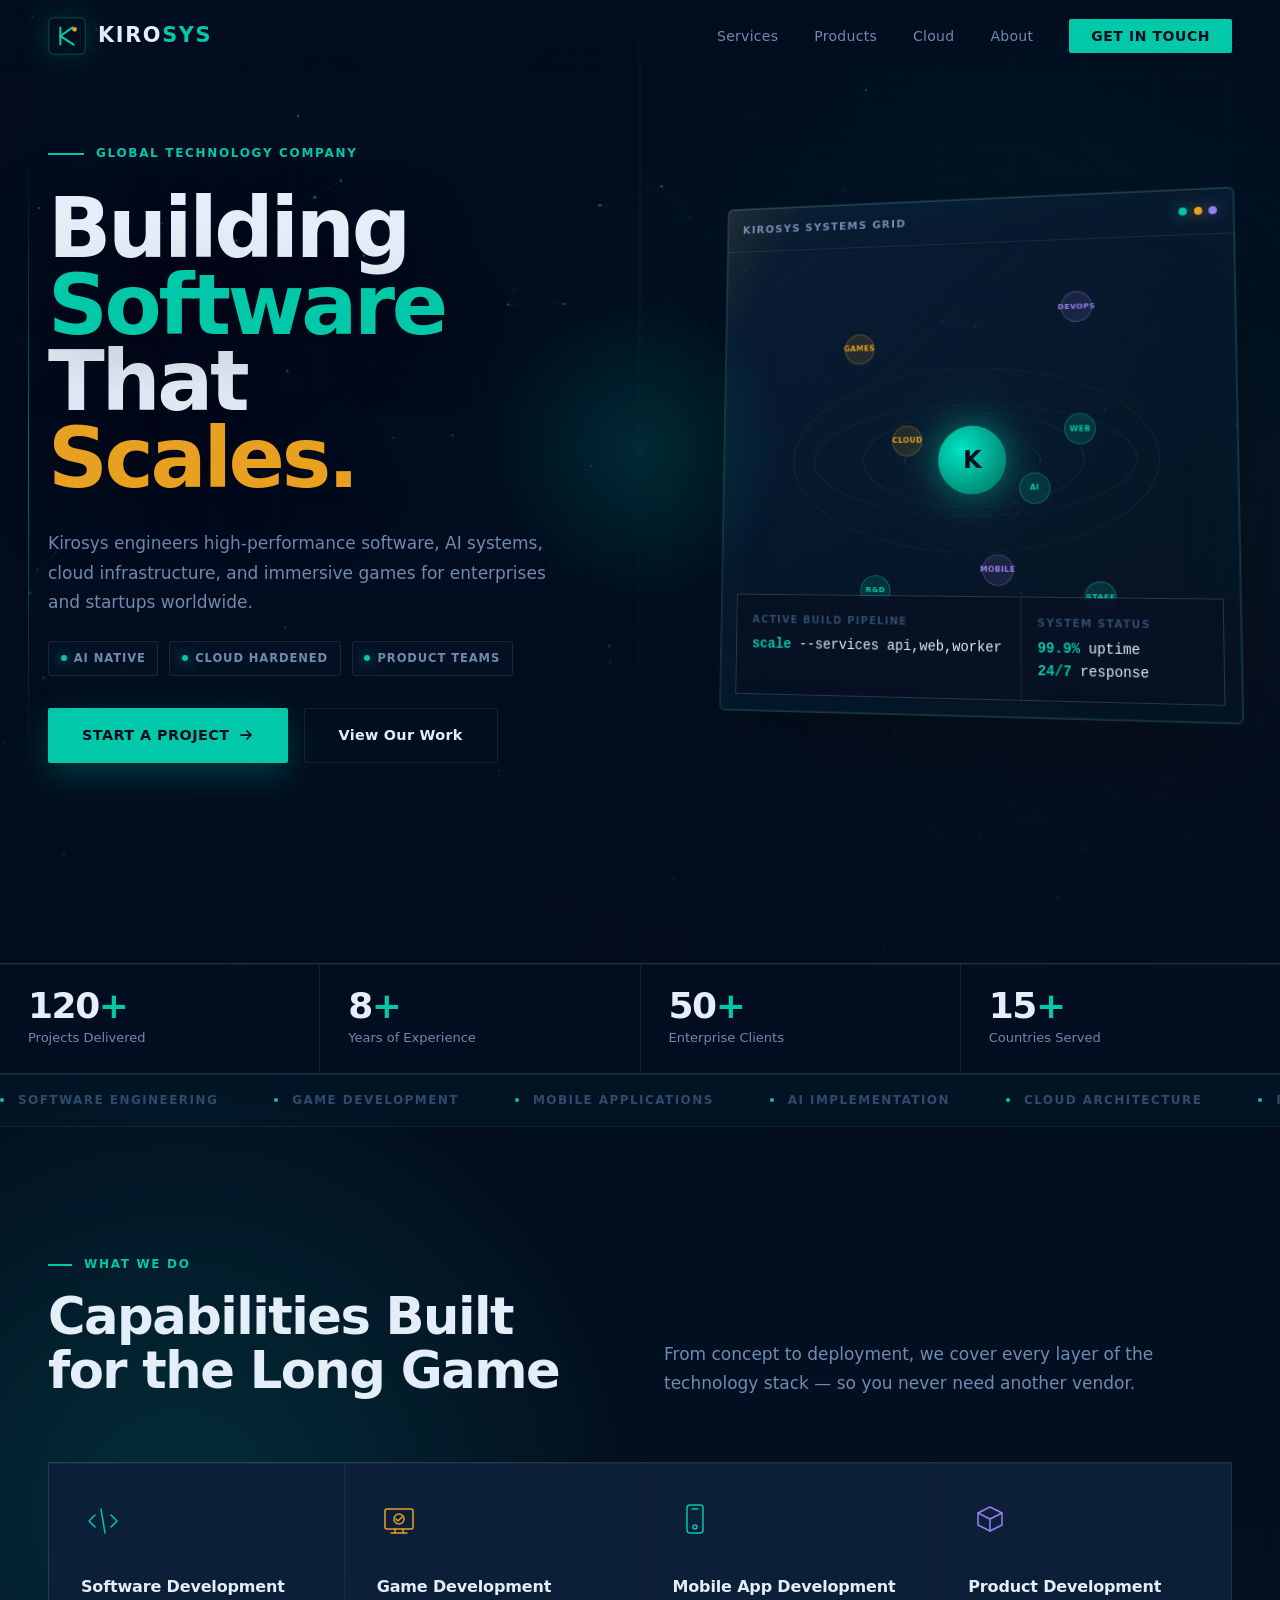
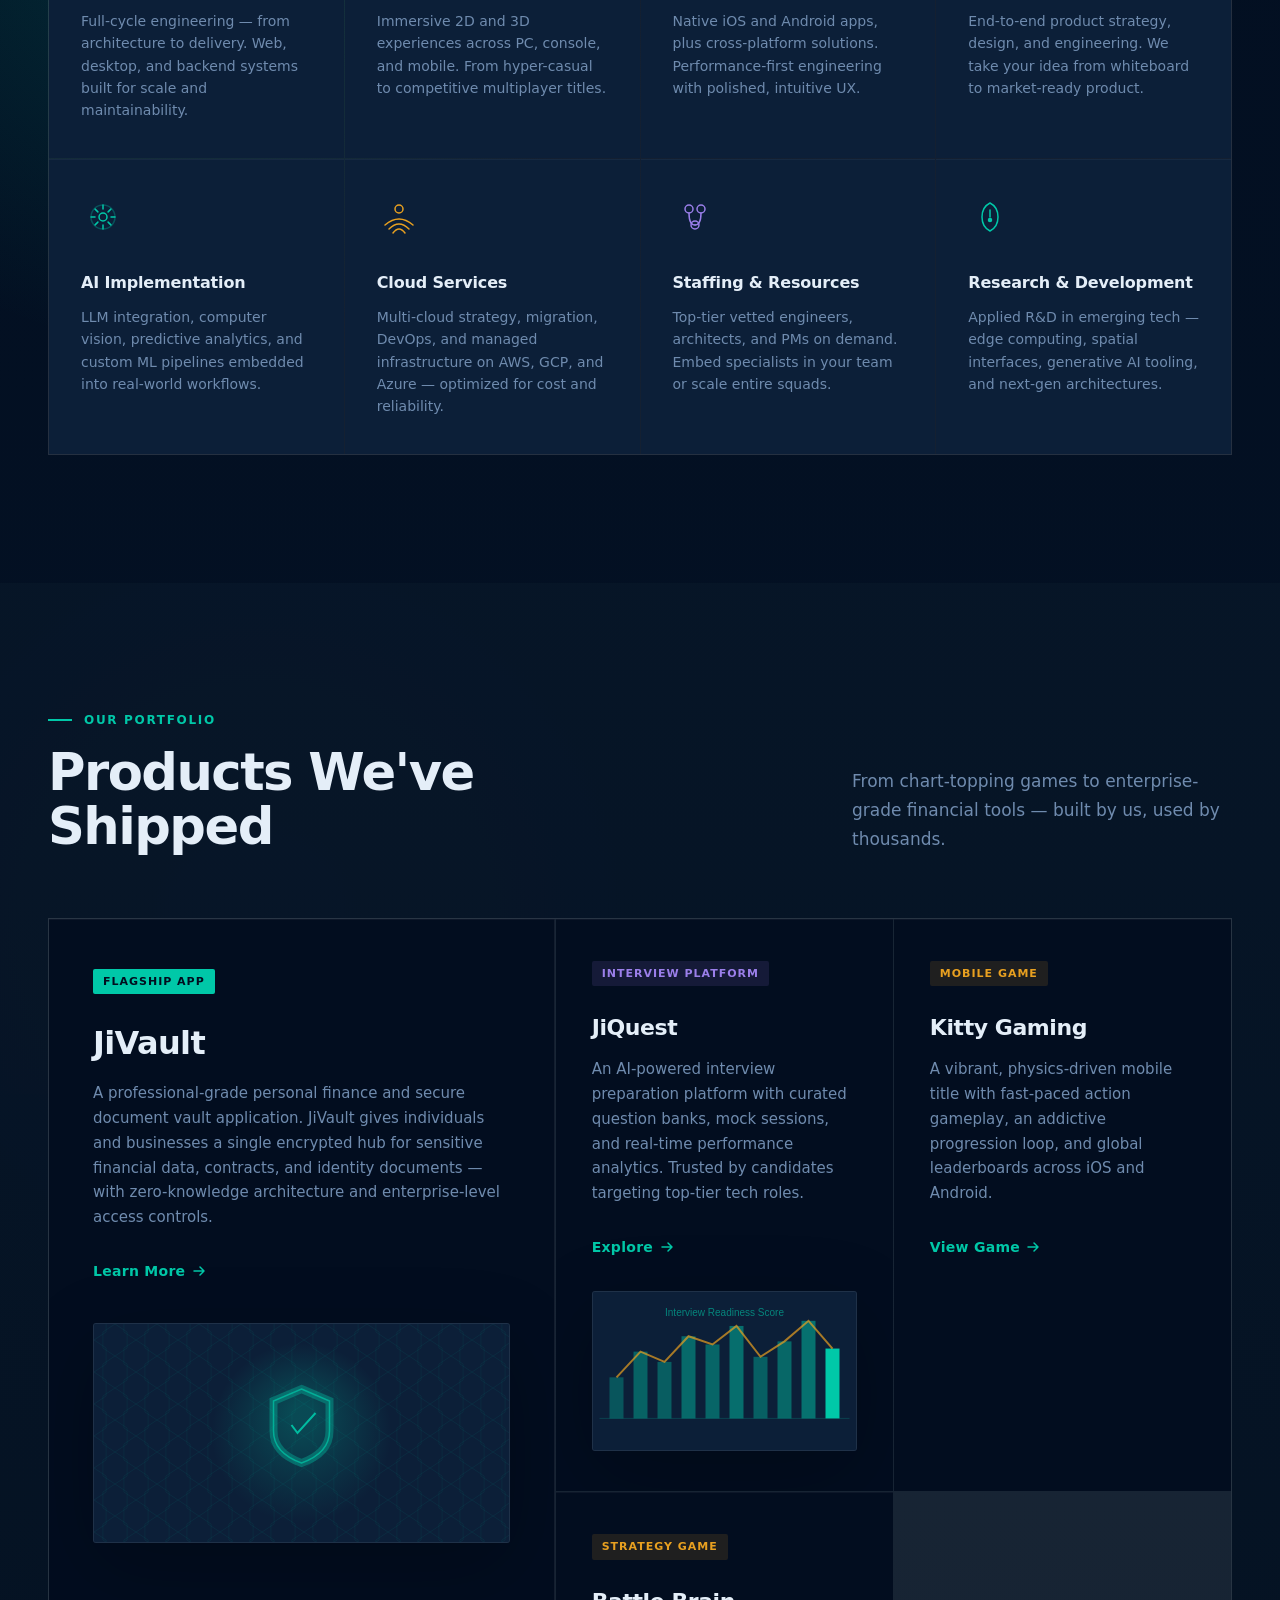
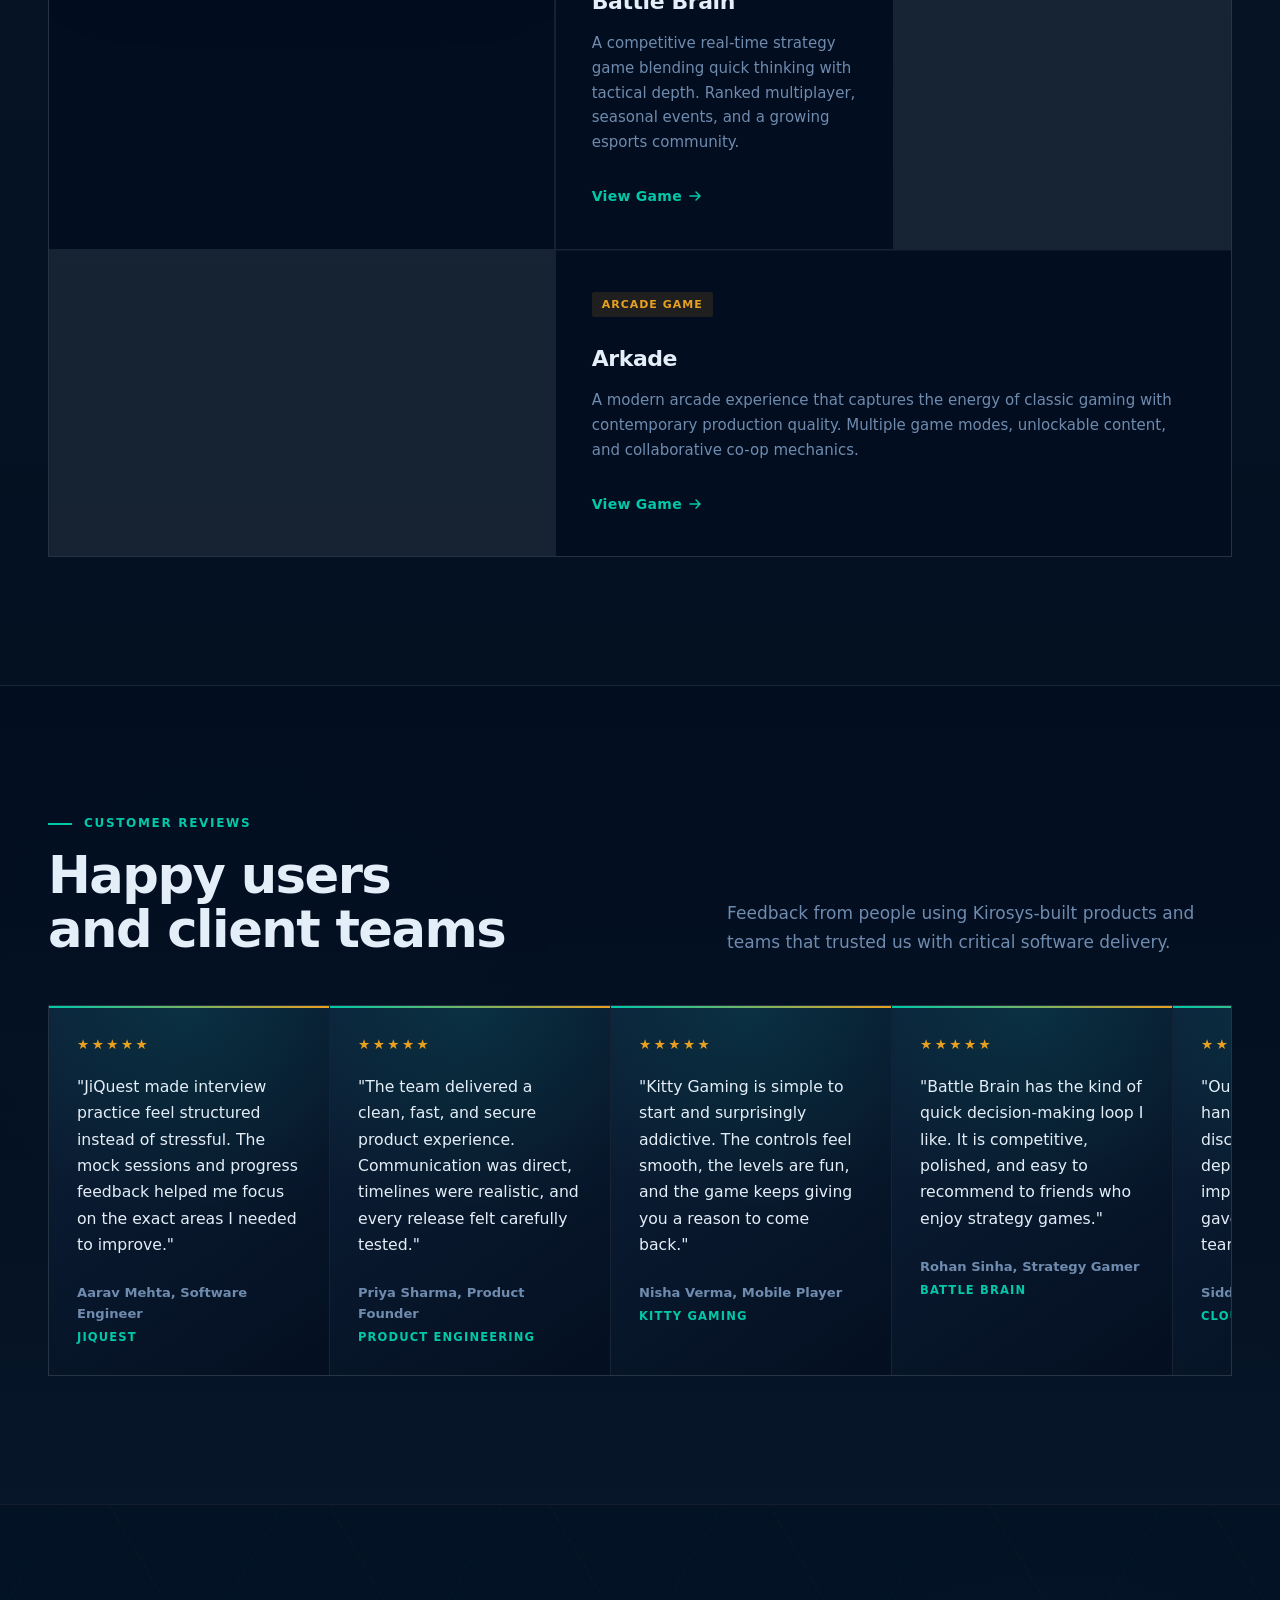
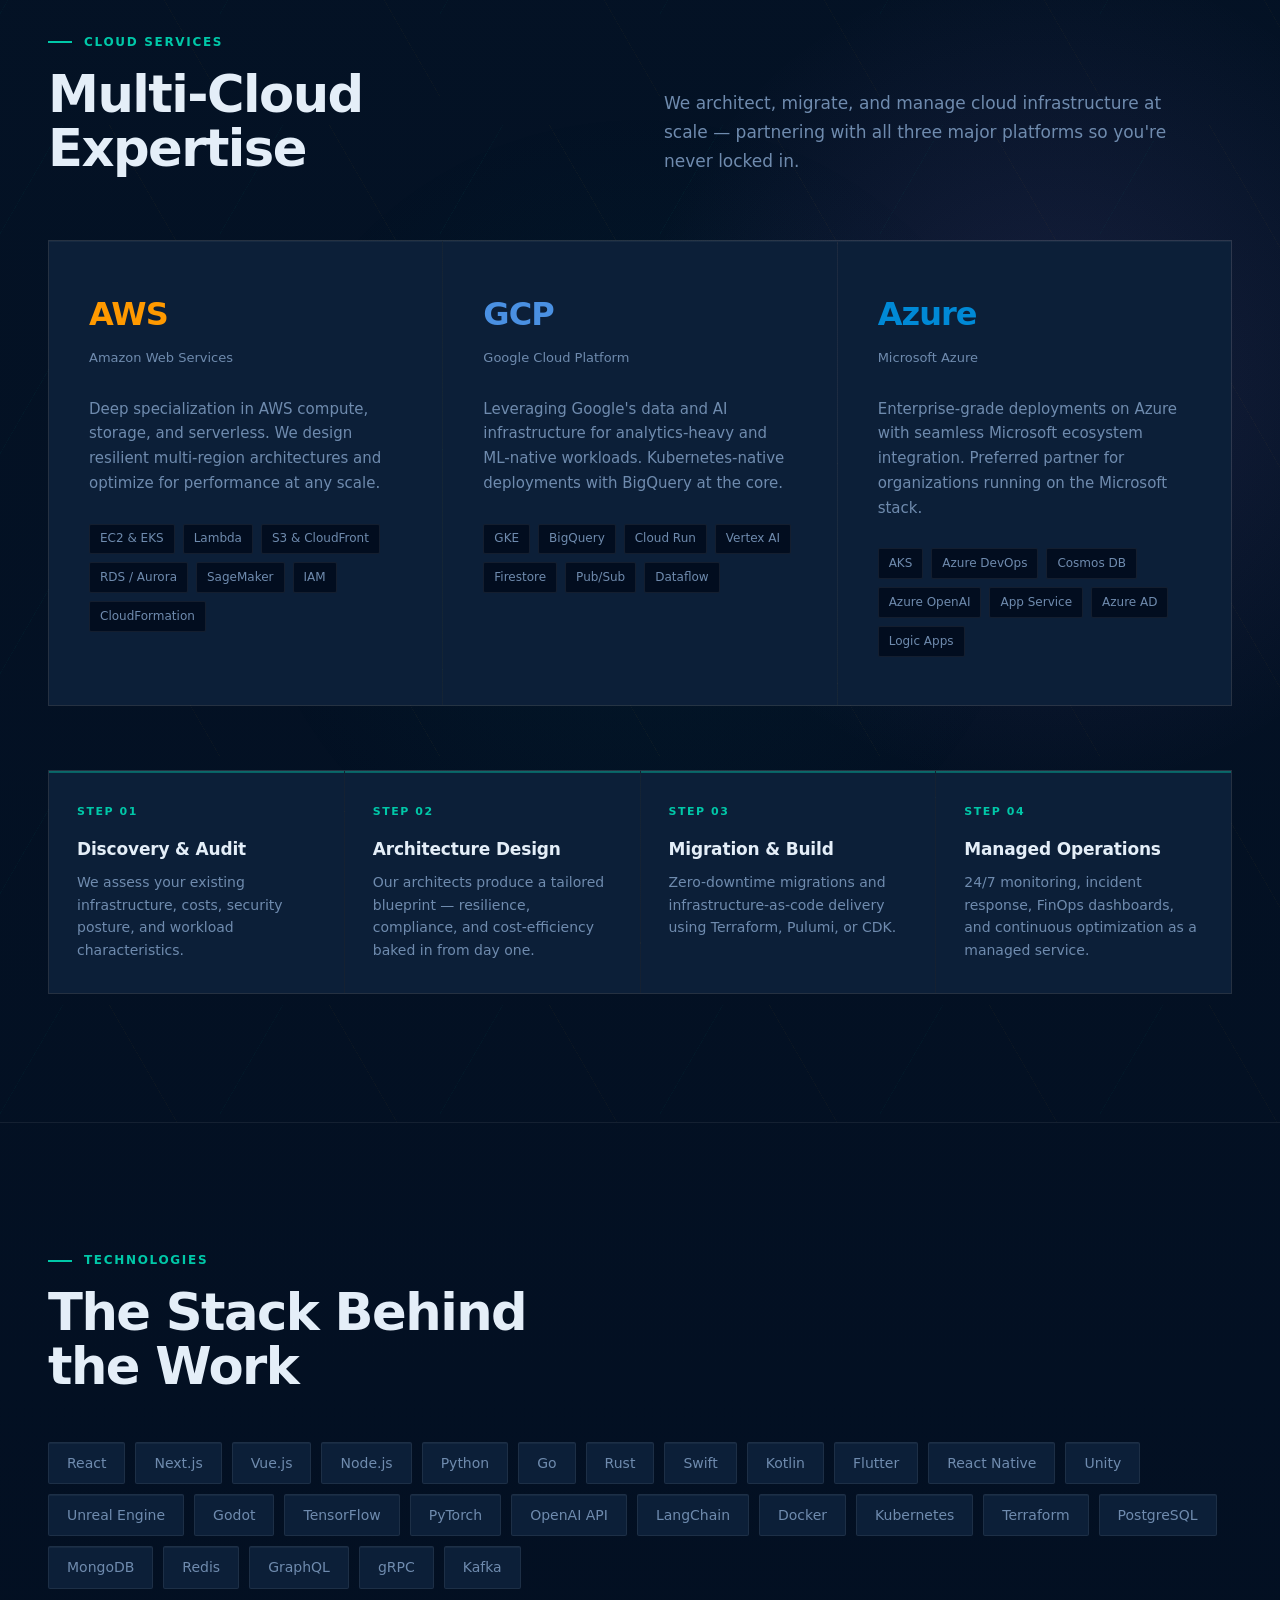
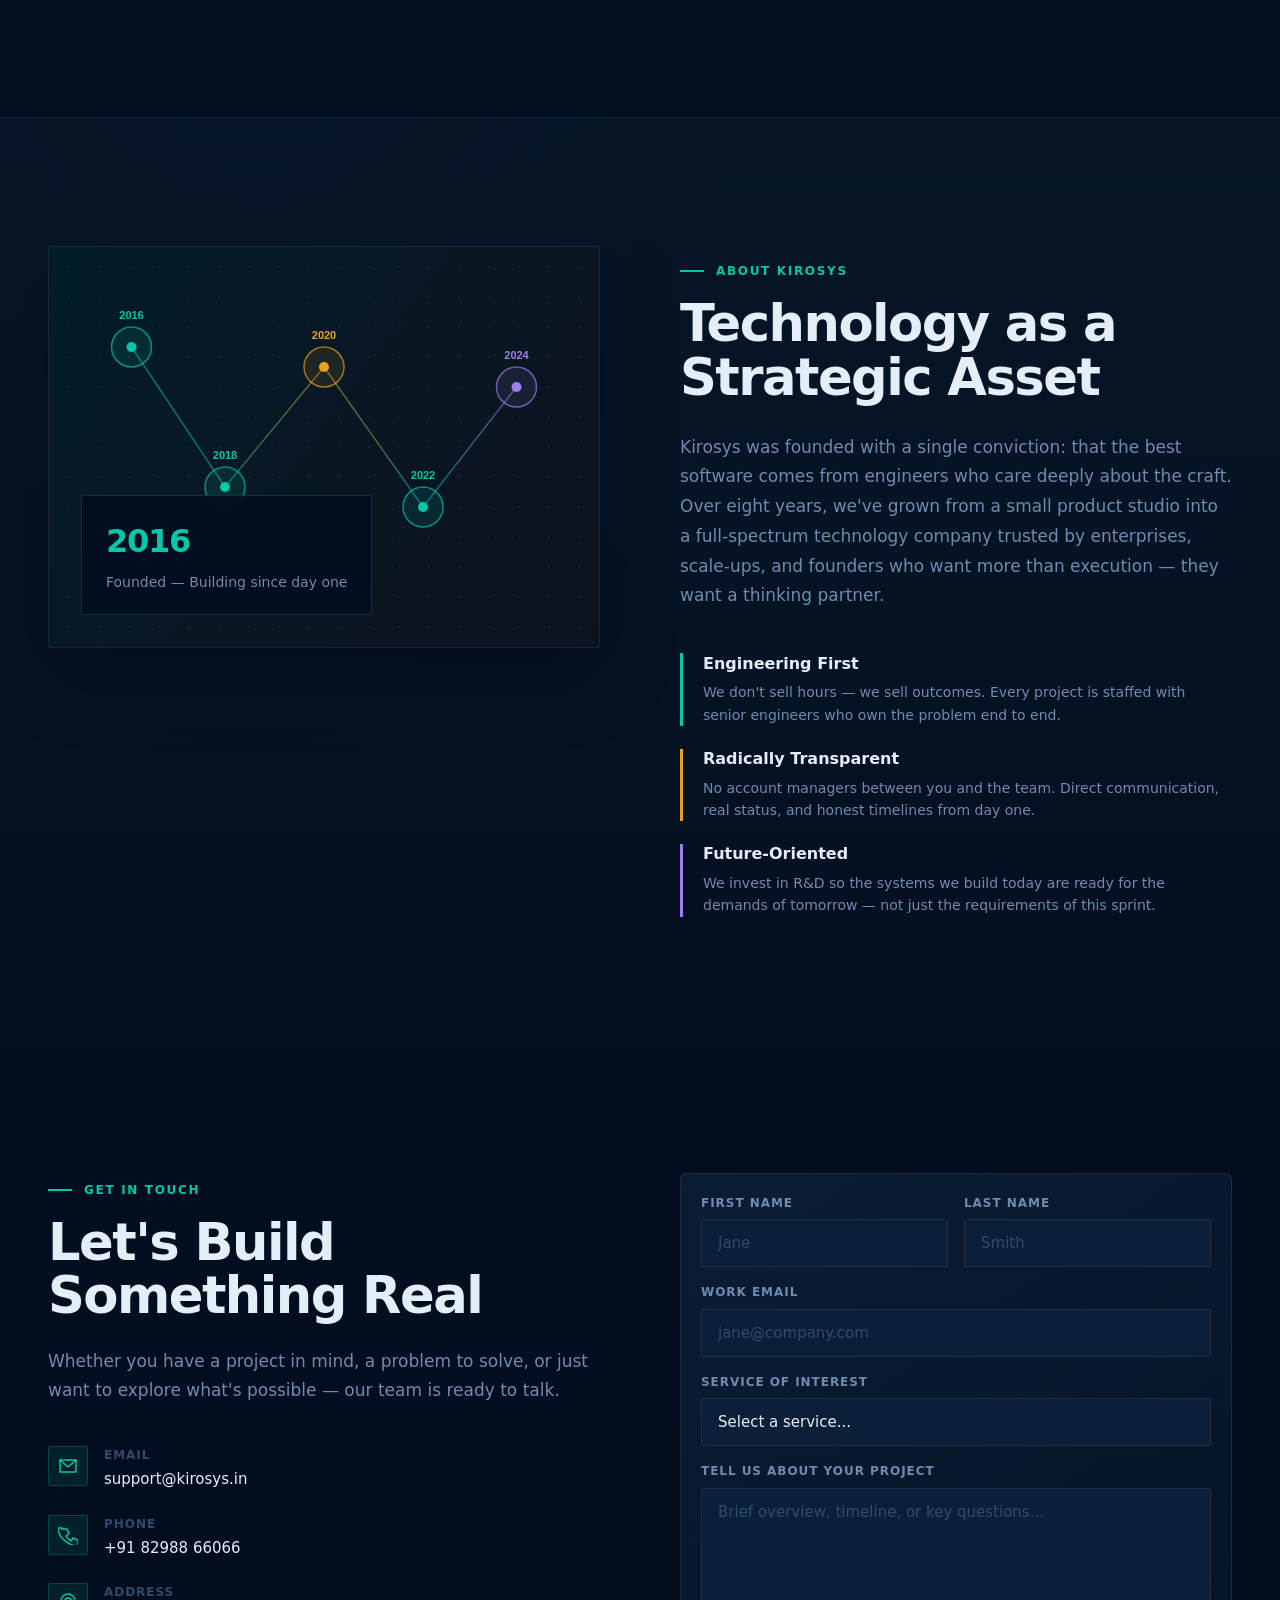
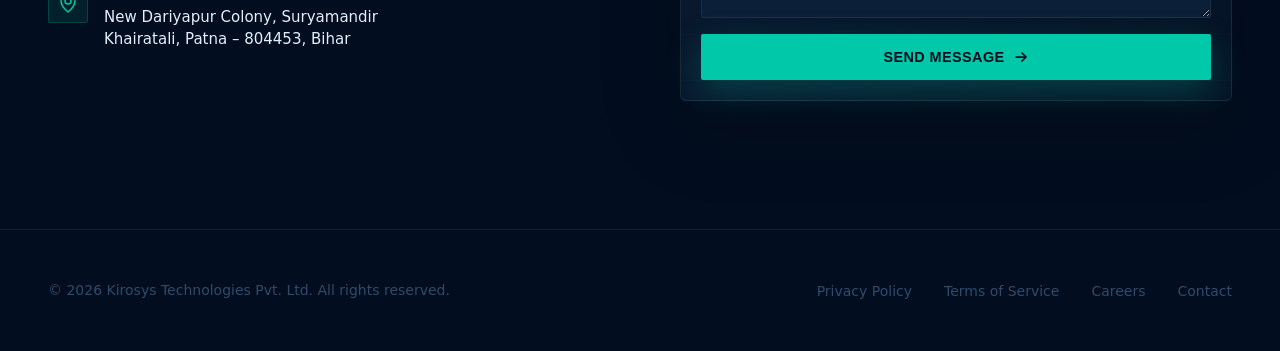
==== commit 62d39305: "Update contact email address" ====
--- a/index.html
+++ b/index.html
@@ -1563,7 +1563,7 @@
             </div>
             <div>
               <div class="ci-label">Email</div>
-              <div class="ci-val">contact@kirosys.com</div>
+              <div class="ci-val">support@kirosys.in</div>
             </div>
           </div>
           <div class="contact-item">
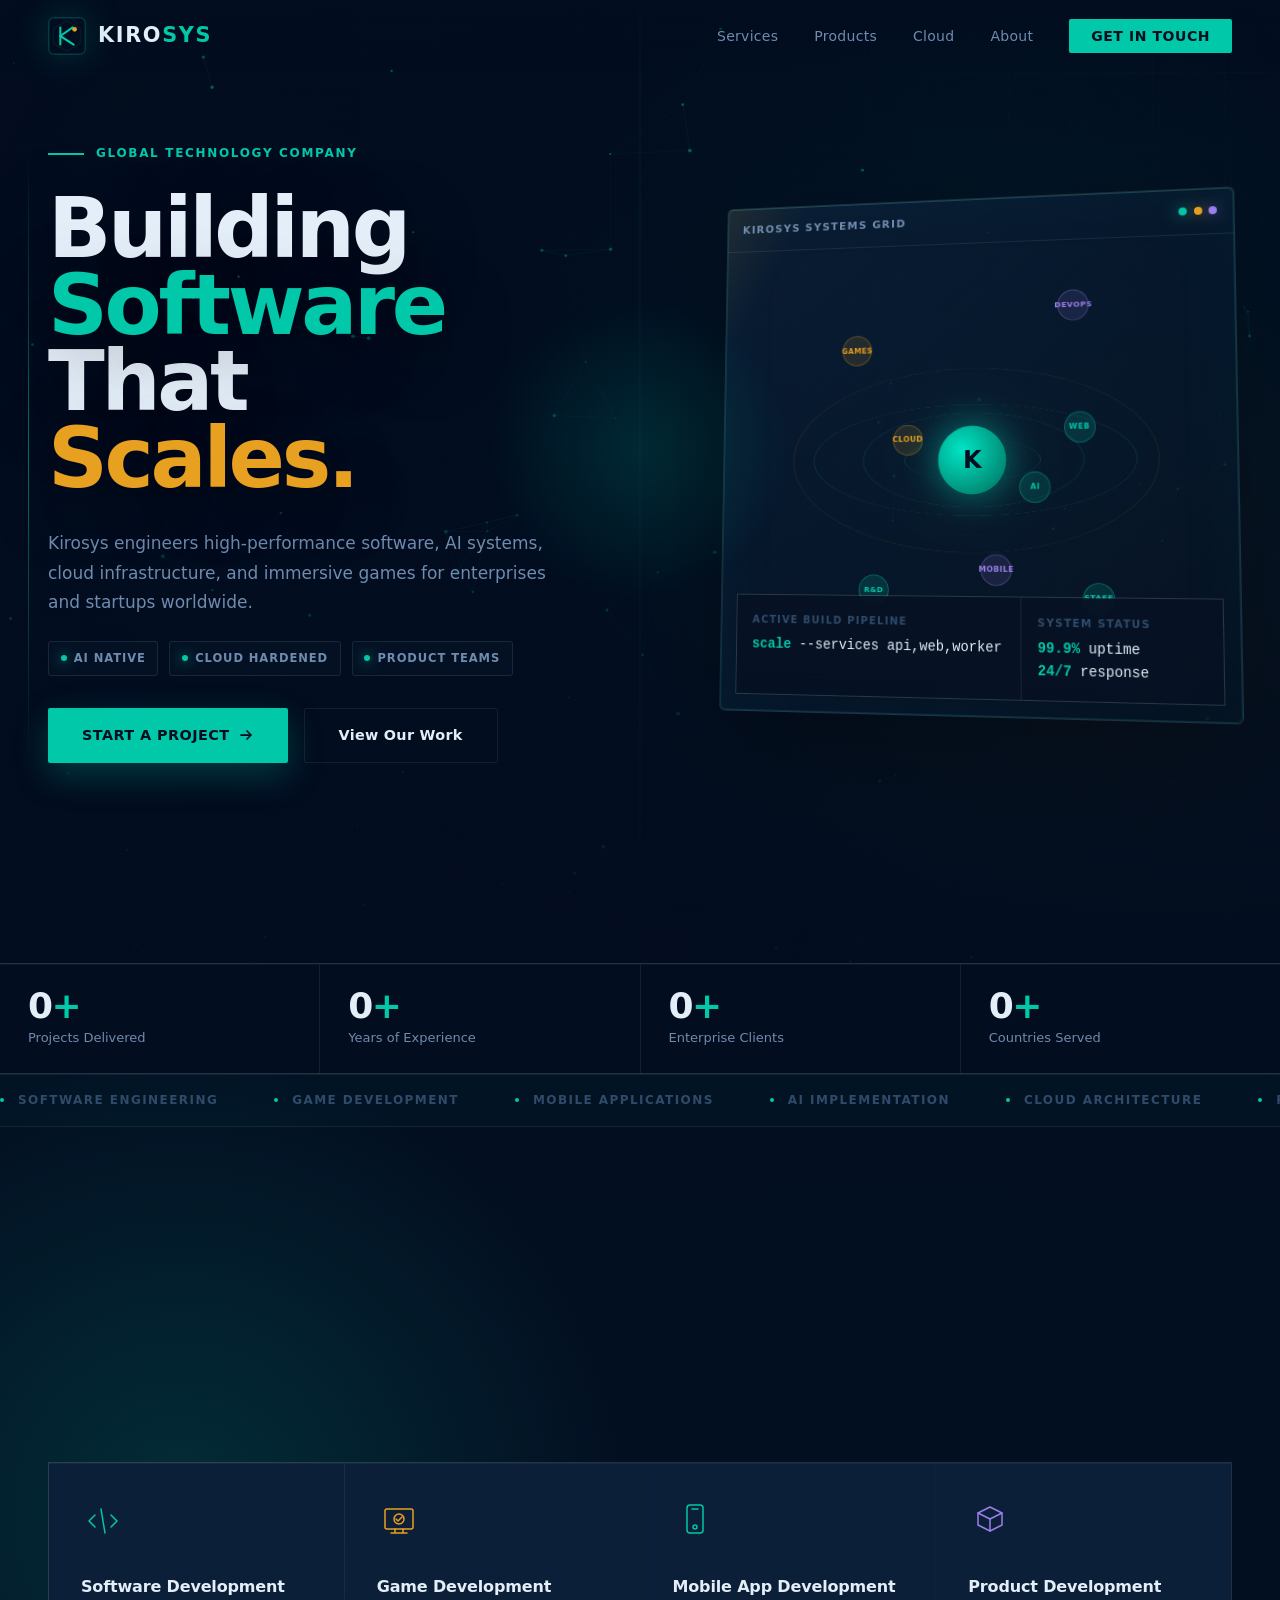
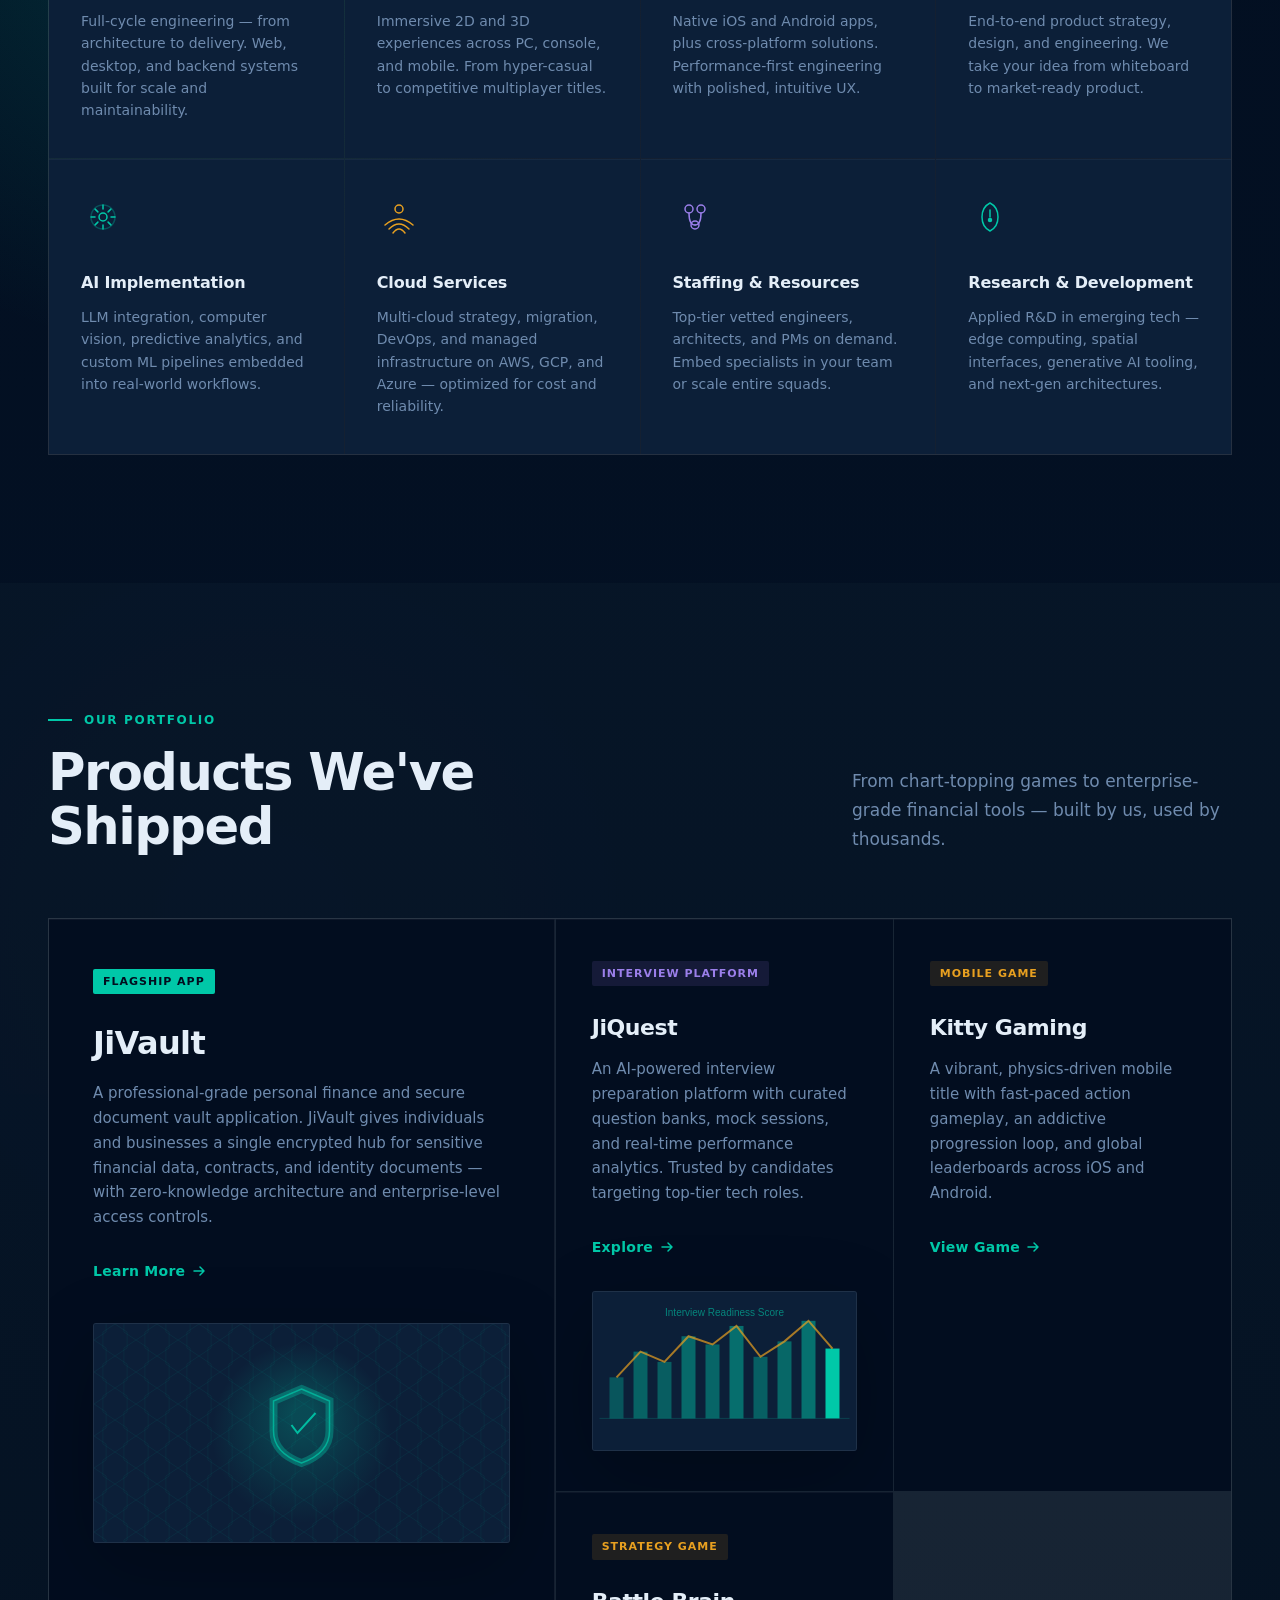
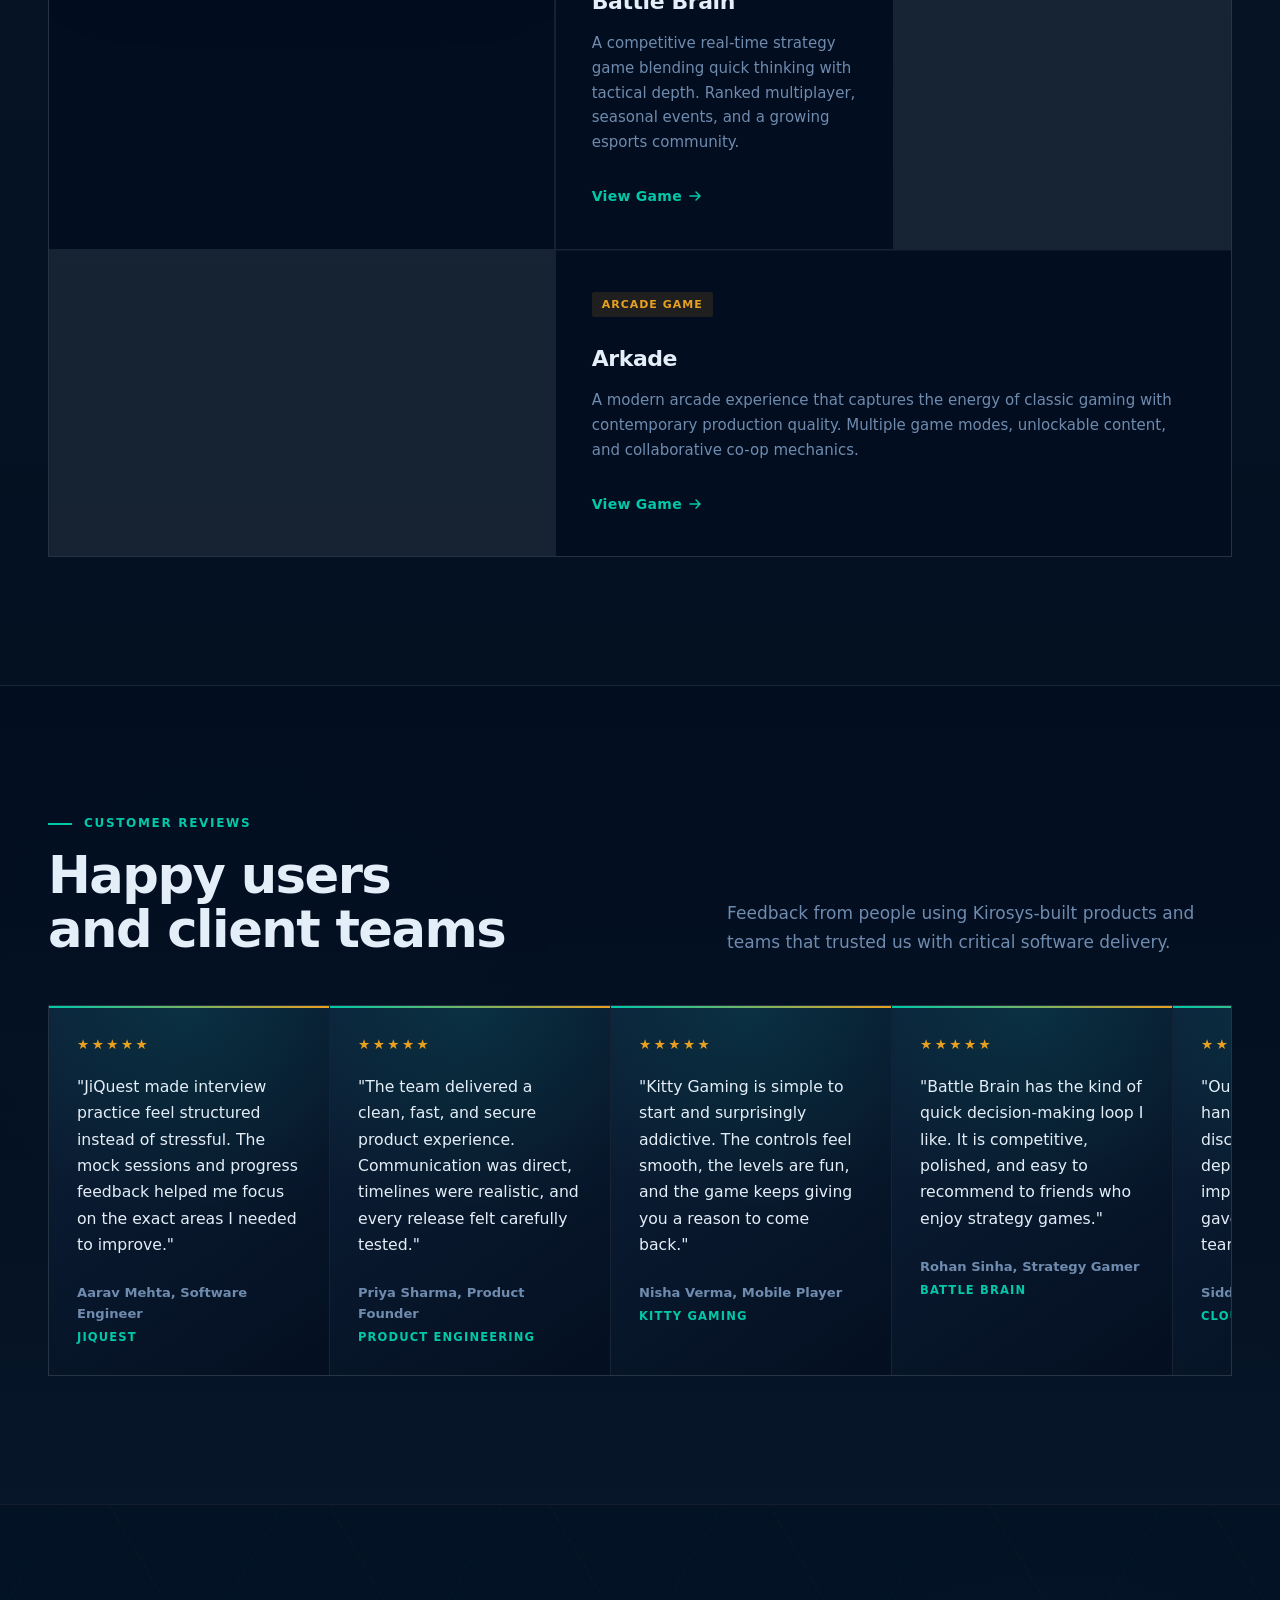
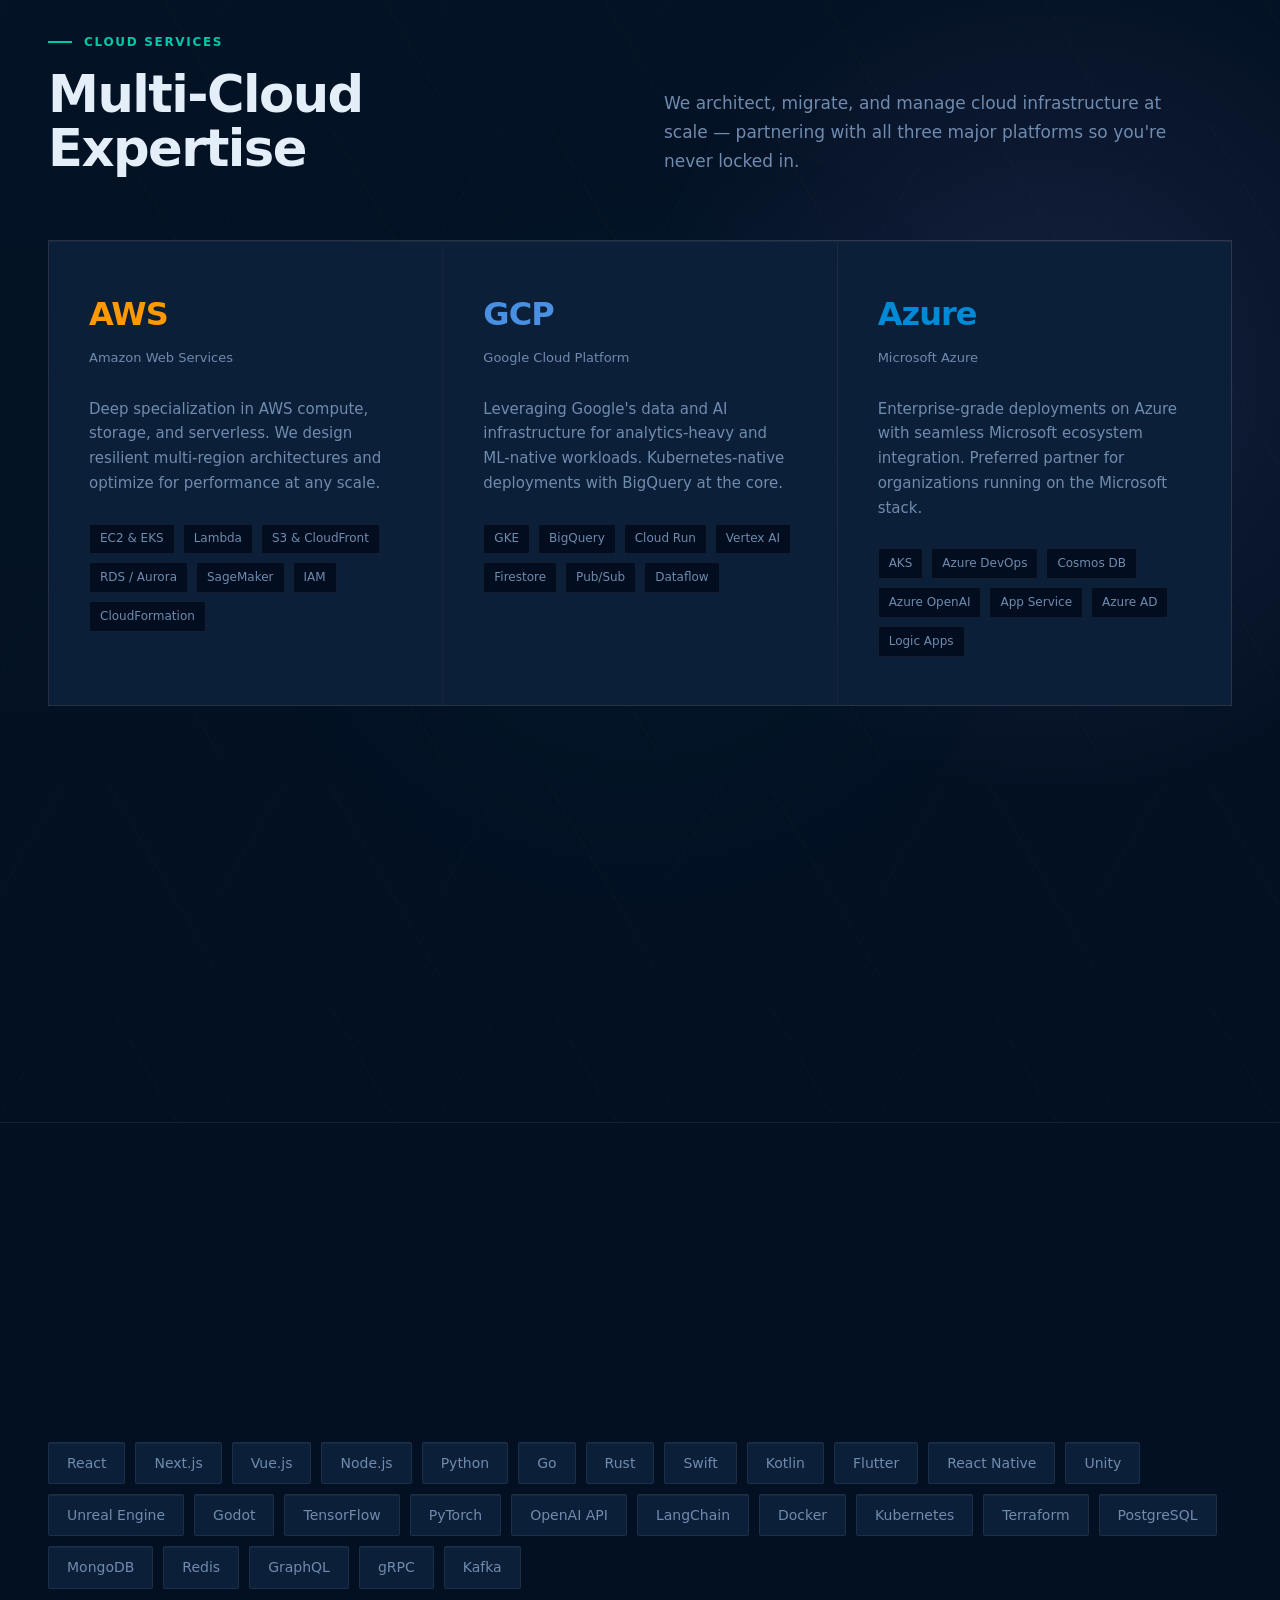
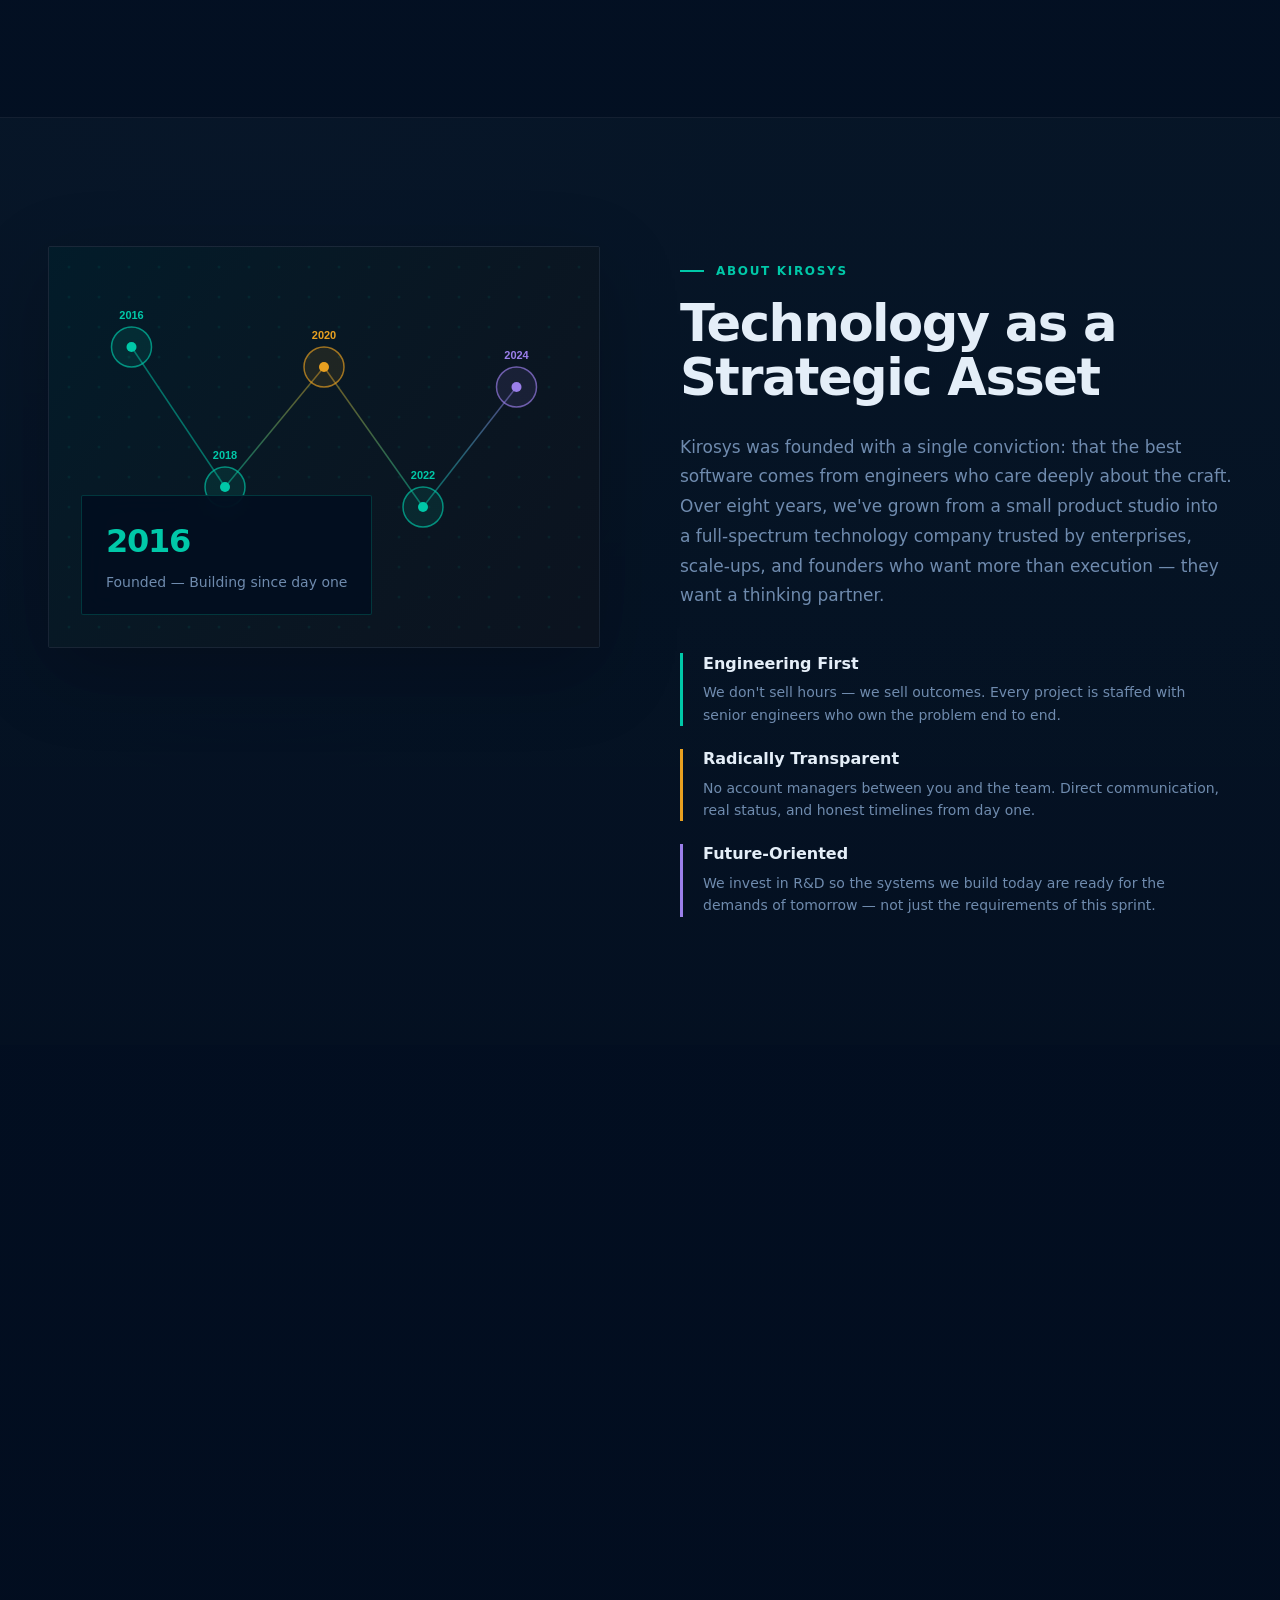
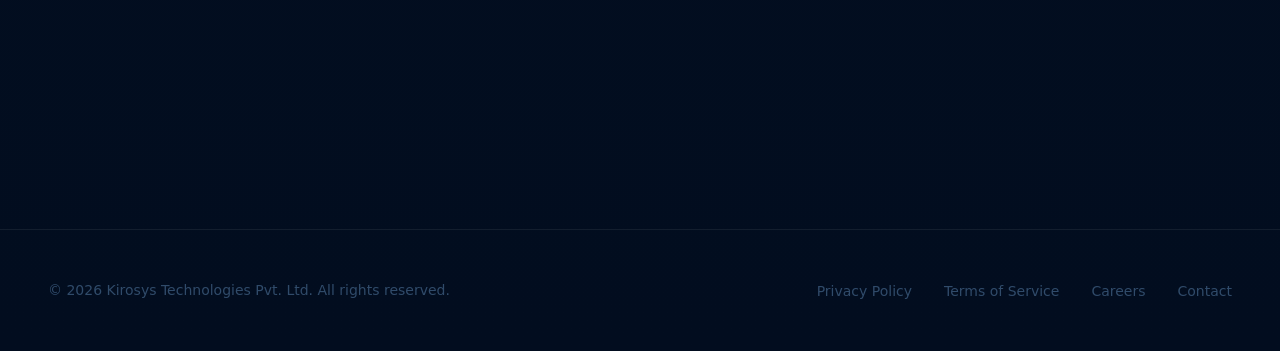
==== commit 41959f99: "Enable contact form submissions" ====
--- a/index.html
+++ b/index.html
@@ -601,6 +601,14 @@
     .form-input::placeholder, .form-textarea::placeholder { color: var(--text-3); }
     .form-textarea { resize: vertical; min-height: 130px; }
     .form-select option { background: var(--card); }
+    .form-honey {
+      position: absolute;
+      left: -10000px;
+      width: 1px;
+      height: 1px;
+      opacity: 0;
+      pointer-events: none;
+    }
 
     /* ──────────────── FOOTER ──────────────── */
     footer {
@@ -1591,24 +1599,29 @@
         </div>
       </div>
 
-      <form class="contact-form reveal reveal-d2" onsubmit="return false;">
+      <form class="contact-form reveal reveal-d2" action="https://formsubmit.co/support@kirosys.in" method="POST">
+        <input type="hidden" name="_subject" value="New Kirosys website inquiry">
+        <input type="hidden" name="_template" value="table">
+        <input type="hidden" name="_captcha" value="false">
+        <input type="hidden" name="_next" value="https://kirosys.in/thanks.html">
+        <input type="text" name="_honey" tabindex="-1" autocomplete="off" class="form-honey">
         <div class="form-row">
           <div class="form-group">
             <label class="form-label" for="fname">First Name</label>
-            <input class="form-input" type="text" id="fname" placeholder="Jane">
+            <input class="form-input" type="text" id="fname" name="first_name" placeholder="Jane" autocomplete="given-name" required>
           </div>
           <div class="form-group">
             <label class="form-label" for="lname">Last Name</label>
-            <input class="form-input" type="text" id="lname" placeholder="Smith">
+            <input class="form-input" type="text" id="lname" name="last_name" placeholder="Smith" autocomplete="family-name" required>
           </div>
         </div>
         <div class="form-group">
           <label class="form-label" for="email">Work Email</label>
-          <input class="form-input" type="email" id="email" placeholder="jane@company.com">
+          <input class="form-input" type="email" id="email" name="email" placeholder="jane@company.com" autocomplete="email" required>
         </div>
         <div class="form-group">
           <label class="form-label" for="service">Service of Interest</label>
-          <select class="form-select" id="service">
+          <select class="form-select" id="service" name="service" required>
             <option value="">Select a service...</option>
             <option>Software Development</option>
             <option>Game Development</option>
@@ -1622,7 +1635,7 @@
         </div>
         <div class="form-group">
           <label class="form-label" for="message">Tell Us About Your Project</label>
-          <textarea class="form-textarea" id="message" placeholder="Brief overview, timeline, or key questions..."></textarea>
+          <textarea class="form-textarea" id="message" name="message" placeholder="Brief overview, timeline, or key questions..." required></textarea>
         </div>
         <button type="submit" class="btn-primary" style="width:100%; justify-content:center;">Send Message
           <svg width="16" height="16" viewBox="0 0 16 16" fill="none"><path d="M3 8h10M9 4l4 4-4 4" stroke="currentColor" stroke-width="1.75" stroke-linecap="round" stroke-linejoin="round"/></svg>
